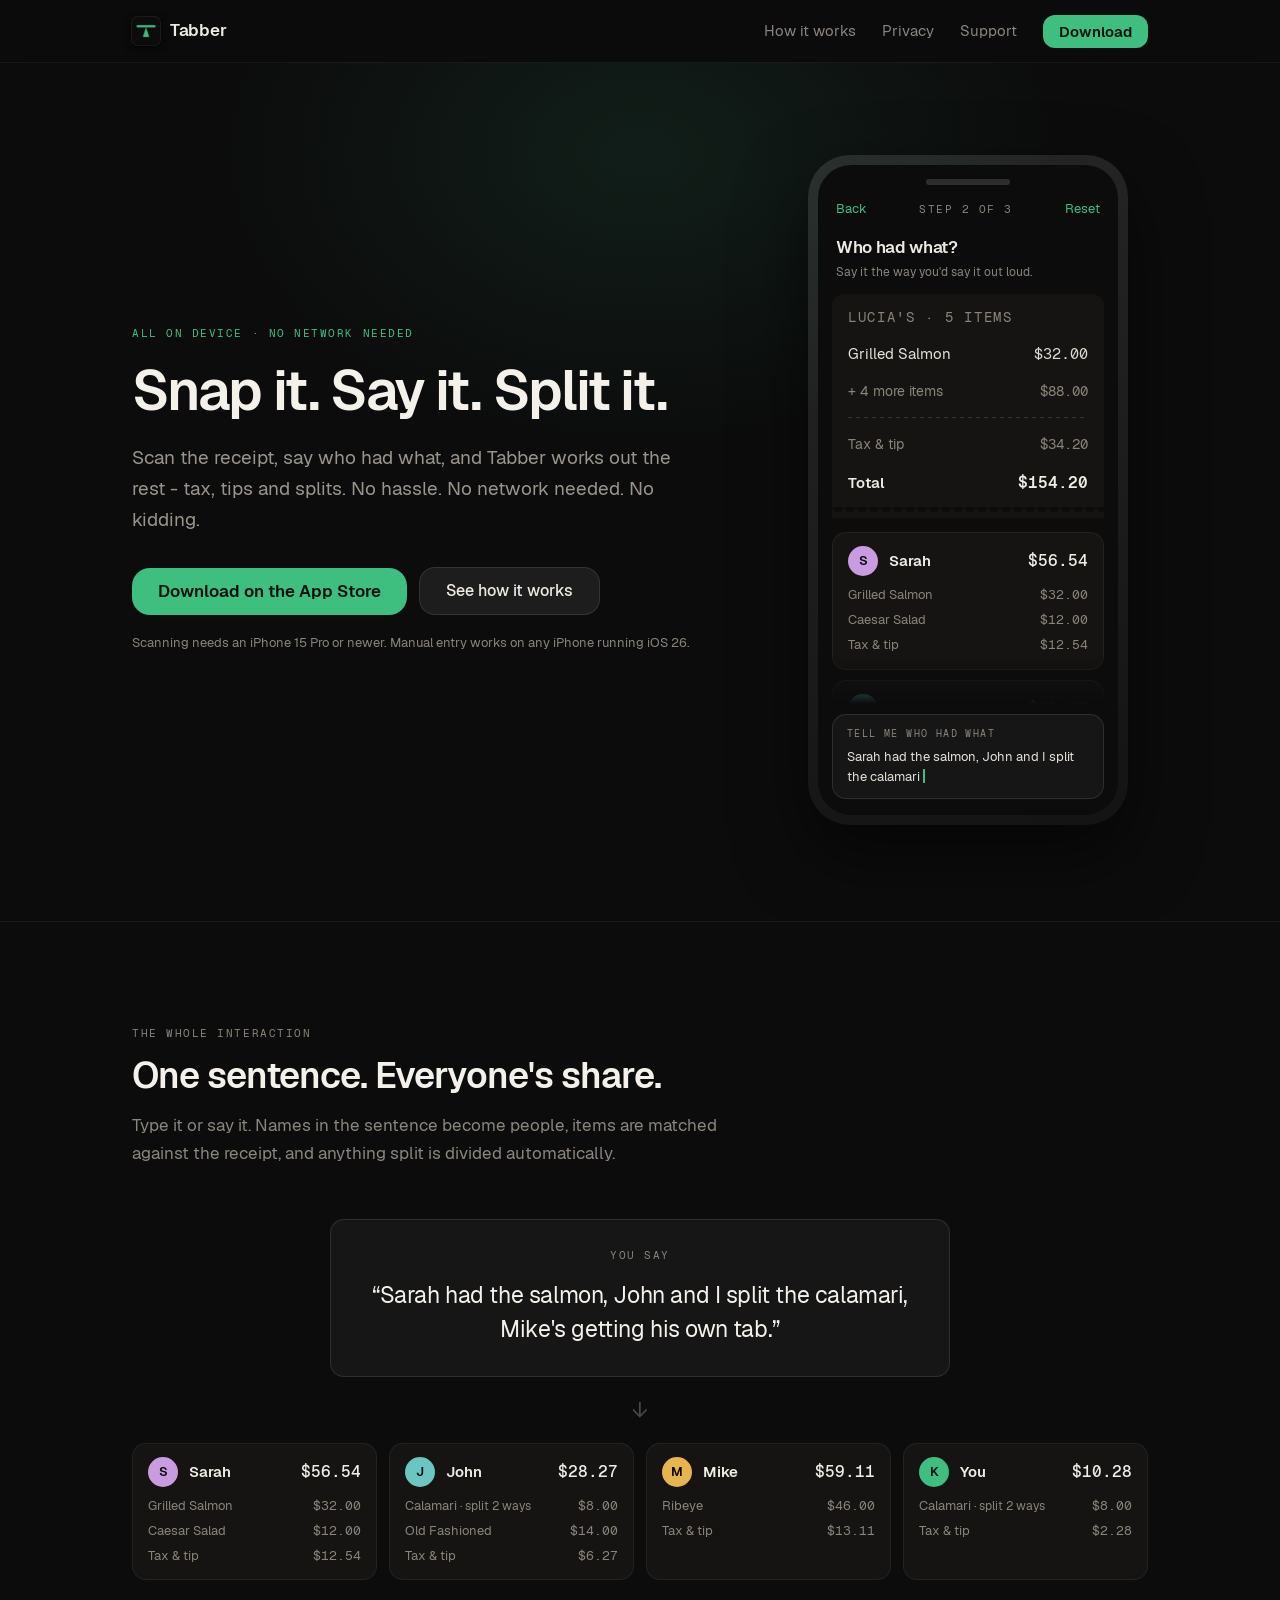
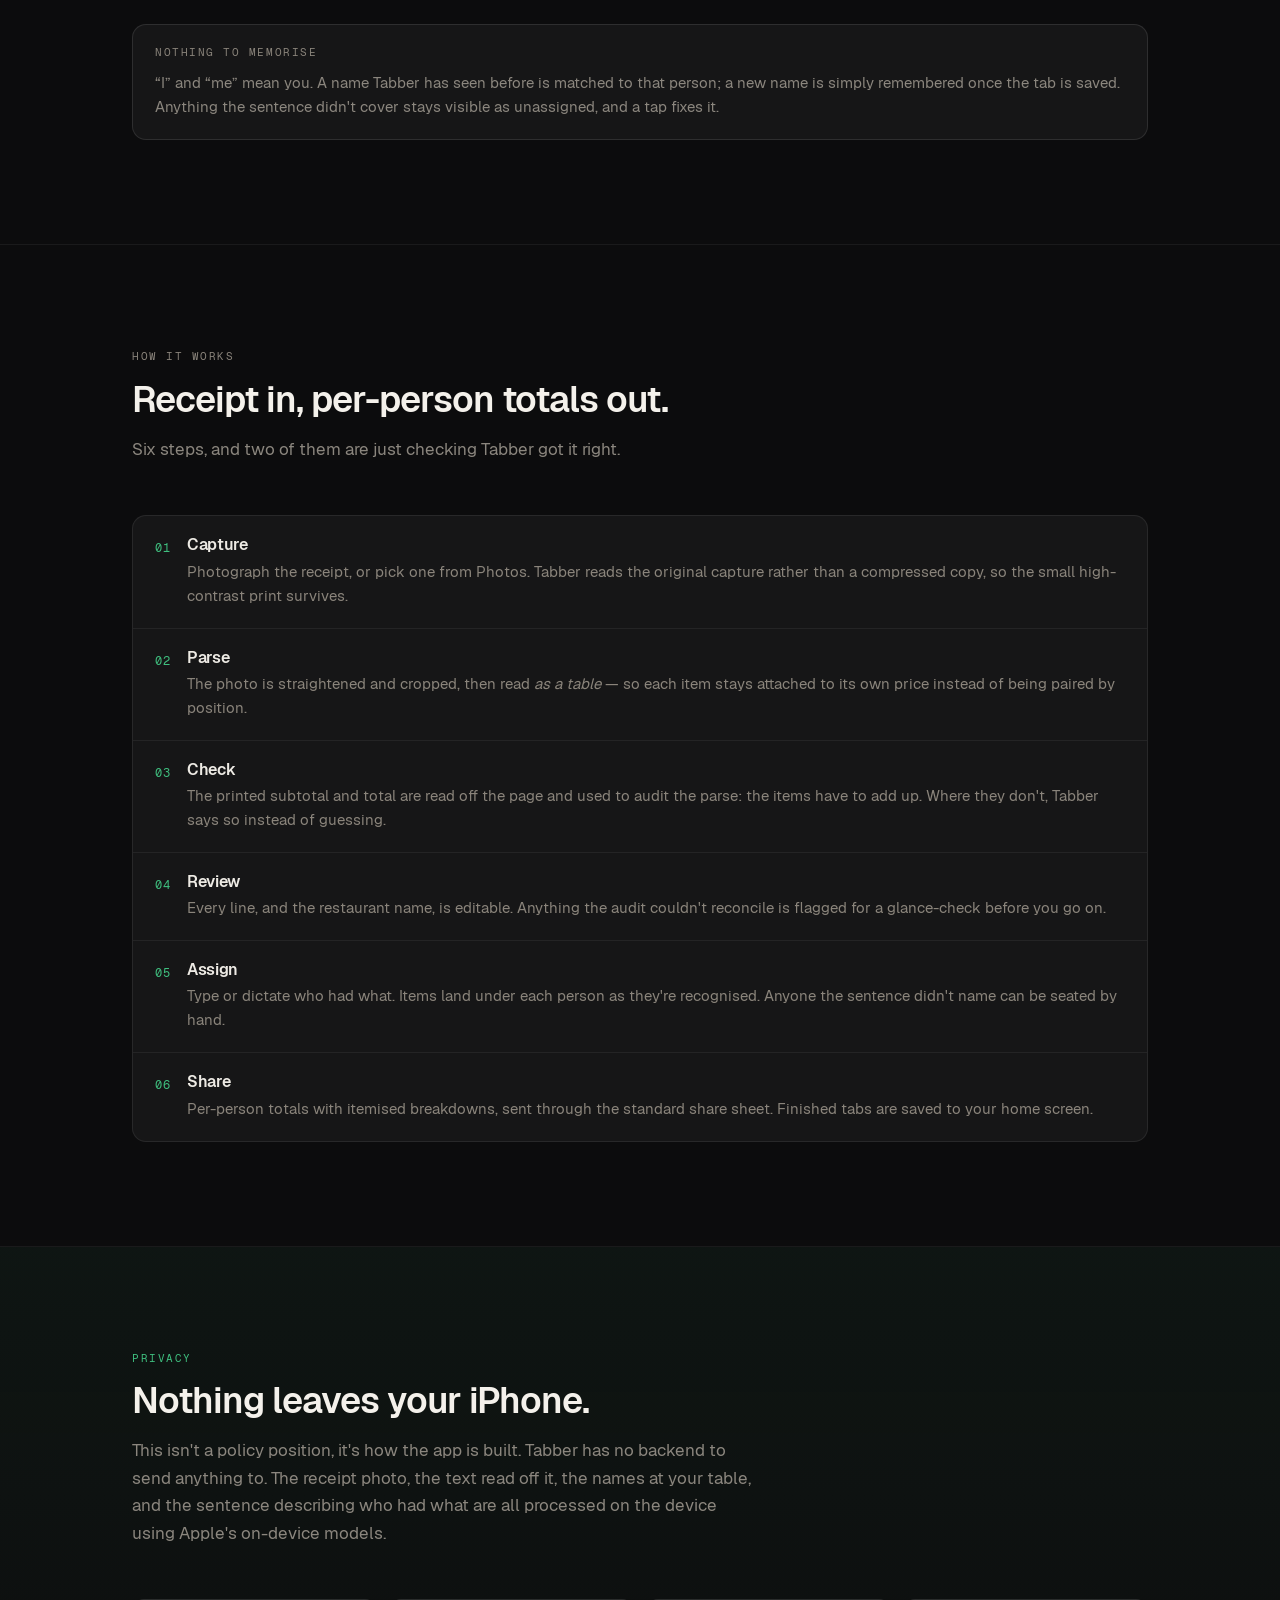
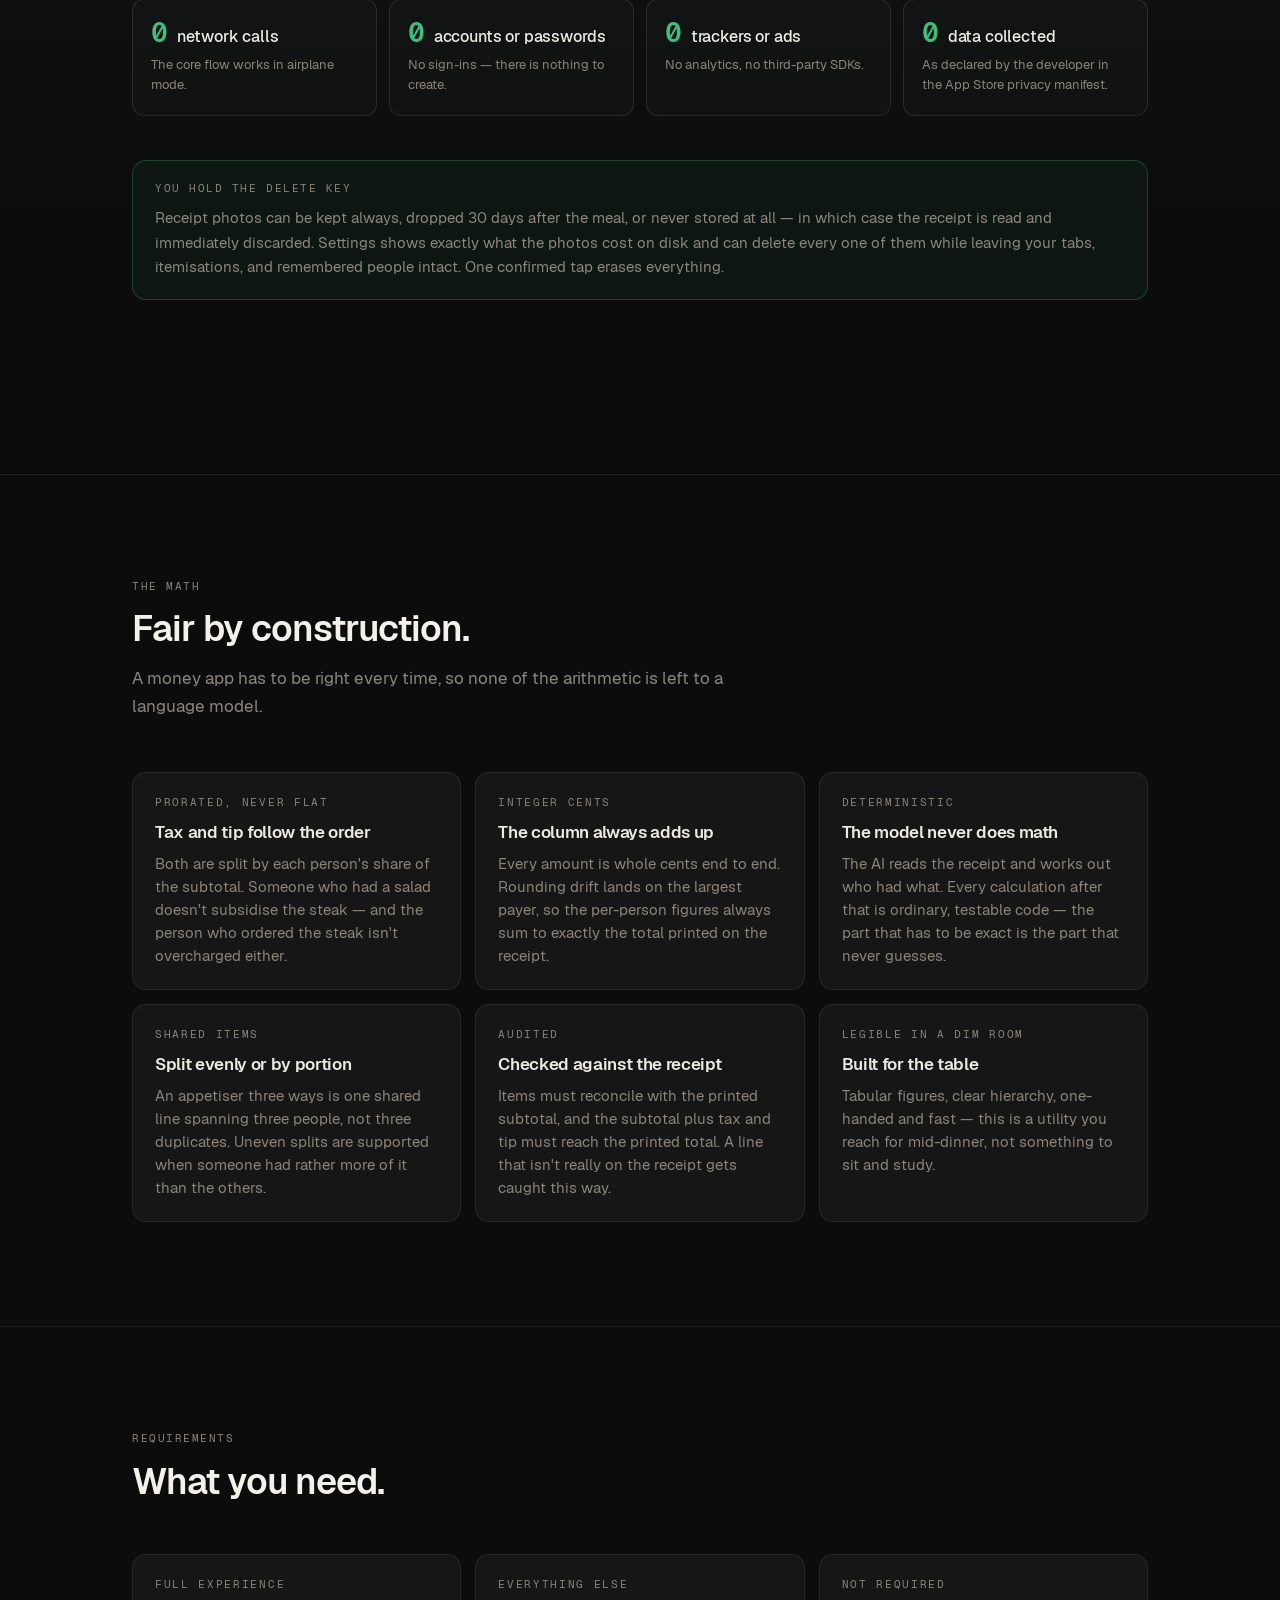
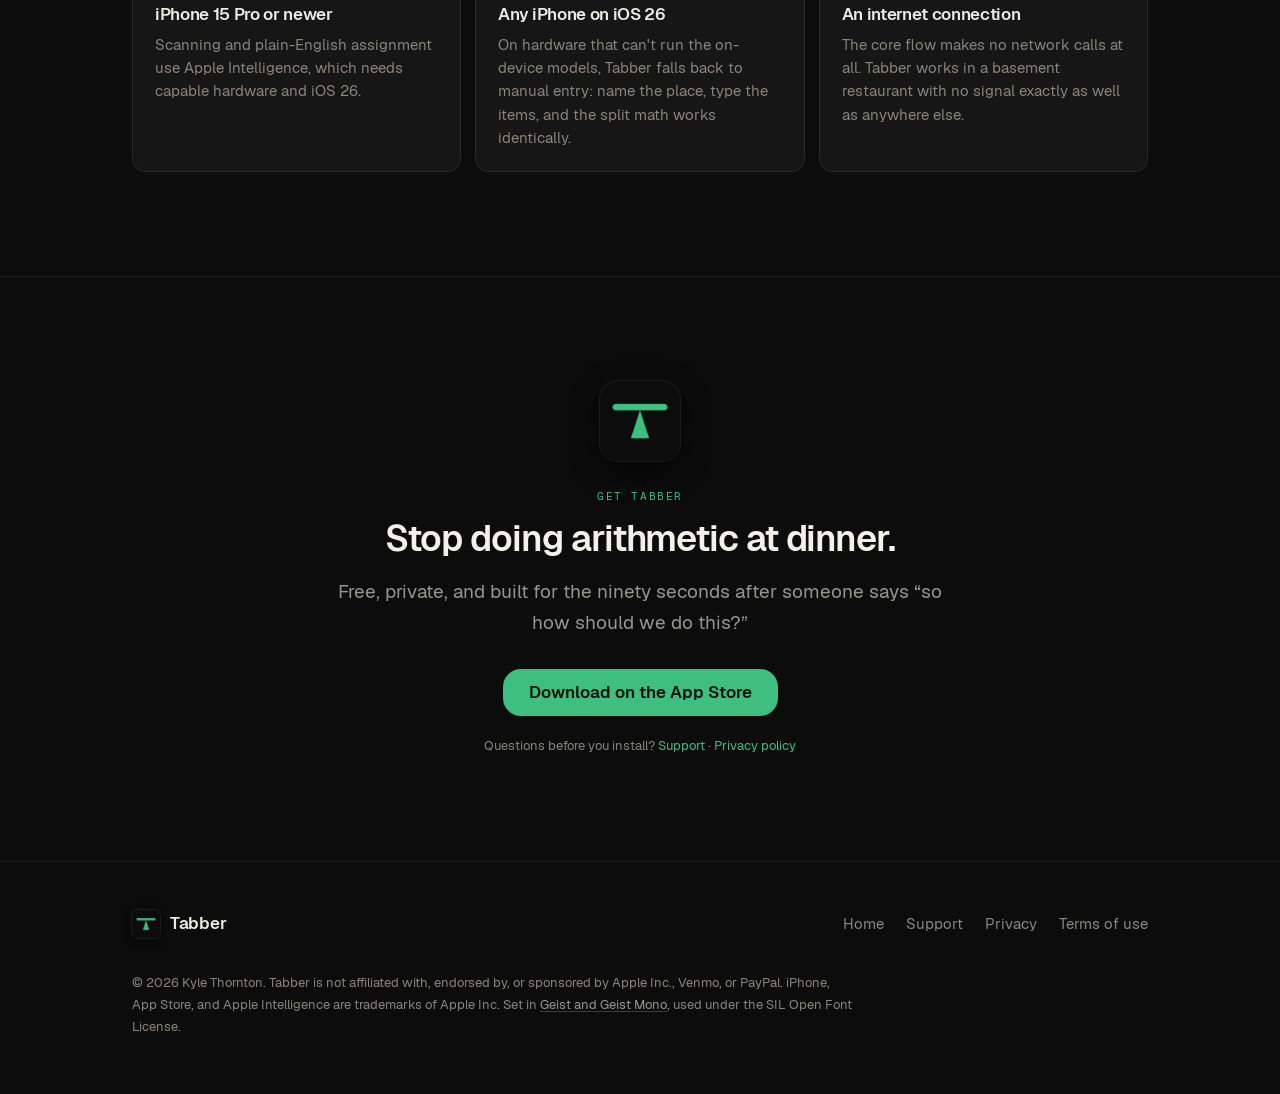
==== index.html @ 626d11e2 "Tighten the hero copy Co-Authored-By: Claude Opus 5 <noreply@anthropic.com>" ====
<!DOCTYPE html>
<html lang="en">
<head>
<meta charset="utf-8">
<meta name="viewport" content="width=device-width, initial-scale=1">
<title>Tabber — Split the bill by saying who had what</title>
<meta name="description" content="Photograph the receipt, describe who had what in plain English, and Tabber splits the bill. Tax and tip prorated fairly. Runs entirely on your iPhone — no account, no cloud, nothing uploaded.">
<meta name="theme-color" content="#0C0C0D">

<link rel="canonical" href="https://tabberapp.github.io/">

<!-- og:image must be absolute — scrapers do not resolve it against the page URL. -->
<meta property="og:type" content="website">
<meta property="og:site_name" content="Tabber">
<meta property="og:url" content="https://tabberapp.github.io/">
<meta property="og:title" content="Tabber — Split the bill by saying who had what">
<meta property="og:description" content="Photograph the receipt, describe who had what in plain English, and Tabber splits the bill. Runs entirely on your iPhone — nothing is uploaded.">
<meta property="og:image" content="https://tabberapp.github.io/assets/app-icon.png">
<meta property="og:image:width" content="1024">
<meta property="og:image:height" content="1024">
<meta property="og:image:alt" content="The Tabber app icon">
<meta name="twitter:card" content="summary">
<meta name="twitter:title" content="Tabber — Split the bill by saying who had what">
<meta name="twitter:description" content="Photograph the receipt, describe who had what in plain English, and Tabber splits the bill. Runs entirely on your iPhone — nothing is uploaded.">
<meta name="twitter:image" content="https://tabberapp.github.io/assets/app-icon.png">

<link rel="icon" href="assets/app-icon-32.png" sizes="32x32" type="image/png">
<link rel="icon" href="assets/app-icon-180.png" sizes="180x180" type="image/png">
<link rel="apple-touch-icon" href="assets/app-icon-180.png">
<link rel="stylesheet" href="css/styles.css">
<script>(function(d){d.className+=' js';setTimeout(function(){if(!d.hasAttribute('data-site-ready'))d.className=d.className.replace(/(^|\s)js(\s|$)/,' ')},2500)})(document.documentElement);</script>
</head>
<body>

<a class="skip-link" href="#main">Skip to content</a>

<header class="nav">
  <div class="wrap nav-inner">
    <a class="brand" href="index.html">
      <img class="brand-mark" src="assets/app-icon-64.png" alt="" width="28" height="28" decoding="async">
      Tabber
    </a>
    <nav class="nav-links" aria-label="Primary">
      <a href="#how">How it works</a>
      <a href="#privacy">Privacy</a>
      <a href="support.html">Support</a>
      <a class="btn btn-primary nav-cta" href="https://apps.apple.com/app/id6796184808">Download</a>
    </nav>
  </div>
</header>

<main id="main">

  <!-- ============================ HERO ============================ -->
  <section class="hero">
    <div class="wrap">
      <div class="hero-grid">
        <div>
          <span class="micro micro-accent">All on device · No network needed</span>
          <h1>Snap it. Say it. Split it.</h1>
          <p class="lede">
            Scan the receipt, say who had what, and Tabber works out the rest - tax,
            tips and splits. No hassle. No network needed. No kidding.
          </p>

          <div class="btn-row">
            <a class="btn btn-primary" href="https://apps.apple.com/app/id6796184808">Download on the App Store</a>
            <a class="btn btn-secondary" href="#how">See how it works</a>
          </div>

          <p class="hero-note">Scanning needs an iPhone&nbsp;15&nbsp;Pro or newer. Manual entry works on any iPhone running iOS&nbsp;26.</p>
        </div>

        <!-- Decorative illustration. The same split is presented accessibly in
             the section below, so this is hidden from assistive tech rather
             than read out as a stream of stray labels. -->
        <div class="hero-phone" aria-hidden="true">
          <div class="phone">
            <div class="phone-screen">
              <div class="phone-status" aria-hidden="true"><span class="phone-notch"></span></div>

              <!-- Assign is step 2 of 3 in the app (AssignView); step 3 is the
                   summary. The receipt is abbreviated, so the two elided items
                   and the tax and tip are shown as their own rows — this mock
                   has to add up like everything else on the page does. -->
              <div class="phone-head">
                <span class="link">Back</span>
                <span class="micro">Step 2 of 3</span>
                <span class="link">Reset</span>
              </div>

              <div class="phone-title">
                <b>Who had what?</b>
                <span>Say it the way you'd say it out loud.</span>
              </div>

              <div class="phone-scroll">
                <div class="paper-top" style="padding:14px 16px 12px">
                  <div class="receipt-row is-sub" style="padding-top:0">
                    <span class="name micro" style="letter-spacing:.12em">Lucia's · 5 items</span>
                  </div>
                  <div class="receipt-row">
                    <span class="name">Grilled Salmon</span><span class="money">$32.00</span>
                  </div>
                  <div class="receipt-row is-sub">
                    <span class="name">+ 4 more items</span><span class="money">$88.00</span>
                  </div>
                  <hr class="dashed" style="margin:8px 0">
                  <div class="receipt-row is-sub">
                    <span class="name">Tax &amp; tip</span><span class="money">$34.20</span>
                  </div>
                  <div class="receipt-row is-total" style="padding-bottom:0">
                    <span class="name">Total</span><span class="money">$154.20</span>
                  </div>
                </div>
                <div class="tear"></div>

                <div class="people" style="margin-top:14px">
                  <div class="person">
                    <div class="person-head">
                      <span class="avatar" style="background:var(--p2)">S</span>
                      <span class="who">Sarah</span>
                      <span class="money">$56.54</span>
                    </div>
                    <ul class="person-items">
                      <li><span>Grilled Salmon</span><span class="money">$32.00</span></li>
                      <li><span>Caesar Salad</span><span class="money">$12.00</span></li>
                      <li><span>Tax &amp; tip</span><span class="money">$12.54</span></li>
                    </ul>
                  </div>
                  <div class="person">
                    <div class="person-head">
                      <span class="avatar" style="background:var(--p3)">J</span>
                      <span class="who">John</span>
                      <span class="money">$28.27</span>
                    </div>
                    <ul class="person-items">
                      <li><span>Calamari <span class="shared">· shared</span></span><span class="money">$8.00</span></li>
                      <li><span>Old Fashioned</span><span class="money">$14.00</span></li>
                      <li><span>Tax &amp; tip</span><span class="money">$6.27</span></li>
                    </ul>
                  </div>
                </div>
              </div>

              <div class="phone-dock">
                <span class="micro" style="font-size:.625rem;margin-bottom:6px">Tell me who had what</span>
                <p>
                  Sarah had the salmon, John and I split the calamari<span class="caret"></span>
                </p>
              </div>
            </div>
          </div>
        </div>
      </div>
    </div>
  </section>

  <!-- ======================= THE SENTENCE ========================= -->
  <section class="section-hairline">
    <div class="wrap">
      <div class="section-head reveal">
        <span class="micro">The whole interaction</span>
        <h2>One sentence. Everyone's share.</h2>
        <p>
          Type it or say it. Names in the sentence become people, items are matched
          against the receipt, and anything split is divided automatically.
        </p>
      </div>

      <div class="transform reveal">
        <div class="quote-card">
          <span class="micro">You say</span>
          <blockquote>
            “Sarah had the salmon, John and I split the calamari, Mike's getting his own tab.”
          </blockquote>
        </div>

        <div class="transform-arrow" aria-hidden="true">↓</div>

        <div class="people">
          <div class="person">
            <div class="person-head">
              <span class="avatar" style="background:var(--p2)" aria-hidden="true">S</span>
              <span class="who">Sarah</span>
              <span class="money">$56.54</span>
            </div>
            <ul class="person-items">
              <li><span>Grilled Salmon</span><span class="money">$32.00</span></li>
              <li><span>Caesar Salad</span><span class="money">$12.00</span></li>
              <li><span>Tax &amp; tip</span><span class="money">$12.54</span></li>
            </ul>
          </div>

          <div class="person">
            <div class="person-head">
              <span class="avatar" style="background:var(--p3)" aria-hidden="true">J</span>
              <span class="who">John</span>
              <span class="money">$28.27</span>
            </div>
            <ul class="person-items">
              <li><span>Calamari <span class="shared">· split 2 ways</span></span><span class="money">$8.00</span></li>
              <li><span>Old Fashioned</span><span class="money">$14.00</span></li>
              <li><span>Tax &amp; tip</span><span class="money">$6.27</span></li>
            </ul>
          </div>

          <div class="person">
            <div class="person-head">
              <span class="avatar" style="background:var(--p4)" aria-hidden="true">M</span>
              <span class="who">Mike</span>
              <span class="money">$59.11</span>
            </div>
            <ul class="person-items">
              <li><span>Ribeye</span><span class="money">$46.00</span></li>
              <li><span>Tax &amp; tip</span><span class="money">$13.11</span></li>
            </ul>
          </div>

          <div class="person">
            <div class="person-head">
              <span class="avatar" style="background:var(--accent)" aria-hidden="true">K</span>
              <span class="who">You</span>
              <span class="money">$10.28</span>
            </div>
            <ul class="person-items">
              <li><span>Calamari <span class="shared">· split 2 ways</span></span><span class="money">$8.00</span></li>
              <li><span>Tax &amp; tip</span><span class="money">$2.28</span></li>
            </ul>
          </div>
        </div>
      </div>

      <div class="callout mt-lg reveal">
        <span class="micro">Nothing to memorise</span>
        <p>
          “I” and “me” mean you. A name Tabber has seen before is matched to that
          person; a new name is simply remembered once the tab is saved. Anything
          the sentence didn't cover stays visible as unassigned, and a tap fixes it.
        </p>
      </div>
    </div>
  </section>

  <!-- ======================= HOW IT WORKS ========================= -->
  <section id="how" class="section-hairline">
    <div class="wrap">
      <div class="section-head reveal">
        <span class="micro">How it works</span>
        <h2>Receipt in, per-person totals out.</h2>
        <p>Six steps, and two of them are just checking Tabber got it right.</p>
      </div>

      <ol class="steps reveal">
        <li>
          <div>
            <h3>Capture</h3>
            <p>
              Photograph the receipt, or pick one from Photos. Tabber reads the
              original capture rather than a compressed copy, so the small
              high-contrast print survives.
            </p>
          </div>
        </li>
        <li>
          <div>
            <h3>Parse</h3>
            <p>
              The photo is straightened and cropped, then read <em>as a table</em> —
              so each item stays attached to its own price instead of being paired
              by position.
            </p>
          </div>
        </li>
        <li>
          <div>
            <h3>Check</h3>
            <p>
              The printed subtotal and total are read off the page and used to audit
              the parse: the items have to add up. Where they don't, Tabber says so
              instead of guessing.
            </p>
          </div>
        </li>
        <li>
          <div>
            <h3>Review</h3>
            <p>
              Every line, and the restaurant name, is editable. Anything the audit
              couldn't reconcile is flagged for a glance-check before you go on.
            </p>
          </div>
        </li>
        <li>
          <div>
            <h3>Assign</h3>
            <p>
              Type or dictate who had what. Items land under each person as they're
              recognised. Anyone the sentence didn't name can be seated by hand.
            </p>
          </div>
        </li>
        <li>
          <div>
            <h3>Share</h3>
            <p>
              Per-person totals with itemised breakdowns, sent through the standard
              share sheet. Finished tabs are saved to your home screen.
            </p>
          </div>
        </li>
      </ol>
    </div>
  </section>

  <!-- ========================= PRIVACY ============================ -->
  <section id="privacy" class="privacy-band">
    <div class="wrap">
      <div class="section-head reveal">
        <span class="micro micro-accent">Privacy</span>
        <h2>Nothing leaves your iPhone.</h2>
        <p>
          This isn't a policy position, it's how the app is built. Tabber has no
          backend to send anything to. The receipt photo, the text read off it, the
          names at your table, and the sentence describing who had what are all
          processed on the device using Apple's on-device models.
        </p>
      </div>

      <div class="privacy-claims reveal">
        <div class="claim">
          <p class="claim-lead"><span class="k">0</span>network calls</p>
          <p class="claim-sub">The core flow works in airplane mode.</p>
        </div>
        <div class="claim">
          <p class="claim-lead"><span class="k">0</span>accounts or passwords</p>
          <p class="claim-sub">No sign-ins — there is nothing to create.</p>
        </div>
        <div class="claim">
          <p class="claim-lead"><span class="k">0</span>trackers or ads</p>
          <p class="claim-sub">No analytics, no third-party SDKs.</p>
        </div>
        <div class="claim">
          <p class="claim-lead"><span class="k">0</span>data collected</p>
          <p class="claim-sub">As declared by the developer in the App&nbsp;Store privacy manifest.</p>
        </div>
      </div>

      <div class="callout accent mt-lg reveal">
        <span class="micro">You hold the delete key</span>
        <p>
          Receipt photos can be kept always, dropped 30 days after the meal, or never
          stored at all — in which case the receipt is read and immediately discarded.
          Settings shows exactly what the photos cost on disk and can delete every one
          of them while leaving your tabs, itemisations, and remembered people intact.
          One confirmed tap erases everything.
        </p>
      </div>

      <p class="mt-lg reveal"><a href="privacy.html">Read the full privacy policy →</a></p>
    </div>
  </section>

  <!-- ========================== THE MATH ========================== -->
  <section>
    <div class="wrap">
      <div class="section-head reveal">
        <span class="micro">The math</span>
        <h2>Fair by construction.</h2>
        <p>
          A money app has to be right every time, so none of the arithmetic is left
          to a language model.
        </p>
      </div>

      <div class="grid-3 reveal">
        <div class="feature">
          <span class="micro">Prorated, never flat</span>
          <h3>Tax and tip follow the order</h3>
          <p>
            Both are split by each person's share of the subtotal. Someone who had a
            salad doesn't subsidise the steak — and the person who ordered the steak
            isn't overcharged either.
          </p>
        </div>
        <div class="feature">
          <span class="micro">Integer cents</span>
          <h3>The column always adds up</h3>
          <p>
            Every amount is whole cents end to end. Rounding drift lands on the
            largest payer, so the per-person figures always sum to exactly the total
            printed on the receipt.
          </p>
        </div>
        <div class="feature">
          <span class="micro">Deterministic</span>
          <h3>The model never does math</h3>
          <p>
            The AI reads the receipt and works out who had what. Every calculation
            after that is ordinary, testable code — the part that has to be exact
            is the part that never guesses.
          </p>
        </div>
        <div class="feature">
          <span class="micro">Shared items</span>
          <h3>Split evenly or by portion</h3>
          <p>
            An appetiser three ways is one shared line spanning three people, not
            three duplicates. Uneven splits are supported when someone had rather
            more of it than the others.
          </p>
        </div>
        <div class="feature">
          <span class="micro">Audited</span>
          <h3>Checked against the receipt</h3>
          <p>
            Items must reconcile with the printed subtotal, and the subtotal plus tax
            and tip must reach the printed total. A line that isn't really on the
            receipt gets caught this way.
          </p>
        </div>
        <div class="feature">
          <span class="micro">Legible in a dim room</span>
          <h3>Built for the table</h3>
          <p>
            Tabular figures, clear hierarchy, one-handed and fast — this is a utility
            you reach for mid-dinner, not something to sit and study.
          </p>
        </div>
      </div>
    </div>
  </section>

  <!-- ======================= REQUIREMENTS ========================= -->
  <section class="section-hairline">
    <div class="wrap">
      <div class="section-head reveal">
        <span class="micro">Requirements</span>
        <h2>What you need.</h2>
      </div>

      <div class="grid-3 reveal">
        <div class="feature">
          <span class="micro">Full experience</span>
          <h3>iPhone 15 Pro or newer</h3>
          <p>
            Scanning and plain-English assignment use Apple Intelligence, which needs
            capable hardware and iOS 26.
          </p>
        </div>
        <div class="feature">
          <span class="micro">Everything else</span>
          <h3>Any iPhone on iOS 26</h3>
          <p>
            On hardware that can't run the on-device models, Tabber falls back to
            manual entry: name the place, type the items, and the split math works
            identically.
          </p>
        </div>
        <div class="feature">
          <span class="micro">Not required</span>
          <h3>An internet connection</h3>
          <p>
            The core flow makes no network calls at all. Tabber works in a basement
            restaurant with no signal exactly as well as anywhere else.
          </p>
        </div>
      </div>
    </div>
  </section>

  <!-- =========================== CTA ============================== -->
  <section id="get" class="cta section-hairline">
    <div class="wrap">
      <!-- Decorative: the heading and the wordmark in the nav already name the
           app, so this is the icon shown, not announced. -->
      <img class="cta-icon reveal" src="assets/app-icon-180.png" alt=""
           width="80" height="80" decoding="async">
      <span class="micro micro-accent reveal">Get Tabber</span>
      <h2 class="reveal" style="margin-top:14px">Stop doing arithmetic at dinner.</h2>
      <p class="lede reveal">
        Free, private, and built for the ninety seconds after someone says
        “so how should we do this?”
      </p>
      <div class="btn-row reveal">
        <a class="btn btn-primary" href="https://apps.apple.com/app/id6796184808">Download on the App Store</a>
      </div>
      <p class="hero-note reveal">
        Questions before you install? <a href="support.html">Support</a> ·
        <a href="privacy.html">Privacy policy</a>
      </p>
    </div>
  </section>

</main>

<footer class="footer">
  <div class="wrap">
    <div class="footer-inner">
      <a class="brand" href="index.html">
        <img class="brand-mark" src="assets/app-icon-64.png" alt="" width="28" height="28" decoding="async">
        Tabber
      </a>
      <nav class="footer-links" aria-label="Footer">
        <a href="index.html">Home</a>
        <a href="support.html">Support</a>
        <a href="privacy.html">Privacy</a>
        <a href="https://www.apple.com/legal/internet-services/itunes/dev/stdeula/" target="_blank" rel="noopener">Terms of use</a>
      </nav>
    </div>
    <p class="footer-fine">
      © <span data-year>2026</span> Kyle Thornton. Tabber is not affiliated with, endorsed by, or
      sponsored by Apple Inc., Venmo, or PayPal. iPhone, App&nbsp;Store, and Apple Intelligence are
      trademarks of Apple&nbsp;Inc. Set in
      <a href="https://vercel.com/font" target="_blank" rel="noopener">Geist and Geist Mono</a>, used under the
      SIL Open Font License.
    </p>
  </div>
</footer>

<script src="js/site.js"></script>
</body>
</html>
---- css/styles.css ----
/* ==========================================================================
   Tabber — site styles
   Palette and type ramp are lifted from the app's Theme.swift so the site and
   the app read as one thing. The app is dark-only (.preferredColorScheme(.dark)
   is forced in TabberApp), so the site is too.
   ========================================================================== */

/* ---------- Fonts (Geist / Geist Mono, OFL — see fonts/OFL.txt) ---------- */

@font-face {
  font-family: 'Geist';
  src: url('../fonts/Geist-Regular.woff2') format('woff2');
  font-weight: 400;
  font-style: normal;
  font-display: swap;
}
@font-face {
  font-family: 'Geist';
  src: url('../fonts/Geist-Medium.woff2') format('woff2');
  font-weight: 500;
  font-style: normal;
  font-display: swap;
}
@font-face {
  font-family: 'Geist';
  src: url('../fonts/Geist-SemiBold.woff2') format('woff2');
  font-weight: 600;
  font-style: normal;
  font-display: swap;
}
@font-face {
  font-family: 'Geist Mono';
  src: url('../fonts/GeistMono-Regular.woff2') format('woff2');
  font-weight: 400;
  font-style: normal;
  font-display: swap;
}
@font-face {
  font-family: 'Geist Mono';
  src: url('../fonts/GeistMono-Medium.woff2') format('woff2');
  font-weight: 500;
  font-style: normal;
  font-display: swap;
}
@font-face {
  font-family: 'Geist Mono';
  src: url('../fonts/GeistMono-SemiBold.woff2') format('woff2');
  font-weight: 600;
  font-style: normal;
  font-display: swap;
}

/* ---------- Tokens ---------- */

:root {
  /* Theme.swift */
  --bg: #0C0C0D;
  --card: #151412;
  --accent: #3FBF7F;
  --ink-on-accent: #07120C;

  --text-bright: #F4F1EB;
  --text: #EDEAE4;
  --text-strong: #F0EDE7;
  --text-receipt: #DEDAD3;
  --text-item: #E6E2DB;

  /* Dim text tones. Theme.swift has six steps here; on the web they have to
     clear WCAG AA (4.5:1), and on a #0C0C0D background the room between the
     AA floor and --secondary is about half a stop — not enough for six steps,
     or even three. So --mono-ink and --tertiary are now aliases, and the
     hierarchy they used to carry is carried by size, weight and letter-spacing
     instead. Every value below is >= 4.5:1 on the lightest surface it lands on
     (--fill-raised). This is the one place the site deliberately diverges from
     the app's palette; the app is read at arm's length, the site isn't. */
  --muted: #9A958C;          /* 5.7:1  ledes, prose body            */
  --secondary: #8B867E;      /* 4.7:1  section intros, callouts     */
  --secondary-dim: #8A847B;  /* 4.6:1  card body, steps, FAQ, items */
  --mono-ink: var(--secondary-dim); /* micro-labels, money sublines */
  --tertiary: var(--secondary-dim); /* smallest labels, hero note   */

  /* Non-text marks only — never used for text, so 4.5:1 does not apply.
     --decor-strong is for affordances, which still owe 3:1 (WCAG 1.4.11). */
  --faint: #4A4741;
  --decor-strong: #6E6A63;

  /* The app icon's field is #0C0C0D, the same value as --bg, so the tile has no
     edge of its own anywhere it appears. It gets one the way the cards do, in
     three parts: a hairline at the boundary, a brighter inset along the top so
     the edge implies a light source, and a shadow cast beneath to seat it on
     the page. Edging all four sides evenly is what made earlier attempts read
     as a border drawn around a square rather than as an object. */
  --icon-edge: rgba(255, 255, 255, 0.08);
  --icon-lit: rgba(255, 255, 255, 0.10);
  --icon-cast: rgba(0, 0, 0, 0.7);

  /* Avatar rotation — Theme.newPersonHexes. The full five are kept even though
     the mockups only use three, so the set still matches the app. */
  --p1: #8FBF6B;
  --p2: #C99BE0;
  --p3: #6BC5C0;
  --p4: #E8B44F;
  --p5: #B9A5F0;

  --hairline: rgba(255, 255, 255, 0.06);
  --hairline-strong: rgba(255, 255, 255, 0.1);
  --fill: rgba(255, 255, 255, 0.045);
  --fill-raised: rgba(255, 255, 255, 0.07);
  --dash: rgba(255, 255, 255, 0.14);

  --sans: 'Geist', -apple-system, BlinkMacSystemFont, 'Segoe UI', system-ui, sans-serif;
  --mono: 'Geist Mono', ui-monospace, SFMono-Regular, Menlo, monospace;

  --wrap: 1060px;
  --prose: 680px;
  --radius-card: 14px;
  --radius-btn: 18px;
}

/* ---------- Reset-ish ---------- */

*,
*::before,
*::after {
  box-sizing: border-box;
}

html {
  color-scheme: dark;
  scroll-behavior: smooth;
  -webkit-text-size-adjust: 100%;
}

body {
  margin: 0;
  background: var(--bg);
  color: var(--text);
  font-family: var(--sans);
  font-size: 16px;
  line-height: 1.6;
  -webkit-font-smoothing: antialiased;
  -moz-osx-font-smoothing: grayscale;
  overflow-x: hidden;
}

img {
  max-width: 100%;
  height: auto;
  display: block;
}

a {
  color: var(--accent);
  text-decoration: none;
}

a:hover {
  text-decoration: underline;
}

:focus-visible {
  outline: 2px solid var(--accent);
  outline-offset: 3px;
  border-radius: 4px;
}

/* ---------- Layout ---------- */

.wrap {
  width: 100%;
  max-width: var(--wrap);
  margin: 0 auto;
  padding: 0 22px;
}

section {
  padding: clamp(56px, 9vw, 104px) 0;
}

.section-hairline {
  border-top: 1px solid var(--hairline);
}

/* Anchored sections have to clear the sticky nav, the same way .prose h2 does. */
section[id] {
  scroll-margin-top: 78px;
}

/* ---------- Type ---------- */

h1,
h2,
h3,
h4 {
  margin: 0;
  color: var(--text-bright);
  font-weight: 600;
  line-height: 1.14;
  letter-spacing: -0.02em;
}

h1 {
  font-size: clamp(2.1rem, 5.6vw, 3.5rem);
  letter-spacing: -0.033em;
}

h2 {
  font-size: clamp(1.6rem, 3.6vw, 2.25rem);
  letter-spacing: -0.028em;
}

h3 {
  font-size: 1.0625rem;
}

p {
  margin: 0;
}

/* Mono uppercase micro-label — Text.microLabel() in Theme.swift */
.micro {
  display: block;
  font-family: var(--mono);
  font-size: 0.6875rem;
  font-weight: 400;
  line-height: 1.4;
  letter-spacing: 0.14em;
  text-transform: uppercase;
  color: var(--mono-ink);
}

.micro-accent {
  color: var(--accent);
}

.lede {
  font-size: clamp(1.0625rem, 2.1vw, 1.1875rem);
  line-height: 1.62;
  color: var(--muted);
}

.money {
  font-family: var(--mono);
  font-variant-numeric: tabular-nums;
  font-feature-settings: 'tnum' 1;
  color: var(--text-receipt);
}

.section-head {
  max-width: 620px;
  margin-bottom: clamp(32px, 5vw, 52px);
}

.section-head .micro {
  margin-bottom: 14px;
}

.section-head p {
  margin-top: 16px;
  color: var(--secondary);
  font-size: 1.0625rem;
  line-height: 1.62;
}

/* ---------- Buttons ---------- */

.btn {
  display: inline-flex;
  align-items: center;
  justify-content: center;
  gap: 9px;
  padding: 15px 26px;
  border: 0;
  border-radius: var(--radius-btn);
  font-family: var(--sans);
  font-size: 1.0625rem;
  font-weight: 600;
  line-height: 1;
  text-align: center;
  cursor: pointer;
  transition: transform 0.16s ease, background-color 0.2s ease, opacity 0.2s ease;
}

.btn:hover {
  text-decoration: none;
  transform: translateY(-1px);
}

.btn:active {
  transform: translateY(0);
}

.btn-primary {
  background: var(--accent);
  color: var(--ink-on-accent);
}

.btn-primary:hover {
  background: #4ACB8B;
}

.btn-secondary {
  background: var(--fill-raised);
  color: var(--text);
  border: 1px solid var(--hairline-strong);
  border-radius: 16px;
  font-size: 1rem;
  font-weight: 500;
}

.btn-secondary:hover {
  background: rgba(255, 255, 255, 0.1);
}

.btn-row {
  display: flex;
  flex-wrap: wrap;
  gap: 12px;
  align-items: center;
}

/* ---------- Nav ---------- */

.nav {
  position: sticky;
  top: 0;
  z-index: 50;
  background: rgba(12, 12, 13, 0.82);
  backdrop-filter: saturate(150%) blur(14px);
  -webkit-backdrop-filter: saturate(150%) blur(14px);
  border-bottom: 1px solid var(--hairline);
}

.nav-inner {
  display: flex;
  align-items: center;
  justify-content: space-between;
  gap: 20px;
  height: 62px;
}

.brand {
  display: inline-flex;
  align-items: center;
  gap: 10px;
  color: var(--text);
  font-weight: 600;
  font-size: 1.0625rem;
  letter-spacing: -0.015em;
}

.brand:hover {
  text-decoration: none;
}

/* The app icon itself, served at the size it renders (assets/app-icon-64.png
   covers 28px up to @2x). iOS masks home-screen icons at 22.37% of the side,
   and the source PNG is the unmasked App Store square — so the radius here is
   28 * 0.2237, matching the silhouette the icon has on the home screen.
   The icon's field is --bg, so at this size the tile reads as the bare green
   mark next to the wordmark; the radius still matters if it is ever set on a
   lighter surface. */
.brand-mark {
  width: 28px;
  height: 28px;
  border-radius: 6px;
  flex: none;
  /* Shallower cast than the CTA: at 28px a deep one just smudges the nav bar. */
  box-shadow:
    inset 0 1px 0 var(--icon-lit),
    0 0 0 1px var(--icon-edge),
    0 2px 8px var(--icon-cast);
}

.nav-links {
  display: flex;
  align-items: center;
  gap: 26px;
}

.nav-links a {
  color: var(--secondary);
  font-size: 0.9375rem;
  transition: color 0.18s ease;
}

.nav-links a:hover,
.nav-links a[aria-current='page'] {
  color: var(--text);
  text-decoration: none;
}

/* The nav pill is a `.nav-links a` as well as a `.btn-primary`, and the nav
   selector is a specificity notch higher — so the ink has to be named here,
   hover included, or the muted nav-link colour lands on the green fill. */
.nav-links .nav-cta,
.nav-links .nav-cta:hover {
  color: var(--ink-on-accent);
}

.nav-cta {
  padding: 9px 16px;
  border-radius: 12px;
  font-size: 0.875rem;
}

@media (max-width: 720px) {
  .nav-links {
    gap: 18px;
  }
  .nav-links .nav-cta {
    display: none;
  }
}

@media (max-width: 420px) {
  .nav-links a:not(.nav-cta) {
    font-size: 0.875rem;
  }
  .nav-links {
    gap: 14px;
  }
}

/* Brand plus three links needs 366px. Below that the row used to overflow,
   and `body { overflow-x: hidden }` clipped it rather than letting it scroll,
   so Support became unreachable. Wrapping to a second line keeps every link
   on screen — including at 375px with the browser font size turned up. */
@media (max-width: 380px) {
  .nav-inner {
    height: auto;
    flex-wrap: wrap;
    gap: 6px 14px;
    padding-top: 11px;
    padding-bottom: 11px;
  }
}

/* ---------- Receipt paper ---------- */

/* Top-rounded card that a .tear hangs below — matches the app, where the
   receipt card is clipped with top radii only and PerforatedEdge sits under it. */
.paper-top {
  background: var(--card);
  border-radius: 12px 12px 0 0;
}

/* PerforatedEdge: an 11px paper strip with background-coloured half-circles
   bitten out of its top edge (r 5.4, pitch 12 — same geometry as the app). */
.tear {
  height: 11px;
  background: var(--card);
  -webkit-mask-image: radial-gradient(circle 5.4px at 6px 0, transparent 5.4px, #000 5.6px);
  mask-image: radial-gradient(circle 5.4px at 6px 0, transparent 5.4px, #000 5.6px);
  -webkit-mask-size: 12px 11px;
  mask-size: 12px 11px;
  -webkit-mask-repeat: repeat-x;
  mask-repeat: repeat-x;
}

/* ReceiptDash — the 4/4 dashed separator inside receipt cards. */
.dashed {
  height: 1px;
  border: 0;
  margin: 0;
  background-image: linear-gradient(to right, var(--dash) 50%, transparent 0%);
  background-size: 8px 1px;
  background-repeat: repeat-x;
}

/* ---------- Receipt line items ---------- */

.receipt-row {
  display: flex;
  align-items: baseline;
  justify-content: space-between;
  gap: 16px;
  padding: 7px 0;
}

.receipt-row .name {
  color: var(--text-item);
  font-size: 0.9375rem;
}

.receipt-row .money {
  font-size: 0.90625rem;
  flex: none;
}

.receipt-row.is-total .name {
  color: var(--text-strong);
  font-weight: 600;
}

.receipt-row.is-total .money {
  color: var(--text-strong);
  font-weight: 600;
  font-size: 1rem;
}

.receipt-row.is-sub .name,
.receipt-row.is-sub .money {
  color: var(--secondary-dim);
  font-size: 0.875rem;
}

/* A whole receipt row as a link (404 page). The arrow alone was a 9x19px
   target; the row gives the 44px Apple and WCAG 2.5.8 both want. */
a.receipt-row {
  min-height: 44px;
  align-items: center;
}

a.receipt-row:hover {
  text-decoration: none;
}

a.receipt-row .name {
  color: var(--text-item);
  transition: color 0.18s ease;
}

a.receipt-row:hover .name {
  color: var(--text-bright);
}

a.receipt-row .money {
  color: var(--accent);
}

/* ---------- Avatars ---------- */

.avatar {
  width: 30px;
  height: 30px;
  border-radius: 50%;
  display: grid;
  place-items: center;
  color: #0A0A0A;
  font-weight: 600;
  font-size: 0.8125rem;
  flex: none;
  user-select: none;
}

/* ---------- Hero ---------- */

.hero {
  position: relative;
  padding: clamp(48px, 8vw, 92px) 0 clamp(56px, 8vw, 96px);
  overflow: hidden;
}

/* One restrained accent glow, well under the content. */
.hero::before {
  content: '';
  position: absolute;
  top: -220px;
  left: 50%;
  width: min(900px, 130vw);
  height: 620px;
  transform: translateX(-50%);
  background: radial-gradient(ellipse at center, rgba(63, 191, 127, 0.10), transparent 66%);
  pointer-events: none;
  z-index: 0;
}

.hero .wrap {
  position: relative;
  z-index: 1;
}

.hero-grid {
  display: grid;
  grid-template-columns: minmax(0, 1fr) minmax(0, 340px);
  gap: clamp(36px, 6vw, 68px);
  align-items: center;
}

.hero h1 {
  margin-top: 18px;
}

.hero .lede {
  margin-top: 20px;
  max-width: 30em;
}

.hero .btn-row {
  margin-top: 32px;
}

.hero-note {
  margin-top: 18px;
  color: var(--tertiary);
  font-size: 0.8125rem;
}

@media (max-width: 900px) {
  .hero-grid {
    grid-template-columns: minmax(0, 1fr);
  }
  .hero-phone {
    justify-self: center;
  }
}

/* Full-width CTAs on narrow screens — easier targets, tidier stack. */
@media (max-width: 480px) {
  .btn-row {
    gap: 10px;
  }
  .btn-row .btn {
    width: 100%;
  }
  .cta .btn-row {
    justify-content: stretch;
  }
}

/* ---------- Phone mock ---------- */

.phone {
  width: 100%;
  max-width: 320px;
  border-radius: 42px;
  padding: 10px;
  background: linear-gradient(160deg, rgba(255, 255, 255, 0.11), rgba(255, 255, 255, 0.03));
  box-shadow: 0 30px 70px rgba(0, 0, 0, 0.55);
}

/* 9:19.5 is the iPhone 15 Pro's screen (393x852pt). Without it the mock was
   whatever its content came to — 2.6:1, a fifth taller than a real phone.
   Height is now fixed and the scrolling region absorbs the difference, which
   is what the actual screen does: AssignView scrolls the receipt and the
   people under a pinned dock. */
.phone-screen {
  display: flex;
  flex-direction: column;
  aspect-ratio: 9 / 19.5;
  background: var(--bg);
  border-radius: 33px;
  overflow: hidden;
  padding: 14px 0 16px;
}

.phone-status {
  display: flex;
  justify-content: center;
  padding-bottom: 6px;
}

.phone-notch {
  width: 84px;
  height: 6px;
  border-radius: 3px;
  background: rgba(255, 255, 255, 0.14);
}

.phone-head {
  display: flex;
  align-items: center;
  justify-content: space-between;
  padding: 8px 18px 12px;
}

.phone-head .link {
  color: var(--accent);
  font-size: 0.8125rem;
}

.phone-title {
  padding: 2px 18px 12px;
}

.phone-title b {
  display: block;
  color: var(--text);
  font-size: 1.0625rem;
  font-weight: 600;
  letter-spacing: -0.02em;
}

.phone-title span {
  display: block;
  margin-top: 2px;
  color: var(--secondary-dim);
  font-size: 0.75rem;
}

/* The scrolling half of the screen. Content taller than the space runs out
   under the mask rather than being cut on a hard edge — a viewport into more,
   the same as the real list. */
.phone-scroll {
  flex: 1;
  min-height: 0;
  overflow: hidden;
  padding: 0 14px;
  -webkit-mask-image: linear-gradient(#000 88%, transparent 100%);
  mask-image: linear-gradient(#000 88%, transparent 100%);
}

/* Pinned to the bottom, where the dock sits in AssignView. */
.phone-dock {
  flex: none;
  margin: 10px 14px 0;
  padding: 12px 14px;
  background: var(--fill);
  border: 1px solid var(--hairline-strong);
  border-radius: 14px;
}

.phone-dock p {
  font-size: 0.8125rem;
  color: var(--text-item);
  line-height: 1.5;
}

/* ---------- The sentence → people transformation ---------- */

.transform {
  display: grid;
  justify-items: center;
  gap: 22px;
}

.transform-arrow {
  color: var(--faint);
  font-size: 1.375rem;
  line-height: 1;
}

.quote-card {
  width: 100%;
  max-width: 620px;
  padding: 28px 30px 30px;
  text-align: center;
  background: var(--fill);
  border: 1px solid var(--hairline-strong);
  border-radius: var(--radius-card);
}

.quote-card blockquote {
  margin: 14px 0 0;
  font-size: clamp(1.125rem, 2.5vw, 1.4375rem);
  line-height: 1.48;
  color: var(--text-bright);
  letter-spacing: -0.018em;
}

.transform .people {
  width: 100%;
  grid-template-columns: repeat(auto-fit, minmax(228px, 1fr));
  gap: 12px;
}

/* Typing caret in the hero phone mock. Deliberately not scoped to a parent —
   it was `.quote-card .caret` once, which matched nothing and rendered the
   caret as a zero-width, transparent, unanimated span. */
.caret {
  display: inline-block;
  width: 2px;
  height: 1.05em;
  margin-left: 3px;
  vertical-align: -0.16em;
  background: var(--accent);
  animation: blink 1.15s steps(1) infinite;
}

@keyframes blink {
  0%,
  49% {
    opacity: 1;
  }
  50%,
  100% {
    opacity: 0;
  }
}

/* ---------- Person cards ---------- */

.people {
  display: grid;
  gap: 10px;
}

.person {
  background: var(--card);
  border: 1px solid var(--hairline);
  border-radius: var(--radius-card);
  padding: 13px 15px;
}

.person-head {
  display: flex;
  align-items: center;
  gap: 11px;
}

.person-head .who {
  color: var(--text-strong);
  font-weight: 600;
  font-size: 0.9375rem;
  flex: 1;
  min-width: 0;
}

.person-head .money {
  font-size: 1rem;
  font-weight: 500;
  color: var(--text-strong);
}

.person-items {
  margin: 9px 0 0;
  padding: 0;
  list-style: none;
  display: grid;
  gap: 4px;
}

.person-items li {
  display: flex;
  justify-content: space-between;
  gap: 12px;
  font-size: 0.8125rem;
  color: var(--secondary-dim);
}

.person-items .money {
  font-size: 0.78125rem;
  color: var(--mono-ink);
}

.person-items .shared {
  color: var(--tertiary);
  font-size: 0.75rem;
}

/* ---------- Feature grid ---------- */

.grid-3 {
  display: grid;
  grid-template-columns: repeat(auto-fit, minmax(248px, 1fr));
  gap: 14px;
}

.feature {
  padding: 22px;
  background: var(--fill);
  border: 1px solid rgba(255, 255, 255, 0.08);
  border-radius: var(--radius-card);
}

.feature h3 {
  margin-bottom: 9px;
  color: var(--text);
}

.feature p {
  color: var(--secondary-dim);
  font-size: 0.90625rem;
  line-height: 1.6;
}

.feature .micro {
  margin-bottom: 13px;
  color: var(--tertiary);
  letter-spacing: 0.16em;
  font-size: 0.65625rem;
}

/* ---------- Steps ---------- */

.steps {
  counter-reset: step;
  display: grid;
  gap: 0;
  margin: 0;
  padding: 0;
  list-style: none;
  background: var(--fill);
  border: 1px solid rgba(255, 255, 255, 0.08);
  border-radius: var(--radius-card);
  overflow: hidden;
}

.steps li {
  counter-increment: step;
  display: grid;
  grid-template-columns: auto minmax(0, 1fr);
  gap: 16px;
  padding: 20px 22px;
}

.steps li + li {
  border-top: 1px solid var(--hairline);
}

.steps li::before {
  content: counter(step, decimal-leading-zero);
  font-family: var(--mono);
  font-size: 0.75rem;
  color: var(--accent);
  padding-top: 3px;
  letter-spacing: 0.08em;
}

.steps h3 {
  margin-bottom: 5px;
  color: var(--text);
  font-size: 1rem;
}

.steps p {
  color: var(--secondary-dim);
  font-size: 0.9375rem;
  line-height: 1.6;
}

/* ---------- Privacy band ---------- */

.privacy-band {
  background: linear-gradient(180deg, rgba(63, 191, 127, 0.055), transparent 70%);
  border-top: 1px solid var(--hairline);
  border-bottom: 1px solid var(--hairline);
}

/* There are exactly four claims, so the columns are explicit rather than
   auto-fit: between roughly 640px and 830px auto-fit resolved to three columns
   and left the fourth card orphaned on a row of its own. 4 / 2 / 1 always
   fills every row it starts. */
.privacy-claims {
  display: grid;
  grid-template-columns: repeat(4, minmax(0, 1fr));
  gap: 12px;
  margin-top: 34px;
}

@media (max-width: 900px) {
  .privacy-claims {
    grid-template-columns: repeat(2, minmax(0, 1fr));
  }
}

@media (max-width: 480px) {
  .privacy-claims {
    grid-template-columns: minmax(0, 1fr);
  }
}

.claim {
  padding: 18px 18px 20px;
  border: 1px solid var(--hairline-strong);
  border-radius: 12px;
  background: rgba(255, 255, 255, 0.02);
}

/* The figure leads the phrase on one line — "0 network calls" — so it reads as
   the first word of the claim rather than a number stranded above it. Inline
   rather than a flex row on purpose: if a lead phrase wraps, the second line
   should run the full width of the card, not indent into a gutter. */
.claim .k {
  font-family: var(--mono);
  font-size: 1.75rem;
  font-weight: 600;
  line-height: 1;
  color: var(--accent);
  letter-spacing: -0.01em;
  margin-right: 9px;
}

.claim-lead {
  color: var(--text);
  font-size: 1rem;
  font-weight: 500;
  line-height: 1.35;
  letter-spacing: -0.01em;
}

.claim-sub {
  margin-top: 7px;
  color: var(--secondary-dim);
  font-size: 0.8125rem;
  line-height: 1.55;
}

/* ---------- Callout ---------- */

.callout {
  display: grid;
  gap: 10px;
  padding: 20px 22px;
  border-radius: var(--radius-card);
  background: var(--fill);
  border: 1px solid var(--hairline-strong);
}

.callout p {
  color: var(--secondary);
  font-size: 0.9375rem;
  line-height: 1.62;
}

.callout.accent {
  border-color: rgba(63, 191, 127, 0.28);
  background: rgba(63, 191, 127, 0.06);
}

/* ---------- FAQ ---------- */

.faq {
  display: grid;
  gap: 0;
  border: 1px solid rgba(255, 255, 255, 0.08);
  border-radius: var(--radius-card);
  overflow: hidden;
  background: var(--fill);
}

.faq details + details {
  border-top: 1px solid var(--hairline);
}

.faq summary {
  display: flex;
  align-items: flex-start;
  justify-content: space-between;
  gap: 16px;
  padding: 18px 22px;
  cursor: pointer;
  color: var(--text);
  font-weight: 500;
  font-size: 1rem;
  line-height: 1.5;
  list-style: none;
}

.faq summary::-webkit-details-marker {
  display: none;
}

.faq summary::after {
  content: '+';
  flex: none;
  font-family: var(--mono);
  font-size: 1.125rem;
  line-height: 1.35;
  color: var(--decor-strong);
  transition: transform 0.2s ease, color 0.2s ease;
}

.faq details[open] summary::after {
  transform: rotate(45deg);
  color: var(--accent);
}

.faq summary:hover {
  background: rgba(255, 255, 255, 0.02);
}

.faq .answer {
  padding: 0 22px 20px;
  color: var(--secondary-dim);
  font-size: 0.9375rem;
  line-height: 1.65;
}

.faq .answer p + p {
  margin-top: 12px;
}

/* ---------- CTA band ---------- */

.cta {
  text-align: center;
}

.cta .wrap > * {
  margin-left: auto;
  margin-right: auto;
}

/* Same 22.37% radius as .brand-mark, at 80px. Centred by `.cta .wrap > *`.
   This is the one place the icon is shown *as* an icon — the thing you will
   tap on a home screen — so it is lifted the furthest off the page: same three
   parts as .brand-mark, with the cast deepened to match the size. `box-shadow`
   rather than `border`, so none of it sits inside the 80px. */
.cta-icon {
  width: 80px;
  height: 80px;
  border-radius: 18px;
  box-shadow:
    inset 0 1px 0 var(--icon-lit),
    0 0 0 1px var(--icon-edge),
    0 10px 28px var(--icon-cast);
  margin-bottom: 28px;
}

.cta .lede {
  margin-top: 18px;
  max-width: 34em;
}

.cta .btn-row {
  margin-top: 30px;
  justify-content: center;
}

.cta .hero-note {
  margin-top: 20px;
}

/* ---------- Prose (privacy / support) ---------- */

.page-head {
  padding: clamp(44px, 7vw, 76px) 0 clamp(24px, 4vw, 38px);
  border-bottom: 1px solid var(--hairline);
}

.page-head .micro {
  margin-bottom: 15px;
}

.page-head .lede {
  margin-top: 18px;
  max-width: var(--prose);
}

.page-head .updated {
  margin-top: 22px;
  color: var(--tertiary);
  font-size: 0.8125rem;
  font-family: var(--mono);
}

.prose {
  max-width: var(--prose);
  padding: clamp(38px, 6vw, 60px) 0 clamp(56px, 8vw, 88px);
}

.prose h2 {
  margin-top: 52px;
  margin-bottom: 16px;
  font-size: 1.375rem;
  scroll-margin-top: 84px;
}

.prose h2:first-child {
  margin-top: 0;
}

.prose h3 {
  margin-top: 32px;
  margin-bottom: 10px;
  color: var(--text);
  font-size: 1.0625rem;
}

.prose p {
  margin-bottom: 16px;
  color: var(--muted);
  line-height: 1.72;
}

.prose ul {
  margin: 0 0 18px;
  padding-left: 0;
  list-style: none;
}

.prose ul li {
  position: relative;
  padding-left: 22px;
  margin-bottom: 11px;
  color: var(--muted);
  line-height: 1.7;
}

.prose ul li::before {
  content: '';
  position: absolute;
  left: 4px;
  top: 0.72em;
  width: 5px;
  height: 5px;
  border-radius: 50%;
  background: var(--faint);
}

.prose strong {
  color: var(--text);
  font-weight: 600;
}

.prose a {
  text-decoration: underline;
  text-underline-offset: 3px;
  text-decoration-color: rgba(63, 191, 127, 0.4);
}

.prose .callout {
  margin: 26px 0;
}

.prose .callout p:last-child {
  margin-bottom: 0;
}

/* On privacy.html the contents block opens the page; on support.html it sits
   below the contact card and needs room above it. */
.toc:not(:first-child) {
  margin-top: 34px;
}

.toc {
  margin: 0 0 8px;
  padding: 20px 22px;
  background: var(--fill);
  border: 1px solid rgba(255, 255, 255, 0.08);
  border-radius: var(--radius-card);
}

.toc .micro {
  margin-bottom: 12px;
  color: var(--tertiary);
}

.toc ol {
  margin: 0;
  padding-left: 20px;
  color: var(--secondary);
  font-size: 0.9375rem;
}

.toc li {
  margin-bottom: 6px;
}

.toc a {
  color: var(--secondary);
  text-decoration: none;
}

.toc a:hover {
  color: var(--accent);
  text-decoration: underline;
  text-underline-offset: 3px;
}

/* Contact block */
.contact-card {
  display: grid;
  gap: 6px;
  padding: 22px;
  border-radius: var(--radius-card);
  background: rgba(63, 191, 127, 0.06);
  border: 1px solid rgba(63, 191, 127, 0.28);
}

.contact-card .email {
  font-family: var(--mono);
  font-size: 1.0625rem;
  color: var(--accent);
  word-break: break-all;
}

/* ---------- Footer ---------- */

.footer {
  border-top: 1px solid var(--hairline);
  padding: 48px 0 56px;
}

.footer-inner {
  display: flex;
  flex-wrap: wrap;
  gap: 26px;
  justify-content: space-between;
  align-items: flex-start;
}

.footer-links {
  display: flex;
  flex-wrap: wrap;
  gap: 22px;
}

/* The brand is 28px tall because the app icon sets its height, but a footer
   link's line box is only 24px (15px x 1.6). With `align-items: flex-start` on
   the row, that left the "Tabber" wordmark sitting 3.6px below the links.
   Matching the link line box to the mark's 28px puts both on the same optical
   baseline. `align-items: baseline` cannot do this: .brand is an inline-flex
   whose baseline is synthesised from the icon rather than the wordmark, which
   pushes the two 7.4px apart in the other direction. */
.footer-links a {
  color: var(--secondary);
  font-size: 0.9375rem;
  line-height: 28px;
}

.footer-links a:hover {
  color: var(--text);
  text-decoration: none;
}

.footer-fine {
  margin-top: 34px;
  color: var(--secondary-dim);
  font-size: 0.8125rem;
  line-height: 1.7;
  max-width: 56em;
}

/* Underlined because the link colour is no longer far enough from the
   surrounding text to carry the distinction on its own. */
.footer-fine a {
  color: var(--muted);
  text-decoration: underline;
  text-underline-offset: 2px;
  text-decoration-color: rgba(255, 255, 255, 0.2);
}

/* ---------- Reveal-on-scroll (progressive enhancement) ---------- */

.js .reveal {
  opacity: 0;
  transform: translateY(14px);
  transition: opacity 0.6s ease, transform 0.6s cubic-bezier(0.22, 0.61, 0.36, 1);
}

.js .reveal.in {
  opacity: 1;
  transform: none;
}

@media (prefers-reduced-motion: reduce) {
  html {
    scroll-behavior: auto;
  }
  .js .reveal {
    opacity: 1;
    transform: none;
    transition: none;
  }
  .caret {
    animation: none;
  }
  .btn:hover {
    transform: none;
  }
}

/* ---------- Utilities ---------- */

.skip-link {
  position: absolute;
  left: -9999px;
  top: 0;
  padding: 12px 18px;
  background: var(--accent);
  color: var(--ink-on-accent);
  font-weight: 600;
  z-index: 100;
}

.skip-link:focus {
  left: 12px;
  top: 12px;
}

.mt-lg {
  margin-top: clamp(30px, 4vw, 44px);
}
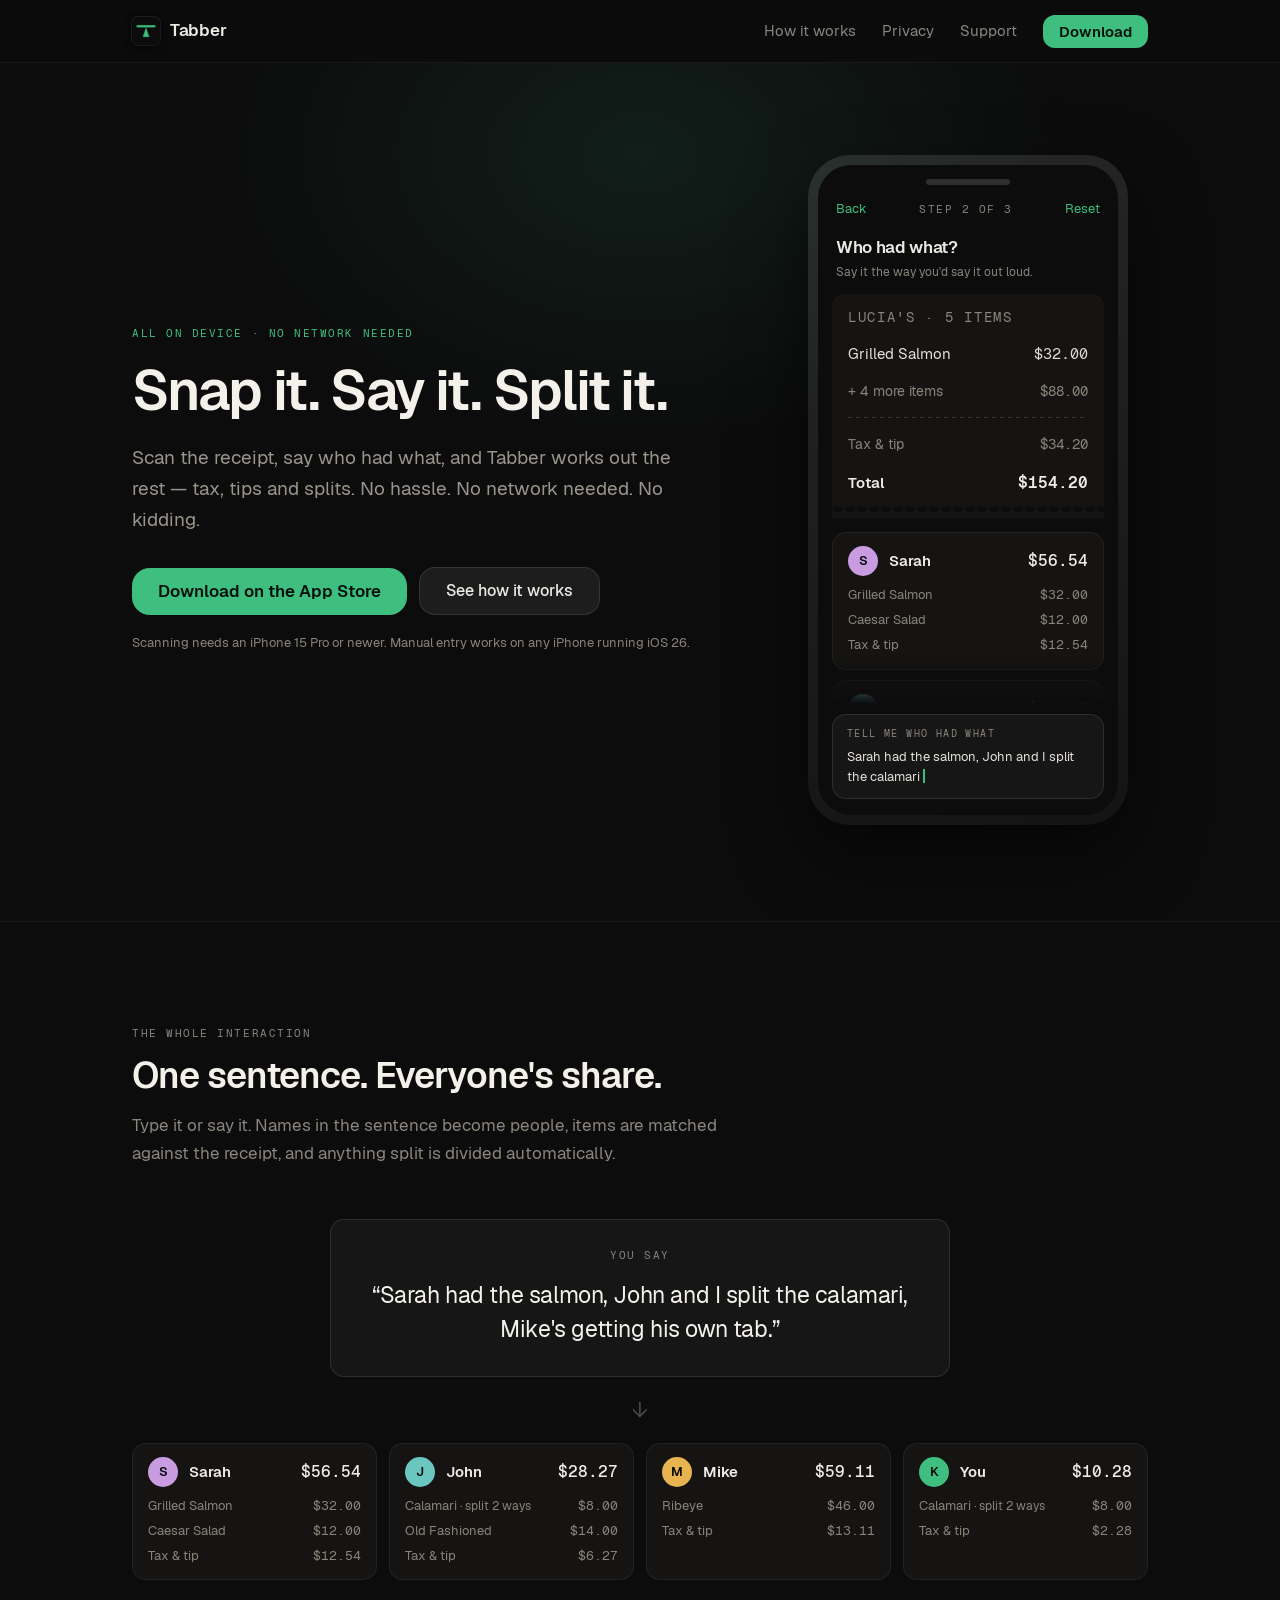
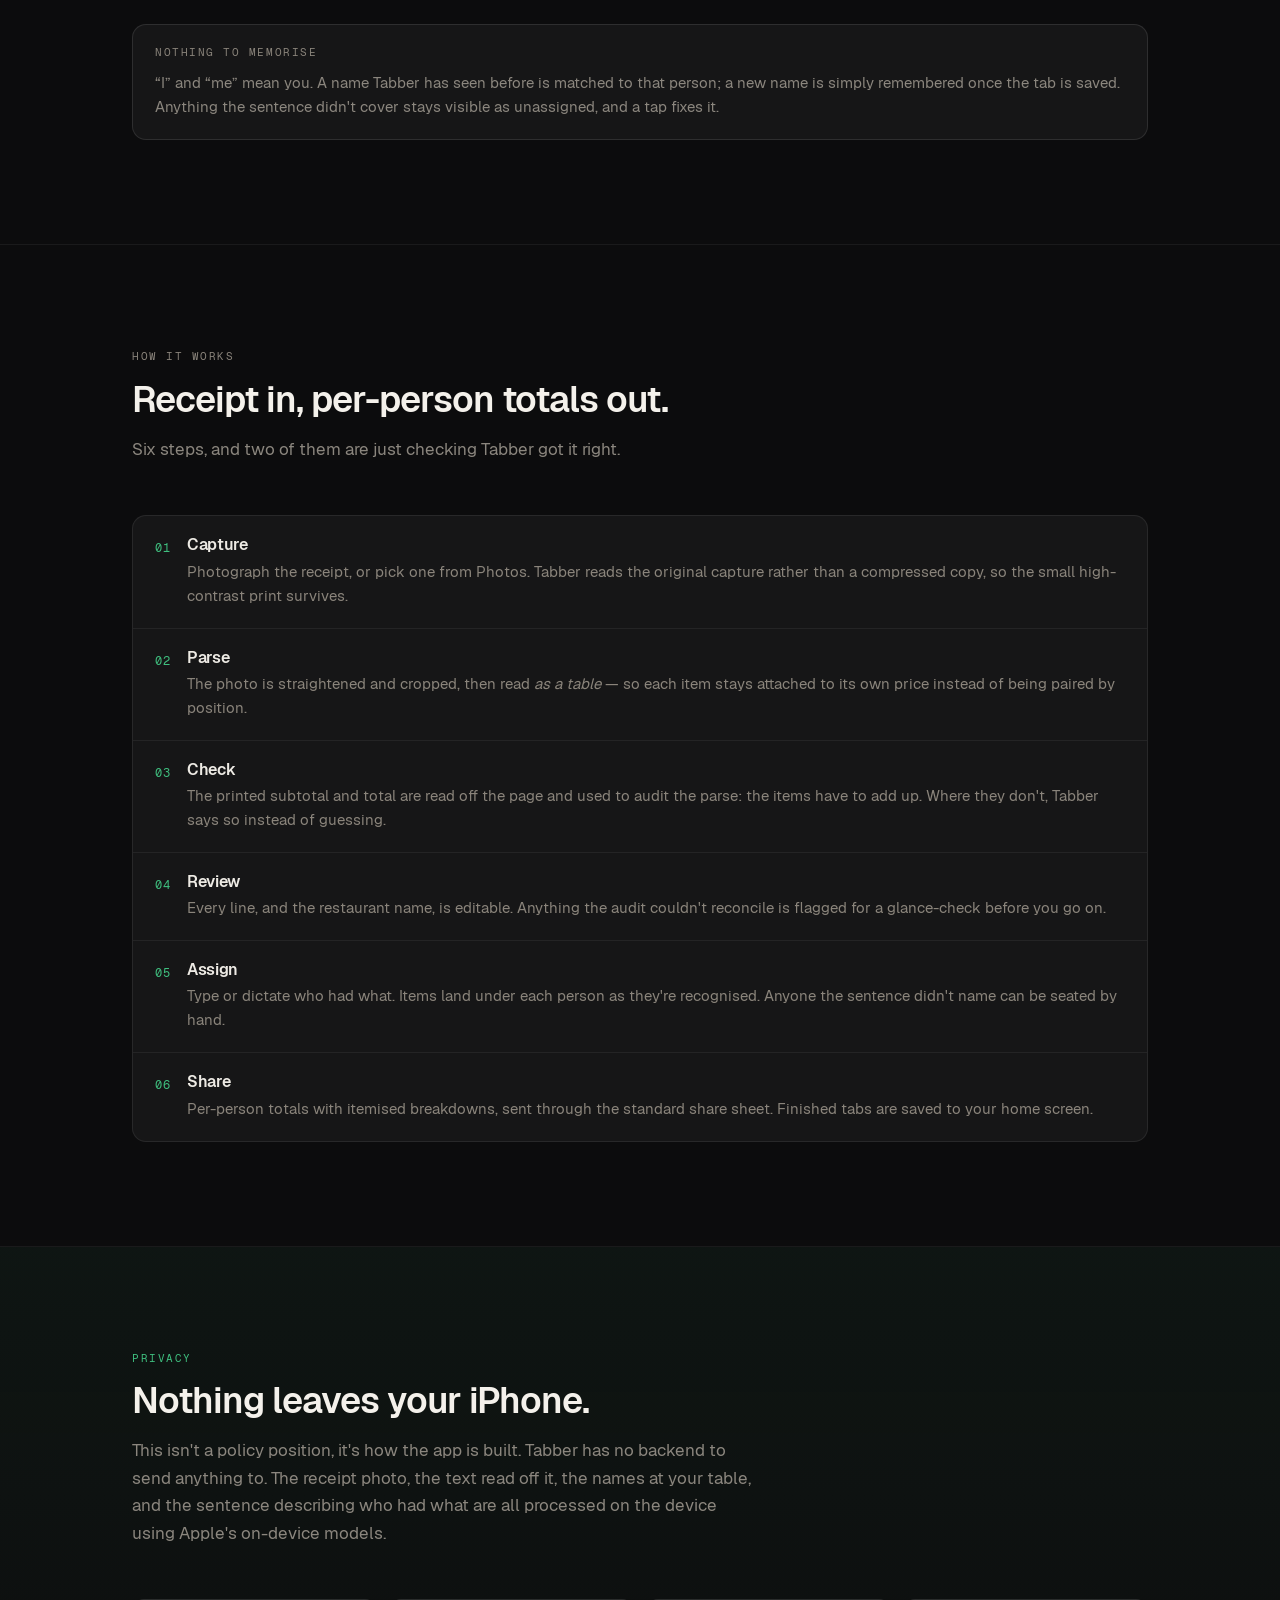
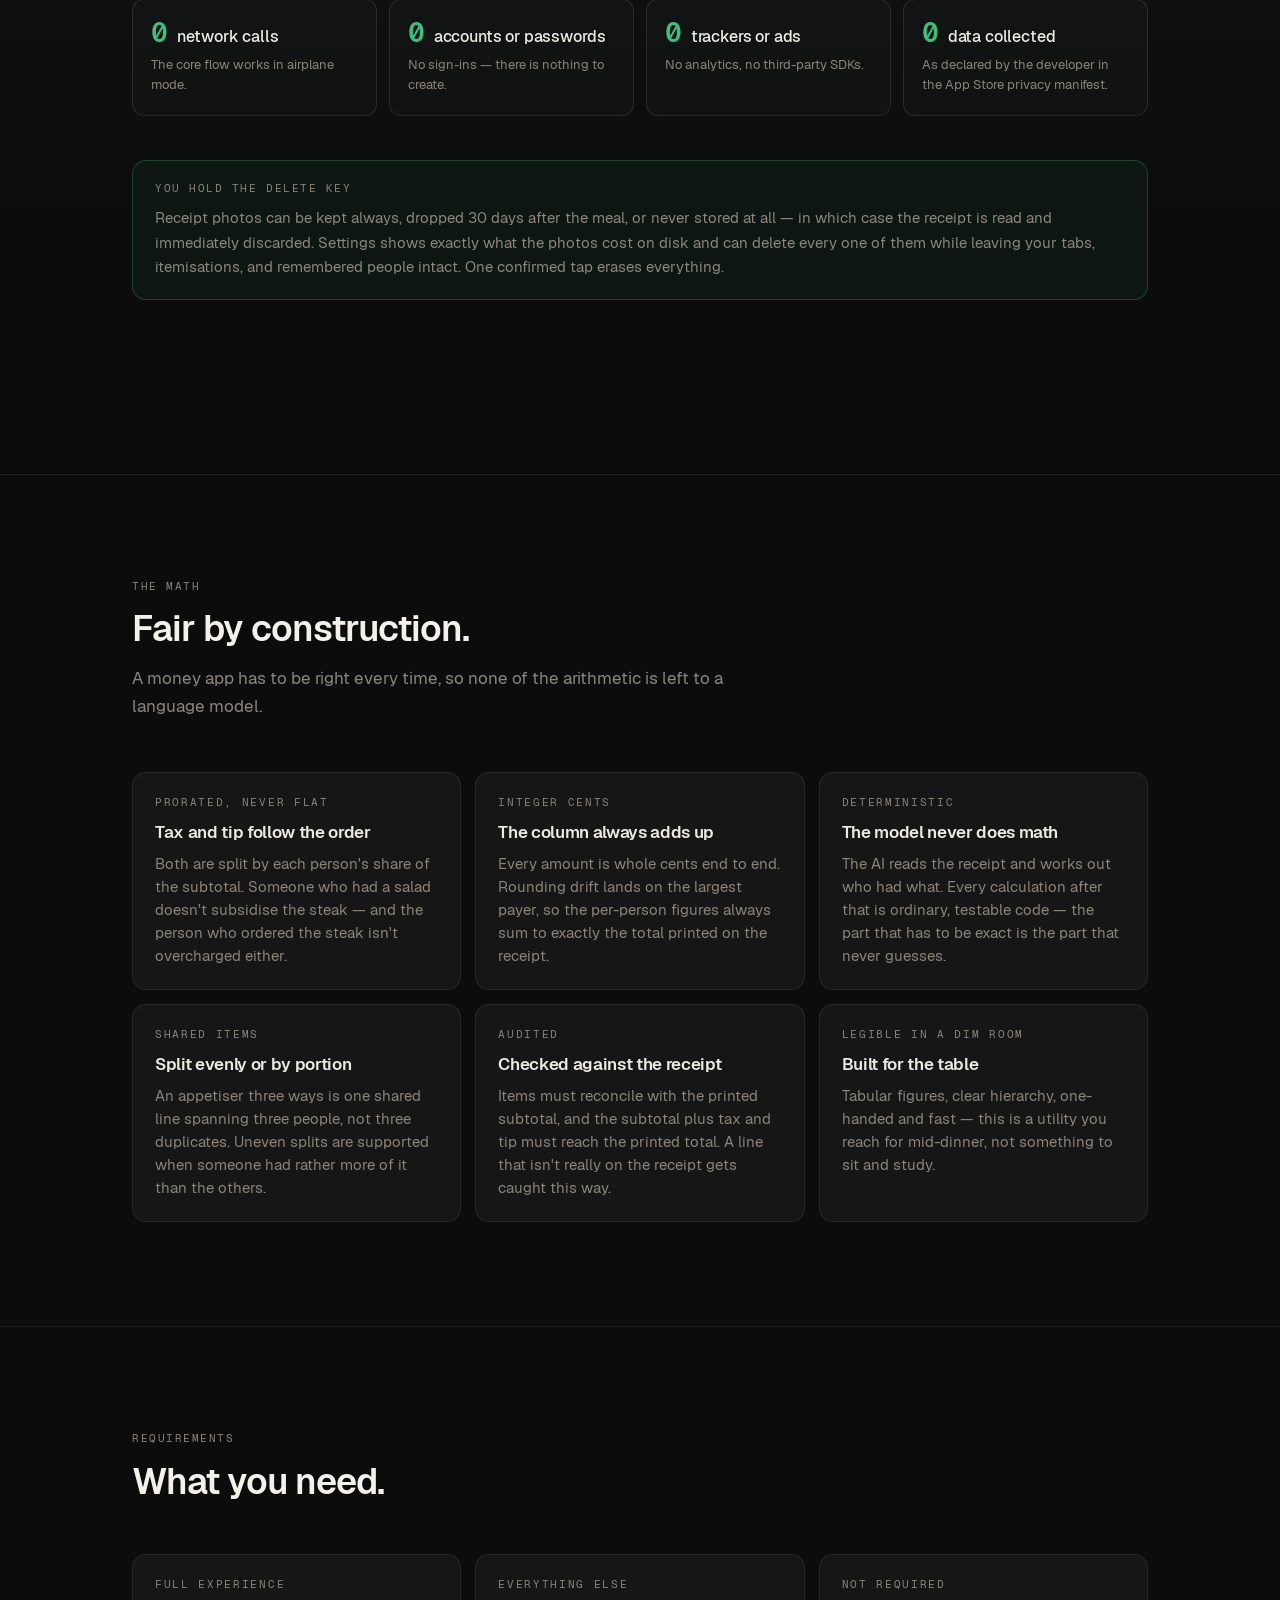
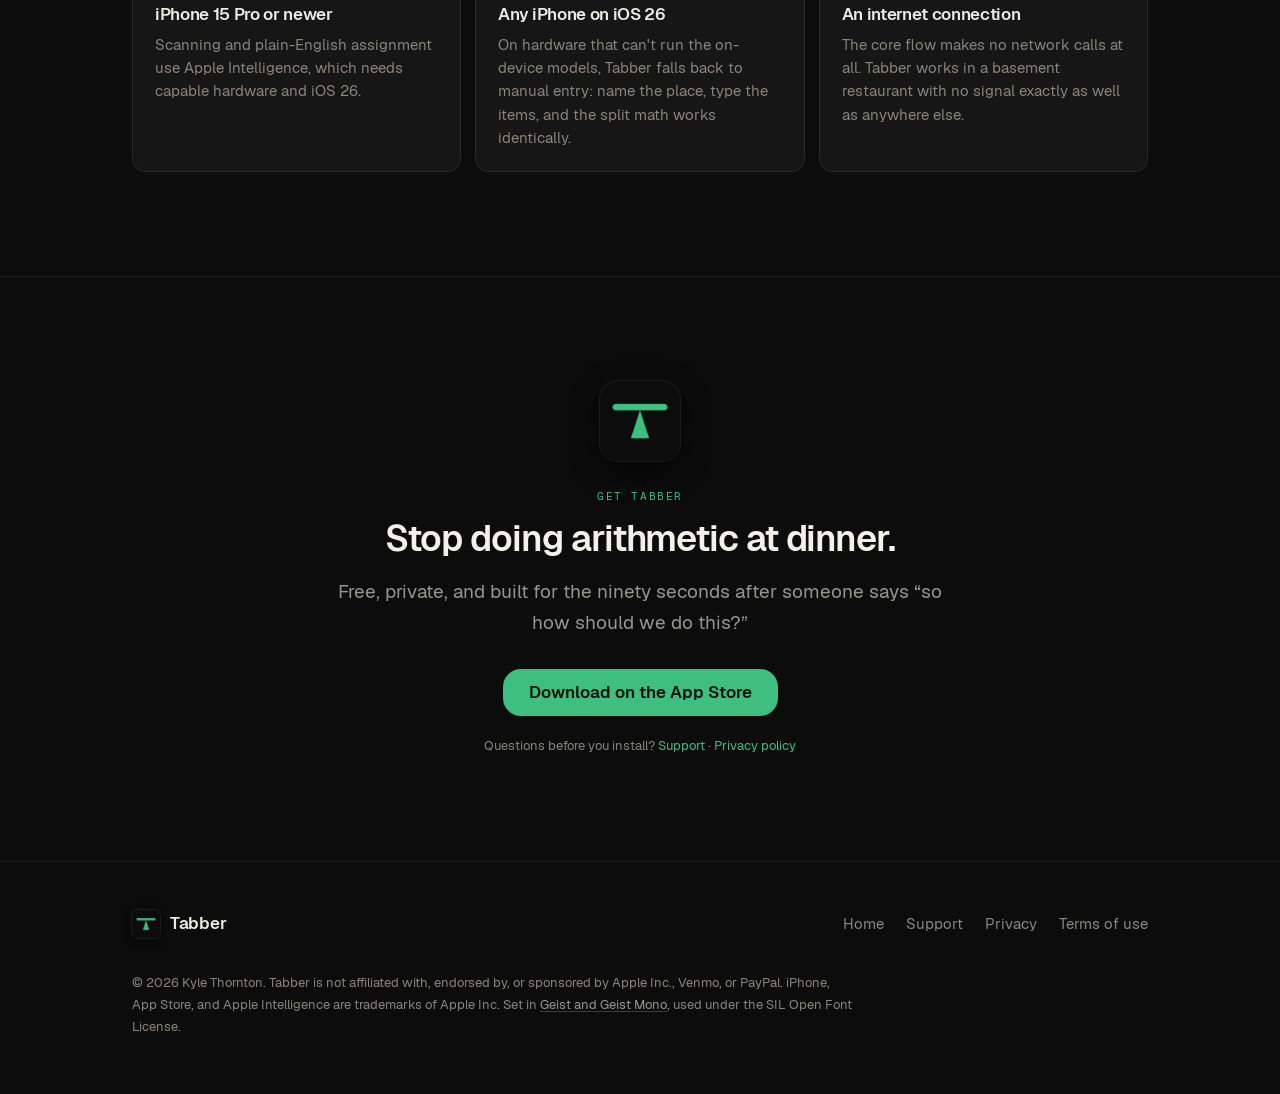
==== commit 4585645f: "Carry the new hero line into the meta tags Co-Authored-By: Claude Opus 5 <noreply@anthropic.com>" ====
--- a/index.html
+++ b/index.html
@@ -3,8 +3,8 @@
 <head>
 <meta charset="utf-8">
 <meta name="viewport" content="width=device-width, initial-scale=1">
-<title>Tabber — Split the bill by saying who had what</title>
-<meta name="description" content="Photograph the receipt, describe who had what in plain English, and Tabber splits the bill. Tax and tip prorated fairly. Runs entirely on your iPhone — no account, no cloud, nothing uploaded.">
+<title>Tabber — Snap it. Say it. Split it.</title>
+<meta name="description" content="Scan the receipt, say who had what, and Tabber works out the rest — tax, tips and splits. No hassle. No network needed. No kidding.">
 <meta name="theme-color" content="#0C0C0D">
 
 <link rel="canonical" href="https://tabberapp.github.io/">
@@ -13,15 +13,15 @@
 <meta property="og:type" content="website">
 <meta property="og:site_name" content="Tabber">
 <meta property="og:url" content="https://tabberapp.github.io/">
-<meta property="og:title" content="Tabber — Split the bill by saying who had what">
-<meta property="og:description" content="Photograph the receipt, describe who had what in plain English, and Tabber splits the bill. Runs entirely on your iPhone — nothing is uploaded.">
+<meta property="og:title" content="Tabber — Snap it. Say it. Split it.">
+<meta property="og:description" content="Scan the receipt, say who had what, and Tabber works out the rest — tax, tips and splits. No hassle. No network needed. No kidding.">
 <meta property="og:image" content="https://tabberapp.github.io/assets/app-icon.png">
 <meta property="og:image:width" content="1024">
 <meta property="og:image:height" content="1024">
 <meta property="og:image:alt" content="The Tabber app icon">
 <meta name="twitter:card" content="summary">
-<meta name="twitter:title" content="Tabber — Split the bill by saying who had what">
-<meta name="twitter:description" content="Photograph the receipt, describe who had what in plain English, and Tabber splits the bill. Runs entirely on your iPhone — nothing is uploaded.">
+<meta name="twitter:title" content="Tabber — Snap it. Say it. Split it.">
+<meta name="twitter:description" content="Scan the receipt, say who had what, and Tabber works out the rest — tax, tips and splits. No hassle. No network needed. No kidding.">
 <meta name="twitter:image" content="https://tabberapp.github.io/assets/app-icon.png">
 
 <link rel="icon" href="assets/app-icon-32.png" sizes="32x32" type="image/png">
@@ -59,7 +59,7 @@
           <span class="micro micro-accent">All on device · No network needed</span>
           <h1>Snap it. Say it. Split it.</h1>
           <p class="lede">
-            Scan the receipt, say who had what, and Tabber works out the rest - tax,
+            Scan the receipt, say who had what, and Tabber works out the rest — tax,
             tips and splits. No hassle. No network needed. No kidding.
           </p>
 
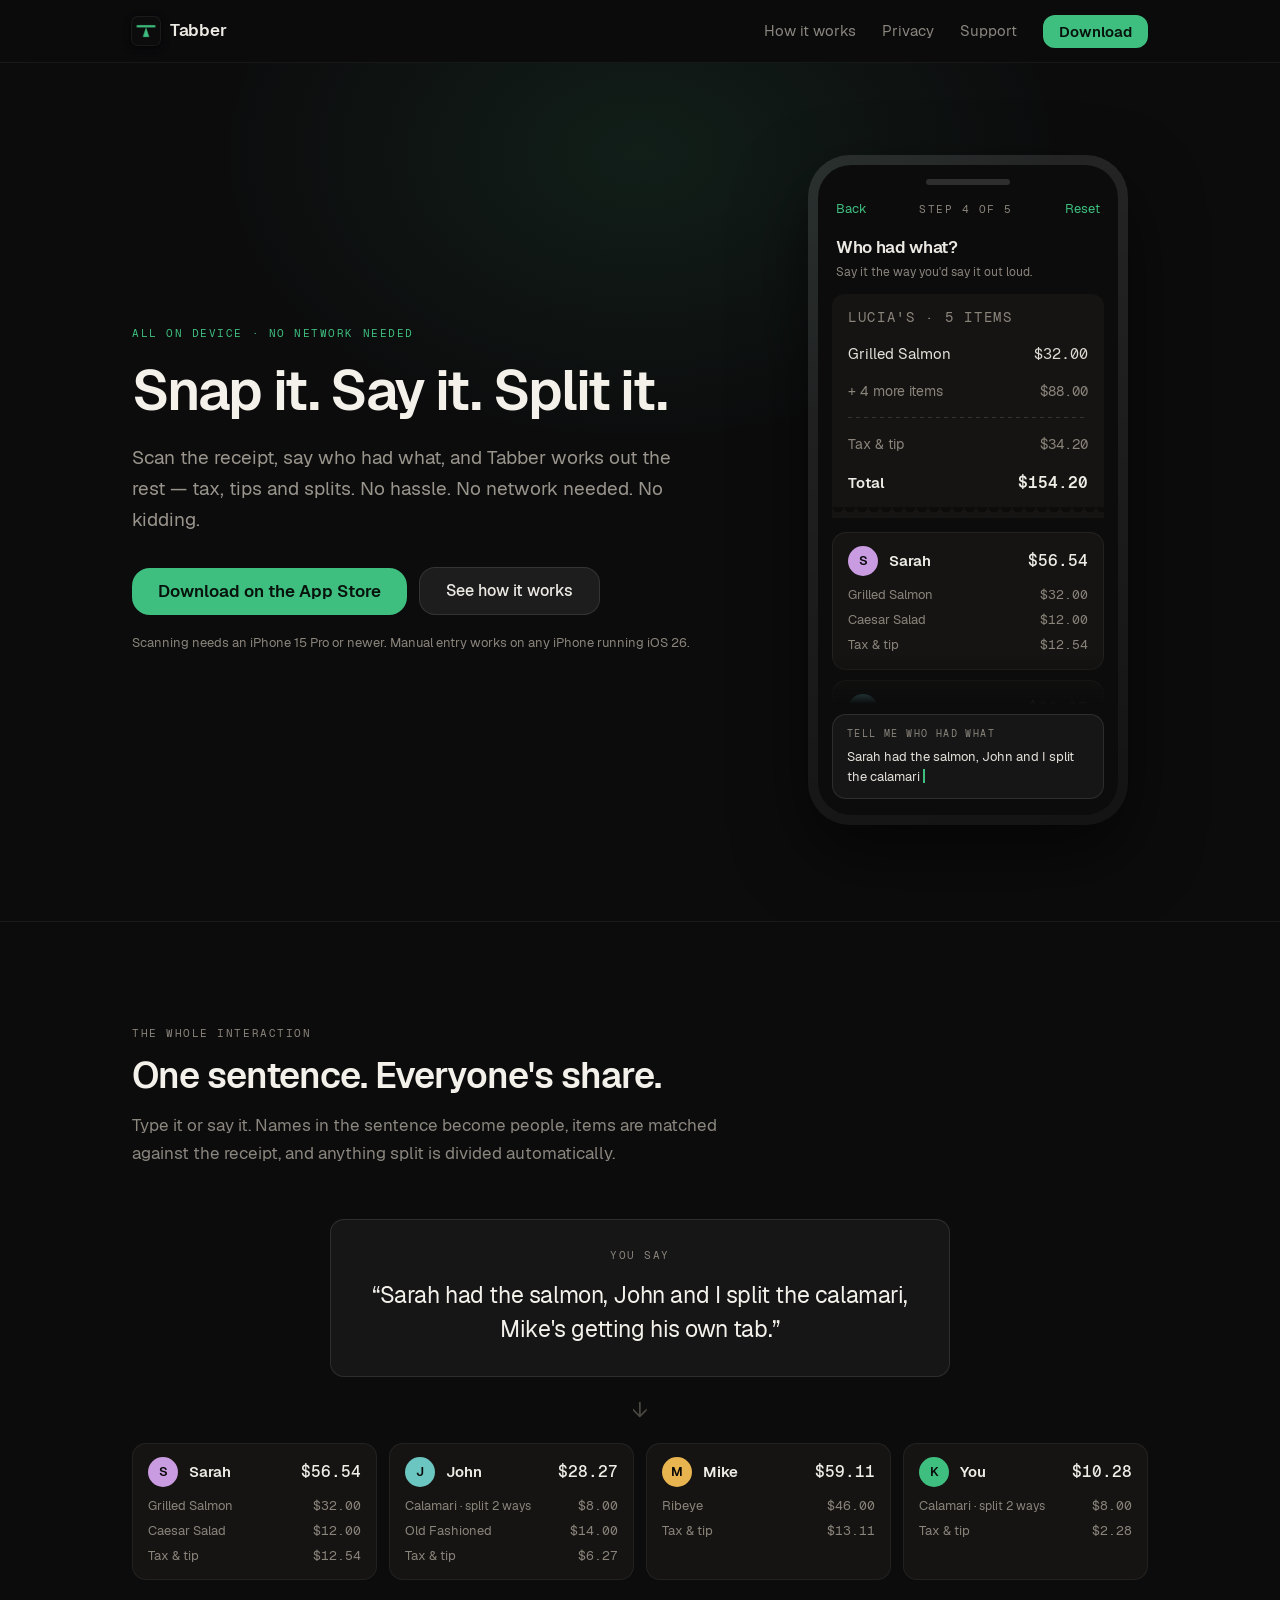
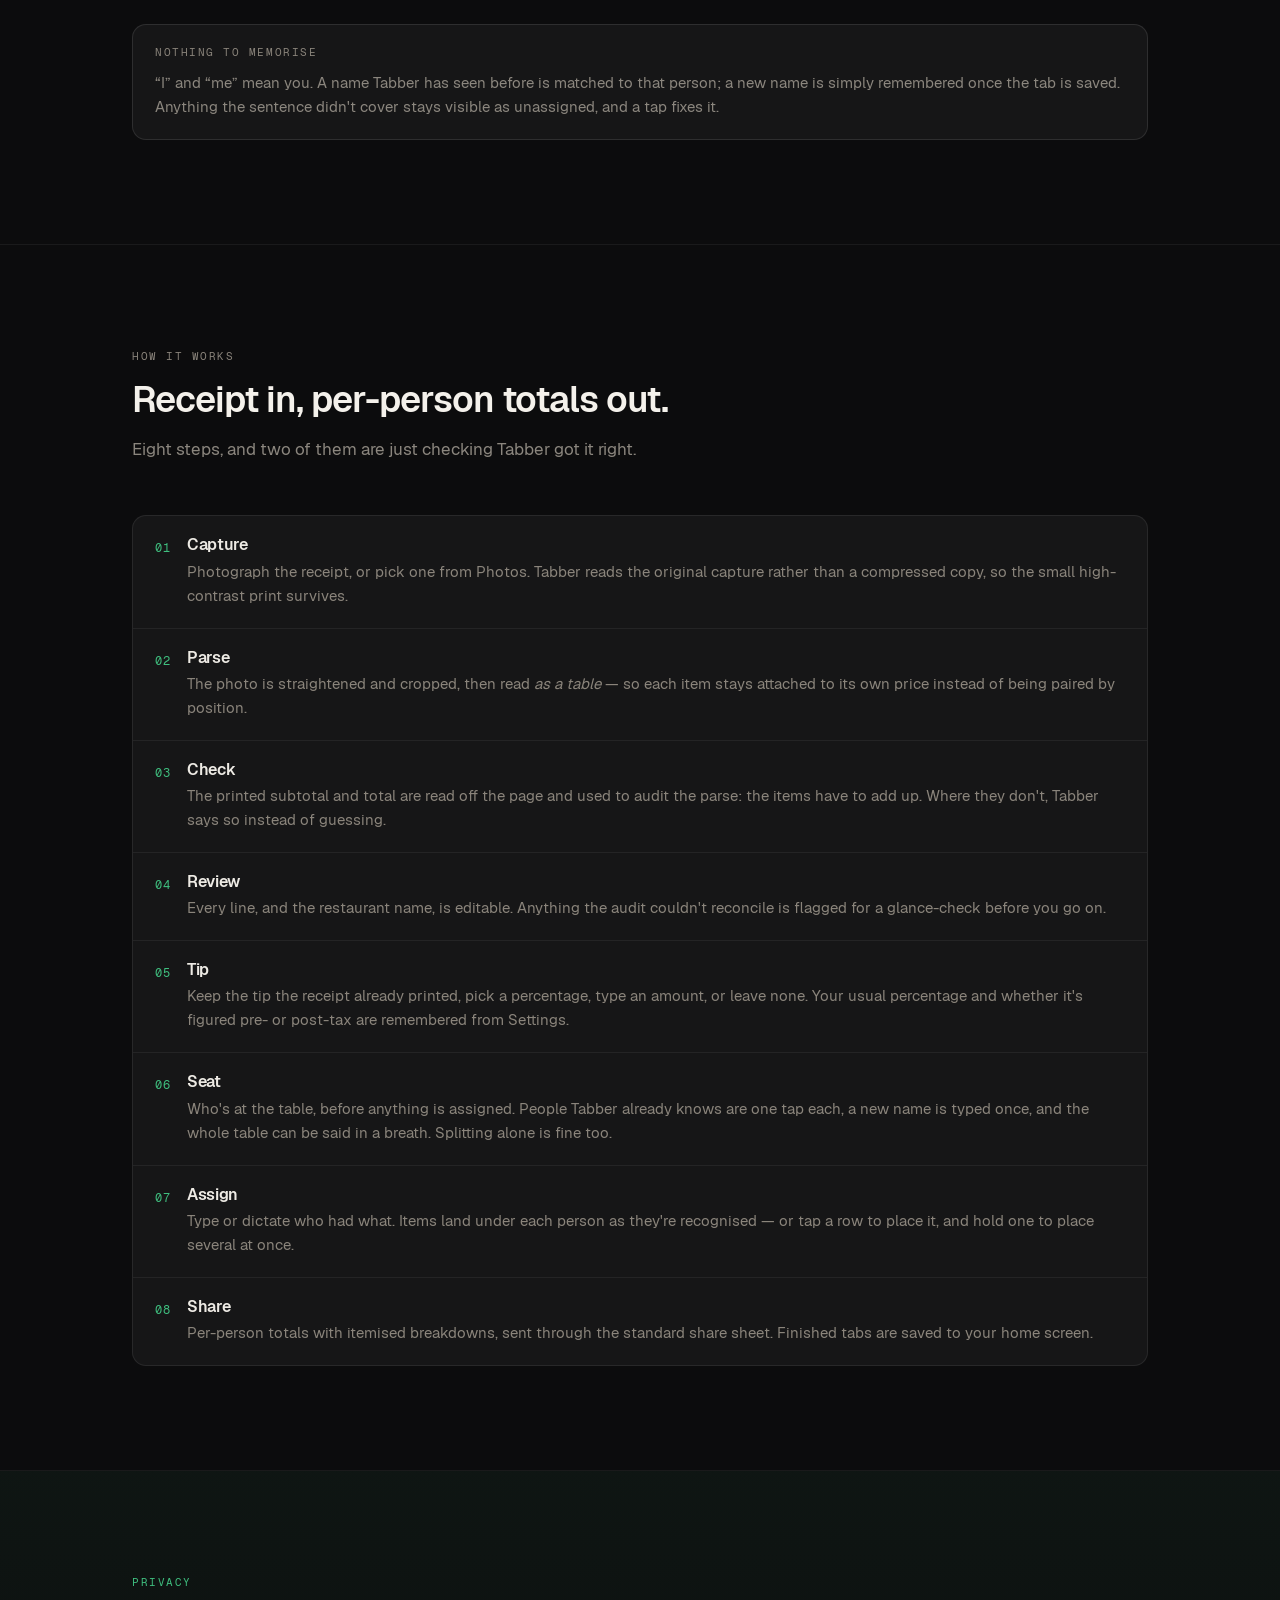
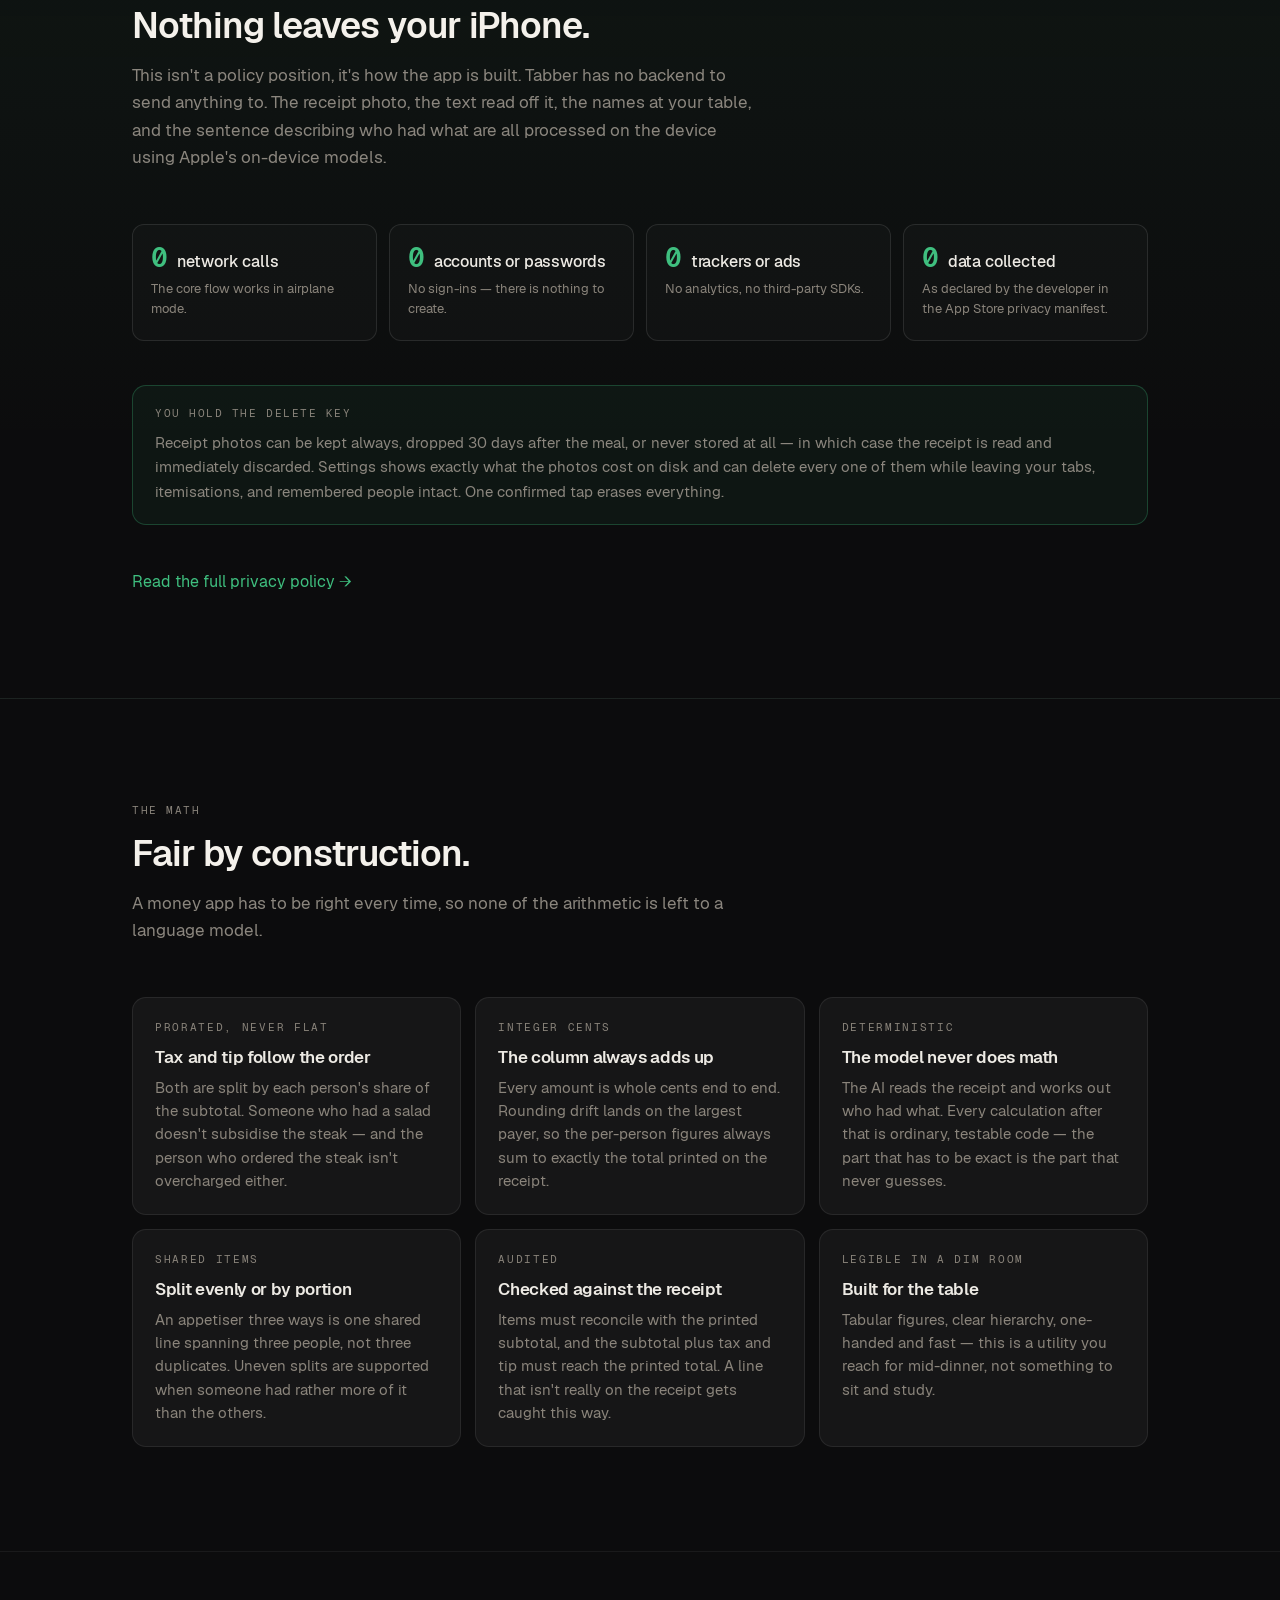
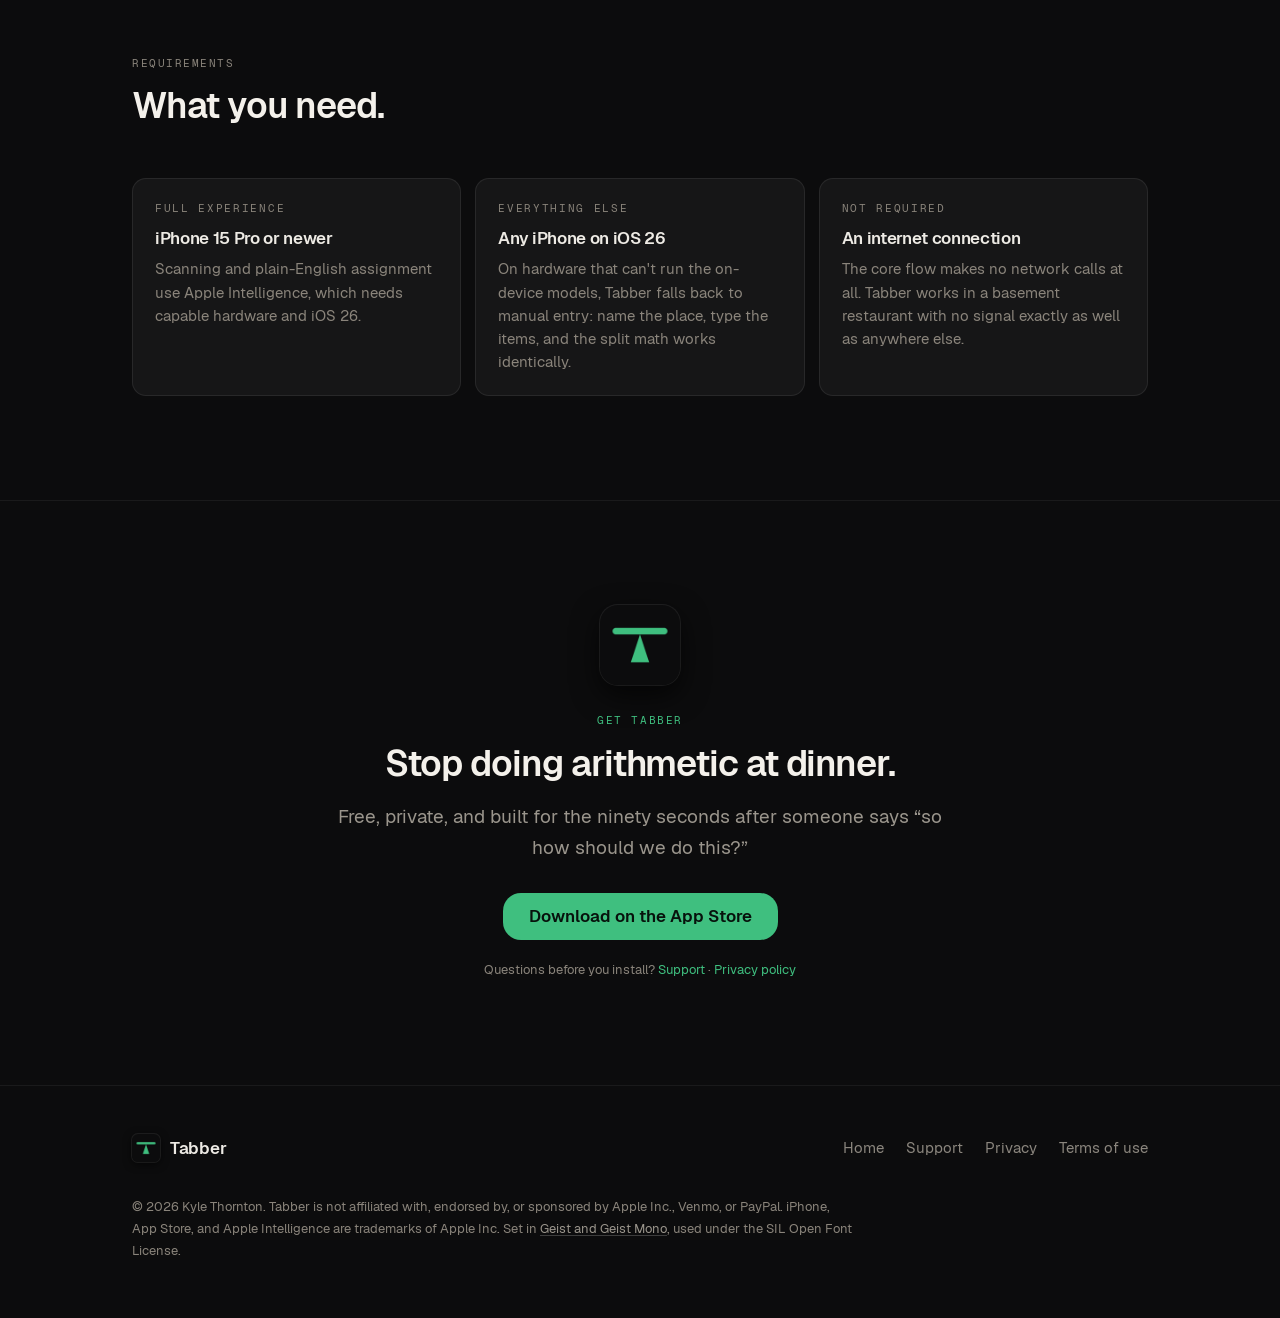
==== commit 96976d32: "Bring the site up to 1.4 The version strings said 1.0, and so did some of the app behaviour the site" ====
--- a/index.html
+++ b/index.html
@@ -15,19 +15,59 @@
 <meta property="og:url" content="https://tabberapp.github.io/">
 <meta property="og:title" content="Tabber — Snap it. Say it. Split it.">
 <meta property="og:description" content="Scan the receipt, say who had what, and Tabber works out the rest — tax, tips and splits. No hassle. No network needed. No kidding.">
-<meta property="og:image" content="https://tabberapp.github.io/assets/app-icon.png">
-<meta property="og:image:width" content="1024">
-<meta property="og:image:height" content="1024">
-<meta property="og:image:alt" content="The Tabber app icon">
-<meta name="twitter:card" content="summary">
+<meta property="og:image" content="https://tabberapp.github.io/assets/og-banner.png">
+<meta property="og:image:width" content="1200">
+<meta property="og:image:height" content="630">
+<meta property="og:image:alt" content="The Tabber app icon above the line “Snap it. Say it. Split it.”">
+<meta name="twitter:card" content="summary_large_image">
 <meta name="twitter:title" content="Tabber — Snap it. Say it. Split it.">
 <meta name="twitter:description" content="Scan the receipt, say who had what, and Tabber works out the rest — tax, tips and splits. No hassle. No network needed. No kidding.">
-<meta name="twitter:image" content="https://tabberapp.github.io/assets/app-icon.png">
+<meta name="twitter:image" content="https://tabberapp.github.io/assets/og-banner.png">
+<meta name="twitter:image:alt" content="The Tabber app icon above the line “Snap it. Say it. Split it.”">
 
 <link rel="icon" href="assets/app-icon-32.png" sizes="32x32" type="image/png">
 <link rel="icon" href="assets/app-icon-180.png" sizes="180x180" type="image/png">
 <link rel="apple-touch-icon" href="assets/app-icon-180.png">
+<meta name="apple-itunes-app" content="app-id=6796184808">
+
+<!-- The three faces the first screen needs. The stylesheet below is render-
+     blocking, so without these the @font-face URLs are not discovered until
+     it has parsed. Fonts are always fetched in CORS mode — hence crossorigin,
+     without which the browser fetches each file a second time. -->
+<link rel="preload" href="fonts/Geist-Regular.woff2" as="font" type="font/woff2" crossorigin>
+<link rel="preload" href="fonts/Geist-SemiBold.woff2" as="font" type="font/woff2" crossorigin>
+<link rel="preload" href="fonts/GeistMono-Regular.woff2" as="font" type="font/woff2" crossorigin>
 <link rel="stylesheet" href="css/styles.css">
+
+<!-- Nothing here is a claim the page does not already make in prose. There is
+     deliberately no aggregateRating: the app has no ratings to report, and an
+     invented one is both a lie and a manual action waiting to happen. -->
+<script type="application/ld+json">
+{
+  "@context": "https://schema.org",
+  "@type": "MobileApplication",
+  "name": "Tabber",
+  "url": "https://tabberapp.github.io/",
+  "image": "https://tabberapp.github.io/assets/og-banner.png",
+  "description": "Scan the receipt, say who had what, and Tabber works out the rest — tax, tips and splits. Everything runs on the iPhone; the core flow makes no network calls.",
+  "applicationCategory": "FinanceApplication",
+  "operatingSystem": "iOS 26",
+  "softwareVersion": "1.4",
+  "softwareRequirements": "iOS 26 or later. Receipt scanning and plain-English assignment need an Apple Intelligence–capable iPhone (iPhone 15 Pro or newer); every other iPhone on iOS 26 can use manual entry.",
+  "permissions": "Camera, Microphone, Speech Recognition, Photo Library — each optional, each declinable without losing access to the app",
+  "downloadUrl": "https://apps.apple.com/app/id6796184808",
+  "installUrl": "https://apps.apple.com/app/id6796184808",
+  "offers": {
+    "@type": "Offer",
+    "price": "0",
+    "priceCurrency": "USD"
+  },
+  "author": {
+    "@type": "Person",
+    "name": "Kyle Thornton"
+  }
+}
+</script>
 <script>(function(d){d.className+=' js';setTimeout(function(){if(!d.hasAttribute('data-site-ready'))d.className=d.className.replace(/(^|\s)js(\s|$)/,' ')},2500)})(document.documentElement);</script>
 </head>
 <body>
@@ -79,13 +119,14 @@
             <div class="phone-screen">
               <div class="phone-status" aria-hidden="true"><span class="phone-notch"></span></div>
 
-              <!-- Assign is step 2 of 3 in the app (AssignView); step 3 is the
-                   summary. The receipt is abbreviated, so the two elided items
-                   and the tax and tip are shown as their own rows — this mock
-                   has to add up like everything else on the page does. -->
+              <!-- Assign is step 4 of 5 in the app (AssignView); the five are
+                   review, tip, seating, assign, summary. The receipt is
+                   abbreviated, so the two elided items and the tax and tip are
+                   shown as their own rows — this mock has to add up like
+                   everything else on the page does. -->
               <div class="phone-head">
                 <span class="link">Back</span>
-                <span class="micro">Step 2 of 3</span>
+                <span class="micro">Step 4 of 5</span>
                 <span class="link">Reset</span>
               </div>
 
@@ -248,7 +289,7 @@
       <div class="section-head reveal">
         <span class="micro">How it works</span>
         <h2>Receipt in, per-person totals out.</h2>
-        <p>Six steps, and two of them are just checking Tabber got it right.</p>
+        <p>Eight steps, and two of them are just checking Tabber got it right.</p>
       </div>
 
       <ol class="steps reveal">
@@ -293,10 +334,31 @@
         </li>
         <li>
           <div>
+            <h3>Tip</h3>
+            <p>
+              Keep the tip the receipt already printed, pick a percentage, type an
+              amount, or leave none. Your usual percentage and whether it's figured
+              pre- or post-tax are remembered from Settings.
+            </p>
+          </div>
+        </li>
+        <li>
+          <div>
+            <h3>Seat</h3>
+            <p>
+              Who's at the table, before anything is assigned. People Tabber already
+              knows are one tap each, a new name is typed once, and the whole table can
+              be said in a breath. Splitting alone is fine too.
+            </p>
+          </div>
+        </li>
+        <li>
+          <div>
             <h3>Assign</h3>
             <p>
               Type or dictate who had what. Items land under each person as they're
-              recognised. Anyone the sentence didn't name can be seated by hand.
+              recognised — or tap a row to place it, and hold one to place several at
+              once.
             </p>
           </div>
         </li>
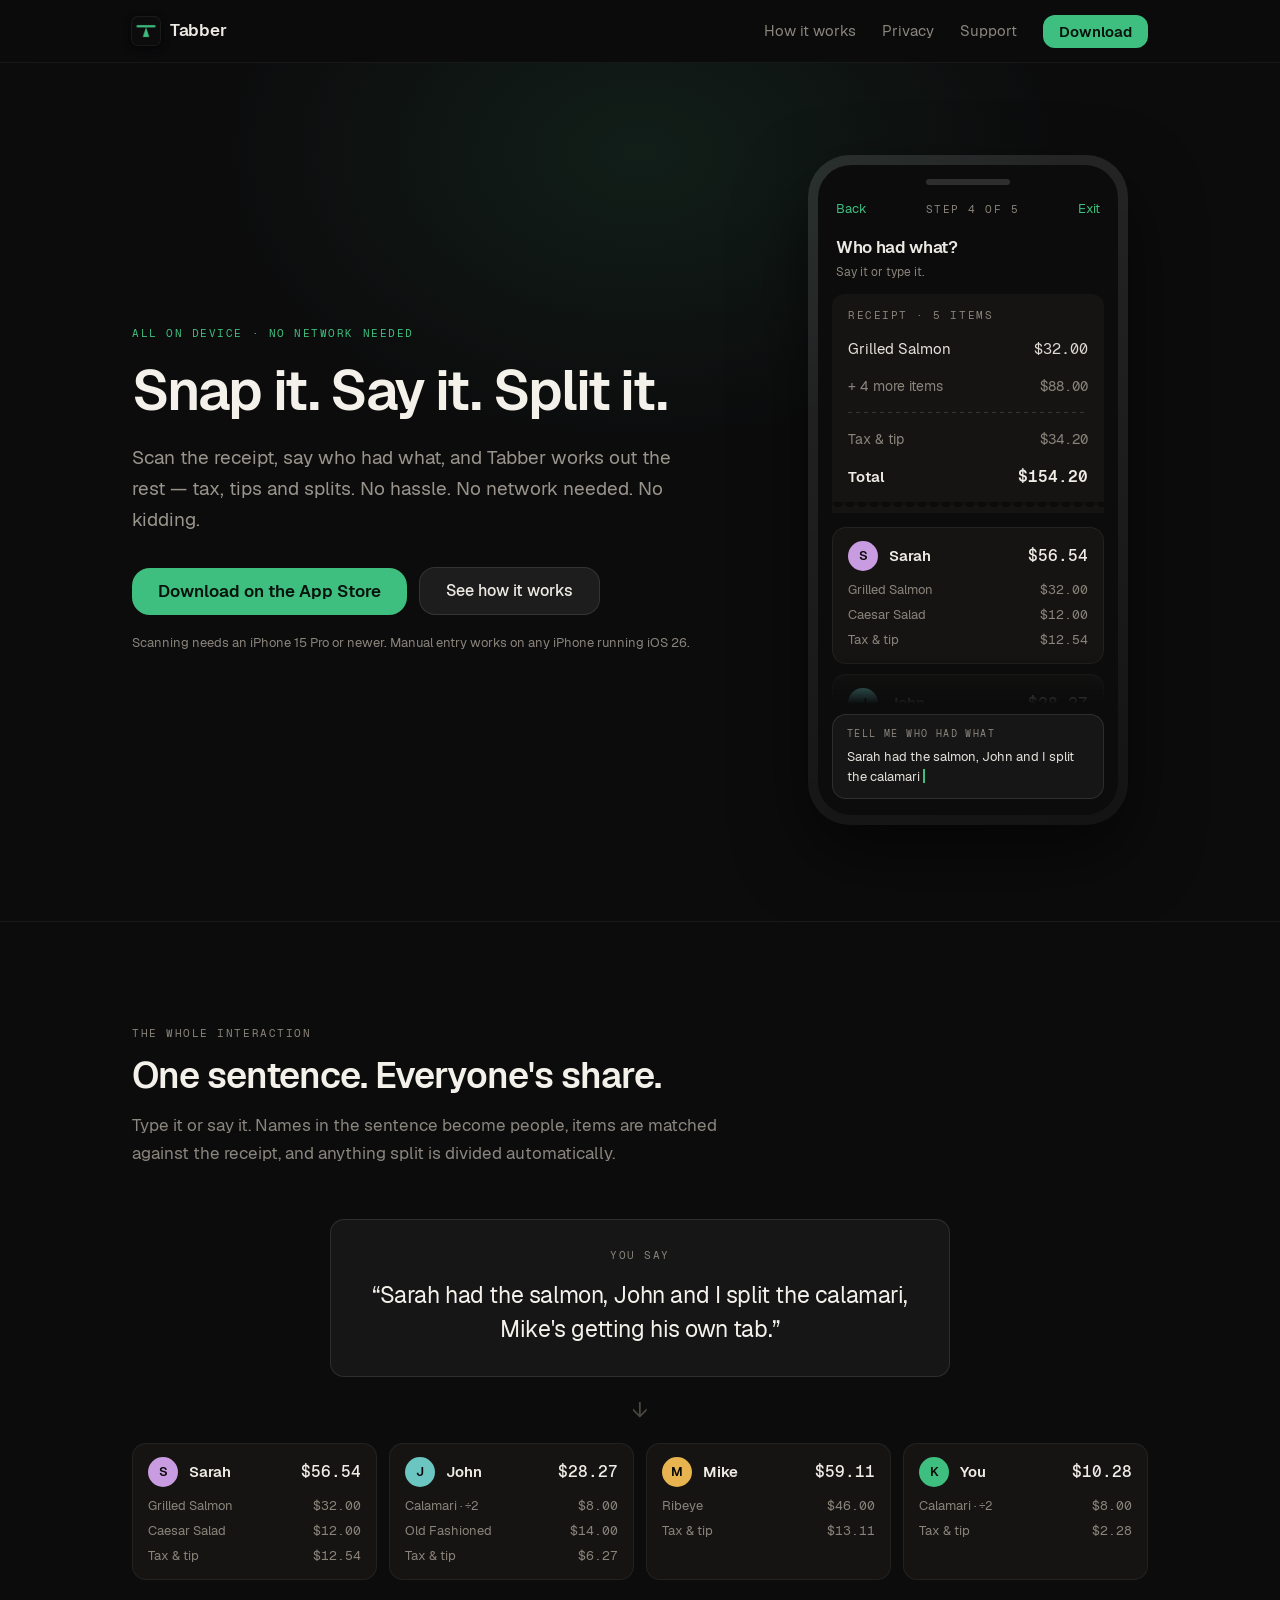
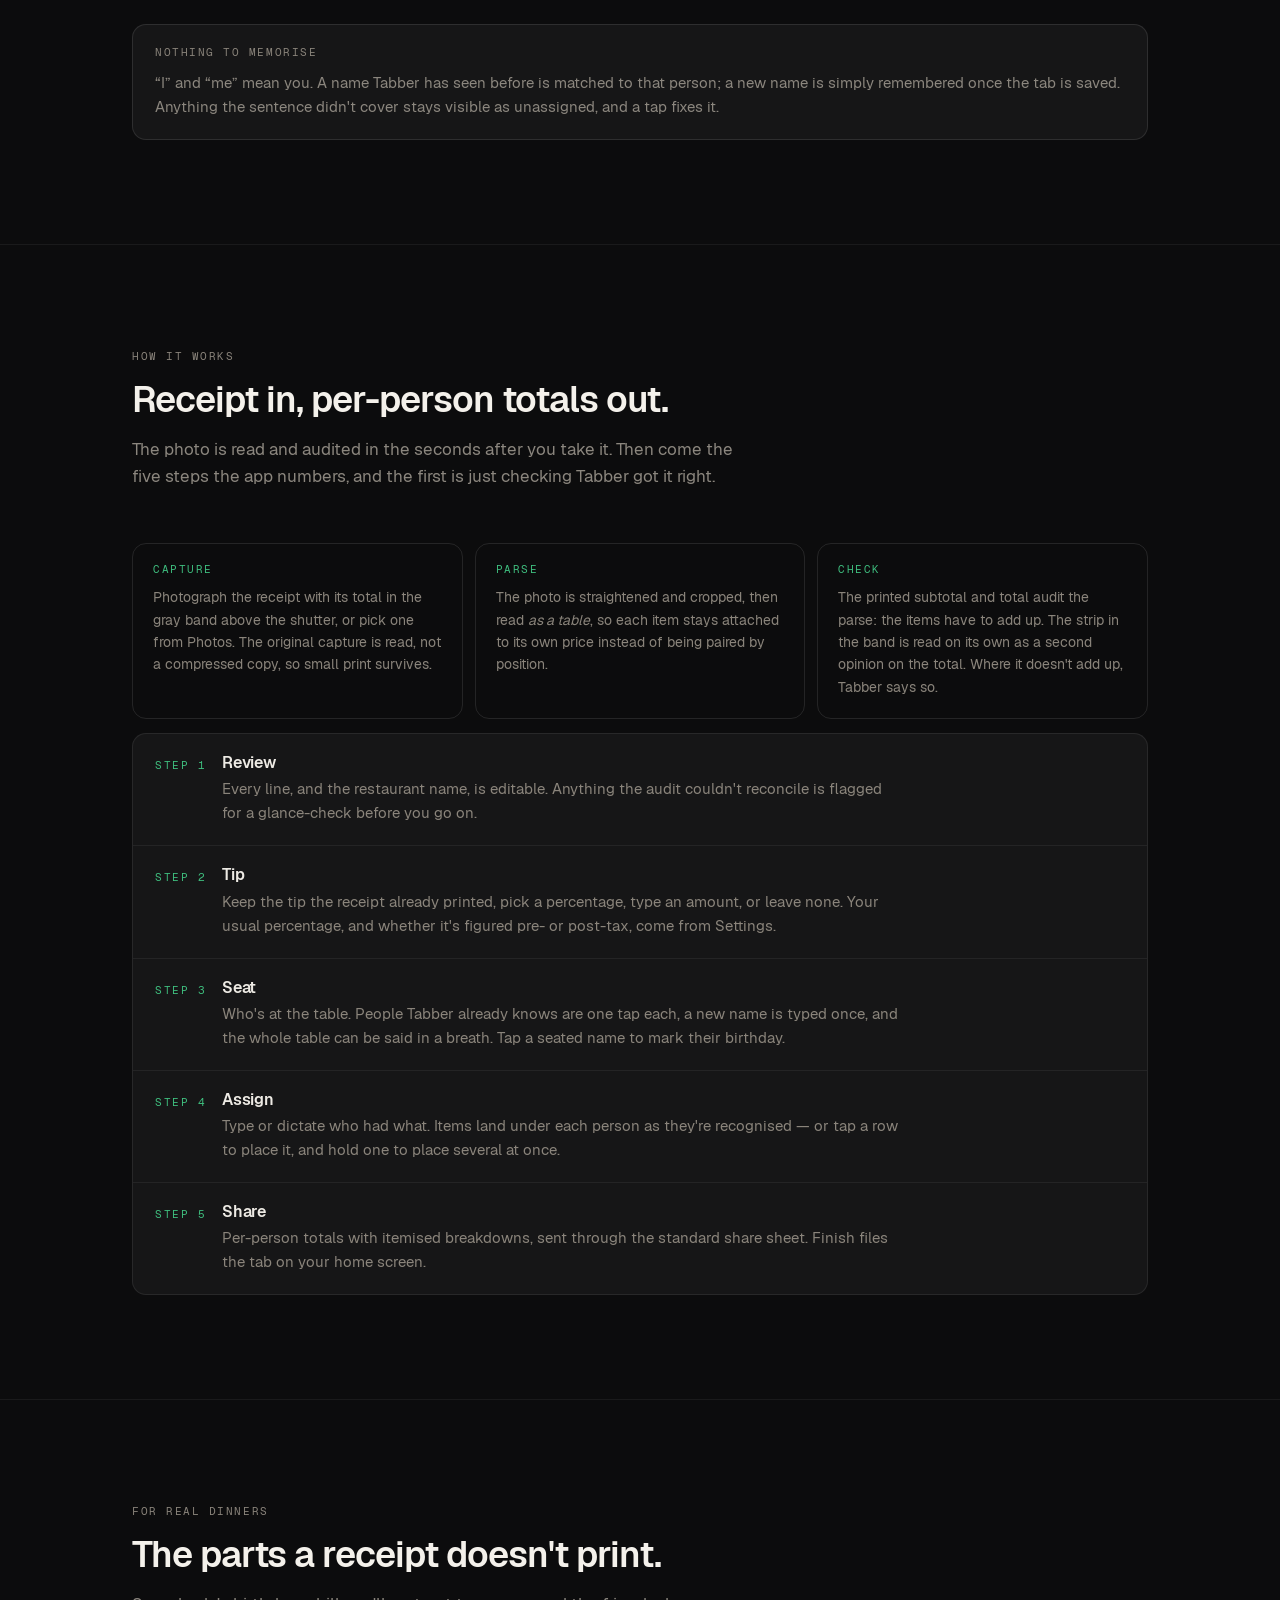
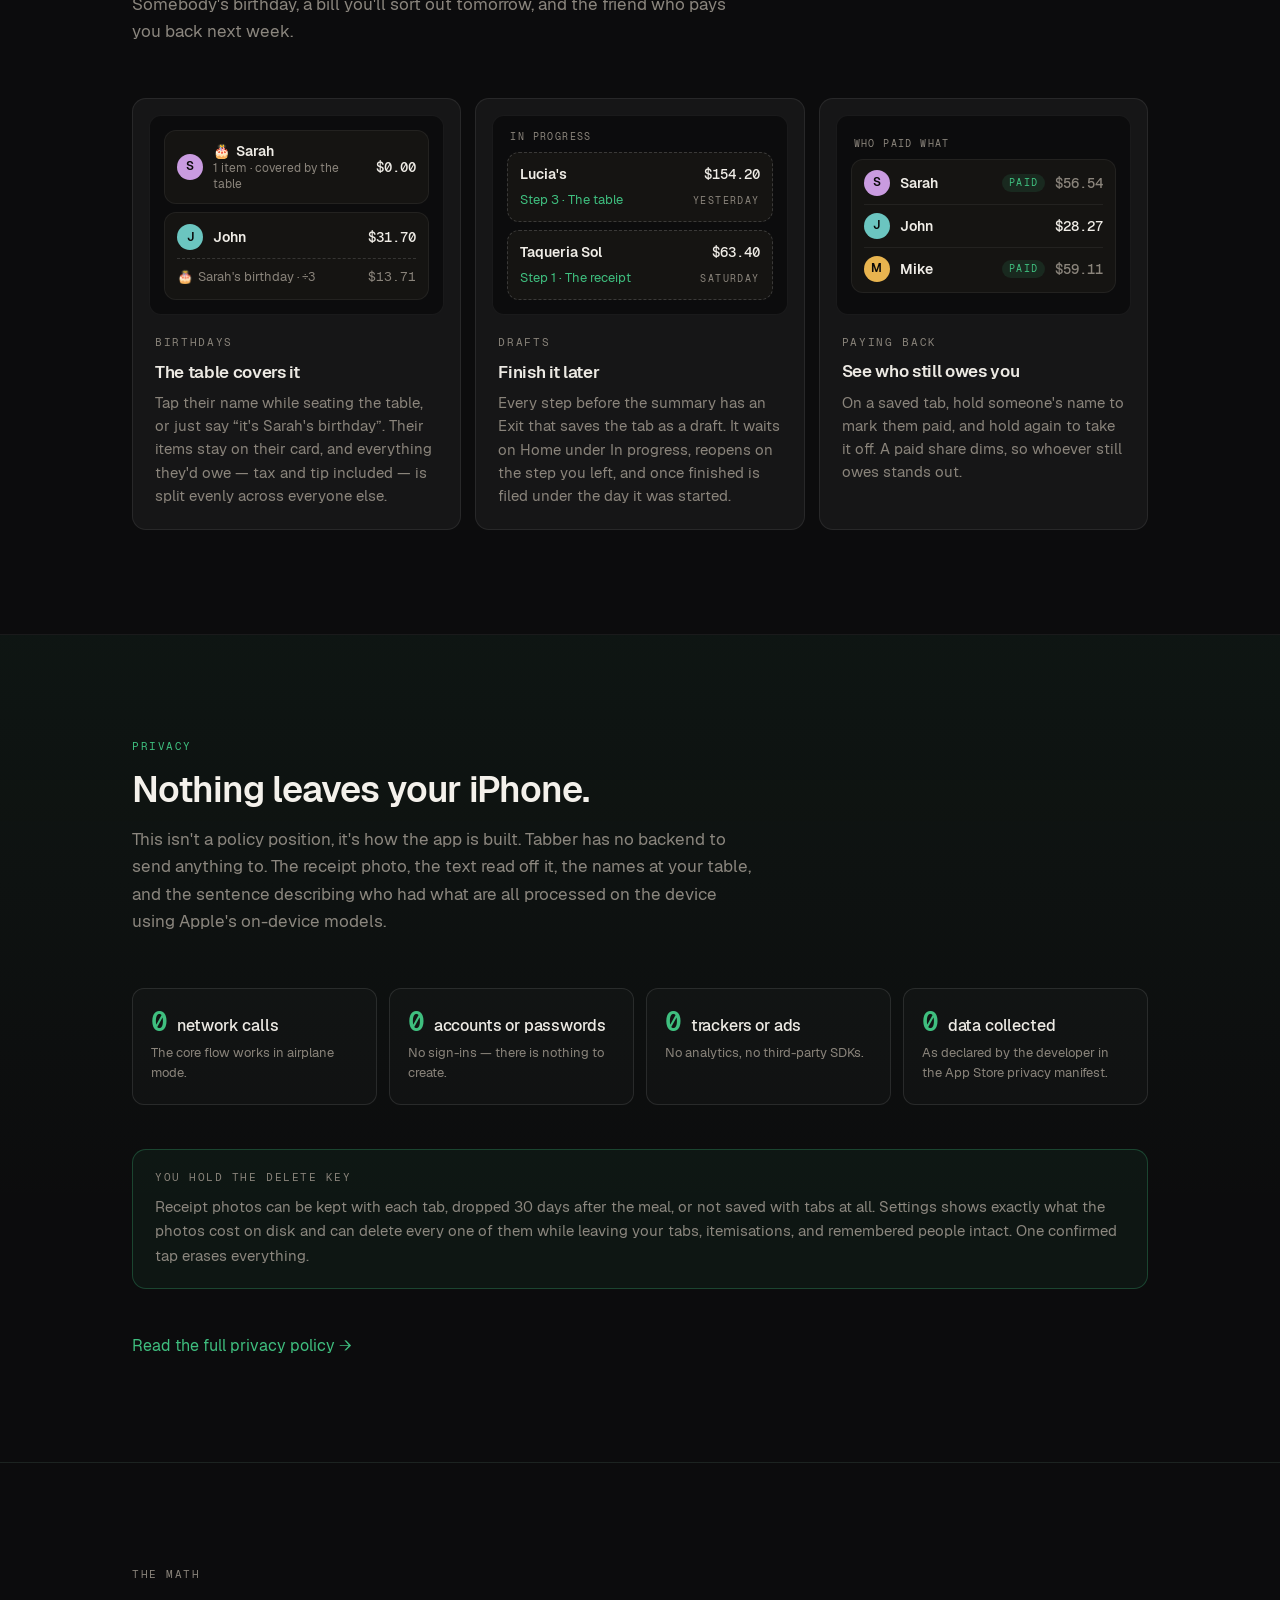
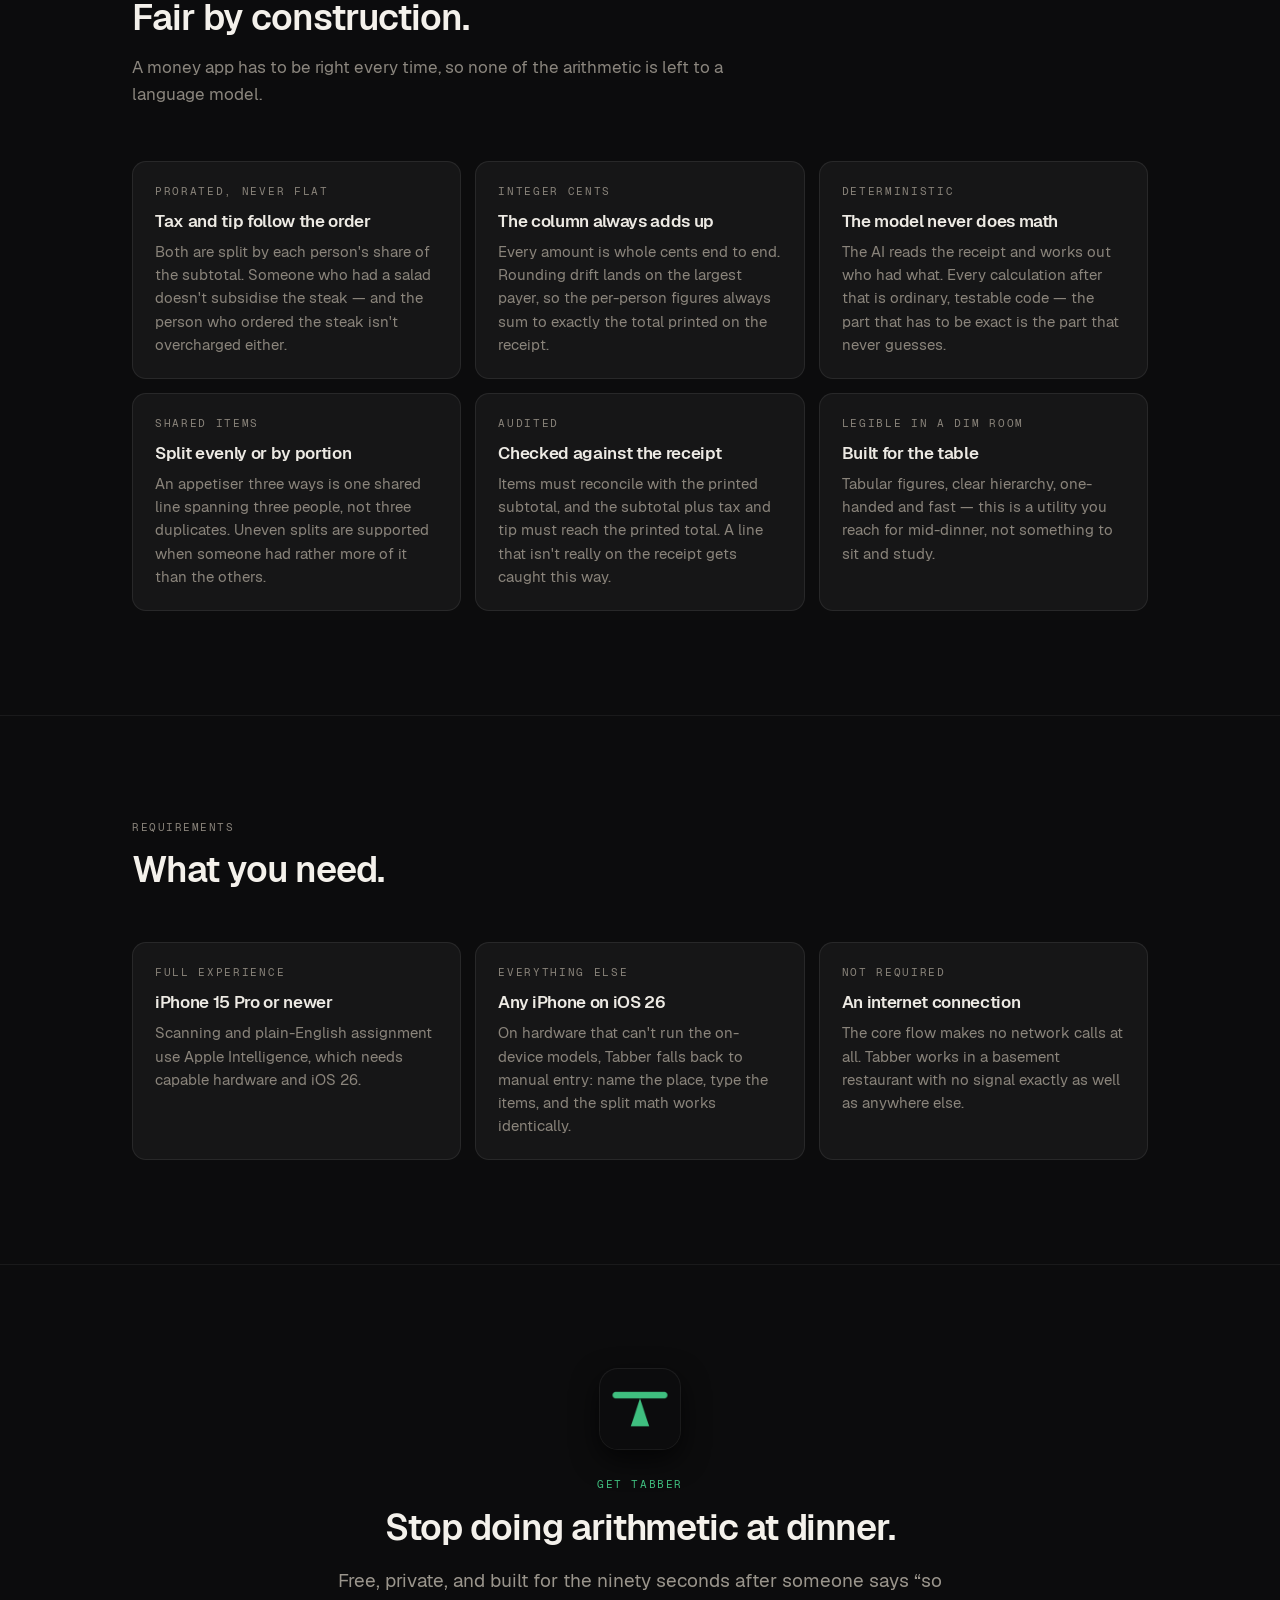
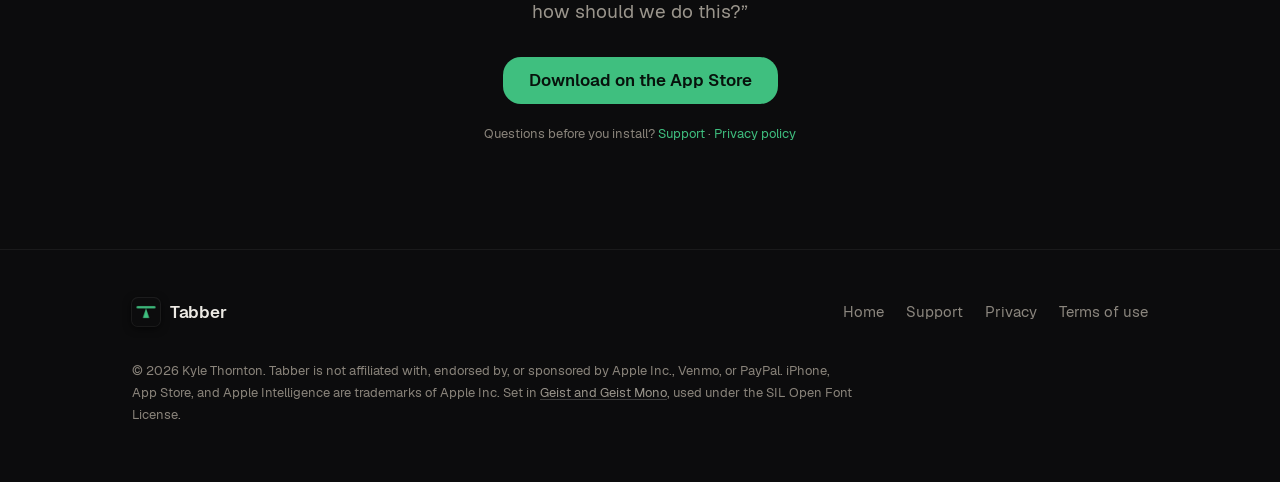
==== commit 15f58769: "Bring the site up to 1.5, and give How it works the app's five steps 1.5 shipped on 2026-09-18 with " ====
--- a/index.html
+++ b/index.html
@@ -52,7 +52,7 @@
   "description": "Scan the receipt, say who had what, and Tabber works out the rest — tax, tips and splits. Everything runs on the iPhone; the core flow makes no network calls.",
   "applicationCategory": "FinanceApplication",
   "operatingSystem": "iOS 26",
-  "softwareVersion": "1.4",
+  "softwareVersion": "1.5",
   "softwareRequirements": "iOS 26 or later. Receipt scanning and plain-English assignment need an Apple Intelligence–capable iPhone (iPhone 15 Pro or newer); every other iPhone on iOS 26 can use manual entry.",
   "permissions": "Camera, Microphone, Speech Recognition, Photo Library — each optional, each declinable without losing access to the app",
   "downloadUrl": "https://apps.apple.com/app/id6796184808",
@@ -97,7 +97,7 @@
       <div class="hero-grid">
         <div>
           <span class="micro micro-accent">All on device · No network needed</span>
-          <h1>Snap it. Say it. Split it.</h1>
+          <h1>Snap&nbsp;it. Say&nbsp;it. Split&nbsp;it.</h1>
           <p class="lede">
             Scan the receipt, say who had what, and Tabber works out the rest — tax,
             tips and splits. No hassle. No network needed. No kidding.
@@ -120,25 +120,28 @@
               <div class="phone-status" aria-hidden="true"><span class="phone-notch"></span></div>
 
               <!-- Assign is step 4 of 5 in the app (AssignView); the five are
-                   review, tip, seating, assign, summary. The receipt is
-                   abbreviated, so the two elided items and the tax and tip are
-                   shown as their own rows — this mock has to add up like
-                   everything else on the page does. -->
+                   review, tip, seating, assign, summary. Since build 59 the
+                   header's trailing slot is Exit, which offers to save the tab
+                   as a draft; Reset moved down beside People as "Unassign all".
+                   The title, subtitle and receipt label are AssignView's own
+                   strings. The receipt is abbreviated, so the two elided items
+                   and the tax and tip are shown as their own rows — this mock
+                   has to add up like everything else on the page does. -->
               <div class="phone-head">
                 <span class="link">Back</span>
                 <span class="micro">Step 4 of 5</span>
-                <span class="link">Reset</span>
+                <span class="link">Exit</span>
               </div>
 
               <div class="phone-title">
                 <b>Who had what?</b>
-                <span>Say it the way you'd say it out loud.</span>
+                <span>Say it or type it.</span>
               </div>
 
               <div class="phone-scroll">
                 <div class="paper-top" style="padding:14px 16px 12px">
-                  <div class="receipt-row is-sub" style="padding-top:0">
-                    <span class="name micro" style="letter-spacing:.12em">Lucia's · 5 items</span>
+                  <div class="receipt-label">
+                    <span class="micro">Receipt · 5 items</span>
                   </div>
                   <div class="receipt-row">
                     <span class="name">Grilled Salmon</span><span class="money">$32.00</span>
@@ -176,7 +179,7 @@
                       <span class="money">$28.27</span>
                     </div>
                     <ul class="person-items">
-                      <li><span>Calamari <span class="shared">· shared</span></span><span class="money">$8.00</span></li>
+                      <li><span>Calamari <span class="shared">· ÷2</span></span><span class="money">$8.00</span></li>
                       <li><span>Old Fashioned</span><span class="money">$14.00</span></li>
                       <li><span>Tax &amp; tip</span><span class="money">$6.27</span></li>
                     </ul>
@@ -240,7 +243,7 @@
               <span class="money">$28.27</span>
             </div>
             <ul class="person-items">
-              <li><span>Calamari <span class="shared">· split 2 ways</span></span><span class="money">$8.00</span></li>
+              <li><span>Calamari <span class="shared">· ÷2</span></span><span class="money">$8.00</span></li>
               <li><span>Old Fashioned</span><span class="money">$14.00</span></li>
               <li><span>Tax &amp; tip</span><span class="money">$6.27</span></li>
             </ul>
@@ -265,7 +268,7 @@
               <span class="money">$10.28</span>
             </div>
             <ul class="person-items">
-              <li><span>Calamari <span class="shared">· split 2 ways</span></span><span class="money">$8.00</span></li>
+              <li><span>Calamari <span class="shared">· ÷2</span></span><span class="money">$8.00</span></li>
               <li><span>Tax &amp; tip</span><span class="money">$2.28</span></li>
             </ul>
           </div>
@@ -289,40 +292,45 @@
       <div class="section-head reveal">
         <span class="micro">How it works</span>
         <h2>Receipt in, per-person totals out.</h2>
-        <p>Eight steps, and two of them are just checking Tabber got it right.</p>
-      </div>
-
+        <p>
+          The photo is read and audited in the seconds after you take it. Then come
+          the five steps the app numbers, and the first is just checking Tabber got
+          it right.
+        </p>
+      </div>
+
+      <!-- What happens before "Step 1 of 5". The app shows these as the camera
+           and the parsing screen, not as numbered steps, so they are set apart
+           here rather than counted. -->
+      <div class="prelude reveal">
+        <div class="prelude-card">
+          <span class="micro">Capture</span>
+          <p>
+            Photograph the receipt with its total in the gray band above the
+            shutter, or pick one from Photos. The original capture is read, not a
+            compressed copy, so small print survives.
+          </p>
+        </div>
+        <div class="prelude-card">
+          <span class="micro">Parse</span>
+          <p>
+            The photo is straightened and cropped, then read <em>as a table</em>, so
+            each item stays attached to its own price instead of being paired by
+            position.
+          </p>
+        </div>
+        <div class="prelude-card">
+          <span class="micro">Check</span>
+          <p>
+            The printed subtotal and total audit the parse: the items have to add
+            up. The strip in the band is read on its own as a second opinion on
+            the total. Where it doesn't add up, Tabber says so.
+          </p>
+        </div>
+      </div>
+
+      <!-- AssignView's header reads "Step 4 of 5"; these are the five. -->
       <ol class="steps reveal">
-        <li>
-          <div>
-            <h3>Capture</h3>
-            <p>
-              Photograph the receipt, or pick one from Photos. Tabber reads the
-              original capture rather than a compressed copy, so the small
-              high-contrast print survives.
-            </p>
-          </div>
-        </li>
-        <li>
-          <div>
-            <h3>Parse</h3>
-            <p>
-              The photo is straightened and cropped, then read <em>as a table</em> —
-              so each item stays attached to its own price instead of being paired
-              by position.
-            </p>
-          </div>
-        </li>
-        <li>
-          <div>
-            <h3>Check</h3>
-            <p>
-              The printed subtotal and total are read off the page and used to audit
-              the parse: the items have to add up. Where they don't, Tabber says so
-              instead of guessing.
-            </p>
-          </div>
-        </li>
         <li>
           <div>
             <h3>Review</h3>
@@ -337,8 +345,8 @@
             <h3>Tip</h3>
             <p>
               Keep the tip the receipt already printed, pick a percentage, type an
-              amount, or leave none. Your usual percentage and whether it's figured
-              pre- or post-tax are remembered from Settings.
+              amount, or leave none. Your usual percentage, and whether it's figured
+              pre- or post-tax, come from Settings.
             </p>
           </div>
         </li>
@@ -346,9 +354,9 @@
           <div>
             <h3>Seat</h3>
             <p>
-              Who's at the table, before anything is assigned. People Tabber already
-              knows are one tap each, a new name is typed once, and the whole table can
-              be said in a breath. Splitting alone is fine too.
+              Who's at the table. People Tabber already knows are one tap each, a
+              new name is typed once, and the whole table can be said in a breath.
+              Tap a seated name to mark their birthday.
             </p>
           </div>
         </li>
@@ -357,8 +365,8 @@
             <h3>Assign</h3>
             <p>
               Type or dictate who had what. Items land under each person as they're
-              recognised — or tap a row to place it, and hold one to place several at
-              once.
+              recognised — or tap a row to place it, and hold one to place several
+              at once.
             </p>
           </div>
         </li>
@@ -367,11 +375,127 @@
             <h3>Share</h3>
             <p>
               Per-person totals with itemised breakdowns, sent through the standard
-              share sheet. Finished tabs are saved to your home screen.
+              share sheet. Finish files the tab on your home screen.
             </p>
           </div>
         </li>
       </ol>
+    </div>
+  </section>
+
+  <!-- ======================= REAL DINNERS ========================= -->
+  <!-- Three things a dinner does that a receipt doesn't say. Each card's
+       visual is drawn from the screen it describes, in that screen's own
+       words: SummaryView's birthday lines, HomeView's DraftCard, and
+       SavedSplitView's Paid tag. The birthday figures follow the page's own
+       example: tax and tip are $34.20 on a $120.00 subtotal, so Sarah's
+       $32.00 salmon carries $9.12, and her $41.12 is split three ways
+       between John, Mike and you. -->
+  <section class="section-hairline">
+    <div class="wrap">
+      <div class="section-head reveal">
+        <span class="micro">For real dinners</span>
+        <h2>The parts a receipt doesn't print.</h2>
+        <p>
+          Somebody's birthday, a bill you'll sort out tomorrow, and the friend who
+          pays you back next week.
+        </p>
+      </div>
+
+      <div class="grid-3 trio moments reveal">
+        <div class="feature moment">
+          <div class="moment-visual" aria-hidden="true">
+            <div class="mini-card">
+              <div class="mini-row">
+                <span class="avatar" style="background:var(--p2)">S</span>
+                <span class="who"><span class="emoji">🎂</span>Sarah<small>1 item · covered by the table</small></span>
+                <span class="money">$0.00</span>
+              </div>
+            </div>
+            <div class="mini-card">
+              <div class="mini-row">
+                <span class="avatar" style="background:var(--p3)">J</span>
+                <span class="who">John</span>
+                <span class="money">$31.70</span>
+              </div>
+              <ul class="person-items">
+                <li><span><span class="emoji">🎂</span>Sarah's birthday <span class="shared">· ÷3</span></span><span class="money">$13.71</span></li>
+              </ul>
+            </div>
+          </div>
+          <span class="micro">Birthdays</span>
+          <h3>The table covers it</h3>
+          <p>
+            Tap their name while seating the table, or just say “it's Sarah's
+            birthday”. Their items stay on their card, and everything they'd owe —
+            tax and tip included — is split evenly across everyone else.
+          </p>
+        </div>
+
+        <div class="feature moment">
+          <div class="moment-visual" aria-hidden="true">
+            <span class="micro">In progress</span>
+            <div class="mini-card is-draft">
+              <div class="mini-row">
+                <span class="who">Lucia's</span>
+                <span class="money">$154.20</span>
+              </div>
+              <div class="mini-row">
+                <span class="step">Step 3 · The table</span>
+                <span class="micro">Yesterday</span>
+              </div>
+            </div>
+            <div class="mini-card is-draft">
+              <div class="mini-row">
+                <span class="who">Taqueria Sol</span>
+                <span class="money">$63.40</span>
+              </div>
+              <div class="mini-row">
+                <span class="step">Step 1 · The receipt</span>
+                <span class="micro">Saturday</span>
+              </div>
+            </div>
+          </div>
+          <span class="micro">Drafts</span>
+          <h3>Finish it later</h3>
+          <p>
+            Every step before the summary has an Exit that saves the tab as a draft.
+            It waits on Home under In progress, reopens on the step you left, and
+            once finished is filed under the day it was started.
+          </p>
+        </div>
+
+        <div class="feature moment">
+          <div class="moment-visual" aria-hidden="true">
+            <span class="micro">Who paid what</span>
+            <div class="mini-card is-list">
+              <div class="mini-row is-paid">
+                <span class="avatar" style="background:var(--p2)">S</span>
+                <span class="who">Sarah</span>
+                <span class="paid-tag">Paid</span>
+                <span class="money">$56.54</span>
+              </div>
+              <div class="mini-row">
+                <span class="avatar" style="background:var(--p3)">J</span>
+                <span class="who">John</span>
+                <span class="money">$28.27</span>
+              </div>
+              <div class="mini-row is-paid">
+                <span class="avatar" style="background:var(--p4)">M</span>
+                <span class="who">Mike</span>
+                <span class="paid-tag">Paid</span>
+                <span class="money">$59.11</span>
+              </div>
+            </div>
+          </div>
+          <span class="micro">Paying back</span>
+          <h3>See who still owes you</h3>
+          <p>
+            On a saved tab, hold someone's name to mark them paid, and hold again to
+            take it off. A paid share dims, so whoever still owes stands out.
+          </p>
+        </div>
+      </div>
     </div>
   </section>
 
@@ -411,11 +535,10 @@
       <div class="callout accent mt-lg reveal">
         <span class="micro">You hold the delete key</span>
         <p>
-          Receipt photos can be kept always, dropped 30 days after the meal, or never
-          stored at all — in which case the receipt is read and immediately discarded.
-          Settings shows exactly what the photos cost on disk and can delete every one
-          of them while leaving your tabs, itemisations, and remembered people intact.
-          One confirmed tap erases everything.
+          Receipt photos can be kept with each tab, dropped 30 days after the meal, or
+          not saved with tabs at all. Settings shows exactly what the photos cost on
+          disk and can delete every one of them while leaving your tabs, itemisations,
+          and remembered people intact. One confirmed tap erases everything.
         </p>
       </div>
 
@@ -501,7 +624,7 @@
         <h2>What you need.</h2>
       </div>
 
-      <div class="grid-3 reveal">
+      <div class="grid-3 trio reveal">
         <div class="feature">
           <span class="micro">Full experience</span>
           <h3>iPhone 15 Pro or newer</h3>
--- a/css/styles.css
+++ b/css/styles.css
@@ -197,6 +197,14 @@
   font-weight: 600;
   line-height: 1.14;
   letter-spacing: -0.02em;
+}
+
+/* Section headings wrap balanced, so a two-line heading on a phone doesn't
+   leave one word alone under the rest. Not the hero h1: balancing that split
+   "Say / it." across the break. Its phrases are bound with no-break spaces in
+   the markup instead, which leaves "Split it." as the only thing that wraps. */
+h2 {
+  text-wrap: balance;
 }
 
 h1 {
@@ -505,6 +513,13 @@
   font-size: 0.875rem;
 }
 
+/* The receipt card's own heading, "Receipt · 5 items". Its own element rather
+   than a `.receipt-row .name`, whose 15px outranked `.micro` and set the label
+   as large as the items under it. */
+.receipt-label {
+  padding-bottom: 6px;
+}
+
 /* A whole receipt row as a link (404 page). The arrow alone was a 9x19px
    target; the row gives the 44px Apple and WCAG 2.5.8 both want. */
 a.receipt-row {
@@ -841,10 +856,29 @@
 
 /* ---------- Feature grid ---------- */
 
+/* Explicit columns for the same reason as .privacy-claims: auto-fit resolved
+   to two columns between roughly 640px and 830px, which left the third card
+   of a three-card grid (Requirements, Real dinners) alone on a row. Six cards
+   (The math) fill 3 / 2 / 1 evenly; three cards skip the two-column step. */
 .grid-3 {
   display: grid;
-  grid-template-columns: repeat(auto-fit, minmax(248px, 1fr));
+  grid-template-columns: repeat(3, minmax(0, 1fr));
   gap: 14px;
+}
+
+@media (max-width: 900px) {
+  .grid-3 {
+    grid-template-columns: repeat(2, minmax(0, 1fr));
+  }
+  .grid-3.trio {
+    grid-template-columns: minmax(0, 1fr);
+  }
+}
+
+@media (max-width: 600px) {
+  .grid-3 {
+    grid-template-columns: minmax(0, 1fr);
+  }
 }
 
 .feature {
@@ -899,13 +933,18 @@
   border-top: 1px solid var(--hairline);
 }
 
+/* "Step 1" rather than "01": the five rows are the five the app numbers in
+   its own header ("Step 4 of 5"), so they are labelled the way it does. */
 .steps li::before {
-  content: counter(step, decimal-leading-zero);
+  content: 'Step ' counter(step);
+  min-width: 4.5em;
   font-family: var(--mono);
-  font-size: 0.75rem;
+  font-size: 0.6875rem;
+  line-height: 1.4;
+  text-transform: uppercase;
   color: var(--accent);
-  padding-top: 3px;
-  letter-spacing: 0.08em;
+  padding-top: 4px;
+  letter-spacing: 0.14em;
 }
 
 .steps h3 {
@@ -914,10 +953,217 @@
   font-size: 1rem;
 }
 
+/* On a phone the label column took a quarter of the row and left the text
+   about 165px; above the heading it costs one short line instead. */
+@media (max-width: 560px) {
+  .steps li {
+    grid-template-columns: minmax(0, 1fr);
+    gap: 6px;
+  }
+}
+
+/* The card is the page's full 1016px, which ran these lines past 120
+   characters. Capped near the measure the prose pages use. */
 .steps p {
+  max-width: 68ch;
   color: var(--secondary-dim);
   font-size: 0.9375rem;
   line-height: 1.6;
+}
+
+/* What happens before Step 1: the camera and the parse. Lighter than the
+   numbered card below — an outline, not a fill — because these are things
+   Tabber does while you wait, not screens you step through. */
+.prelude {
+  display: grid;
+  grid-template-columns: repeat(3, minmax(0, 1fr));
+  gap: 12px;
+  margin-bottom: 14px;
+}
+
+/* Stacked, three outlined cards ran a screen and a half on a phone before the
+   numbered steps began. Joined into one outlined list they read as the one
+   preamble they are. */
+@media (max-width: 760px) {
+  .prelude {
+    grid-template-columns: minmax(0, 1fr);
+    gap: 0;
+    border: 1px solid var(--hairline-strong);
+    border-radius: var(--radius-card);
+  }
+  .prelude-card {
+    border: 0;
+    border-radius: 0;
+    padding: 16px 20px 17px;
+  }
+  .prelude-card + .prelude-card {
+    border-top: 1px solid var(--hairline);
+  }
+}
+
+.prelude-card {
+  padding: 18px 20px 20px;
+  border: 1px solid var(--hairline-strong);
+  border-radius: var(--radius-card);
+}
+
+.prelude-card .micro {
+  margin-bottom: 9px;
+  color: var(--accent);
+}
+
+.prelude-card p {
+  color: var(--secondary-dim);
+  font-size: 0.875rem;
+  line-height: 1.6;
+}
+
+/* ---------- Real dinners: feature cards with an app-screen visual ---------- */
+
+/* Each visual is a patch of app screen — the app's own --bg, which sits
+   darker than the card around it — holding the cards that screen draws. */
+.moment-visual {
+  display: grid;
+  align-content: center;
+  gap: 8px;
+  /* The tallest of the three (the birthday pair) at three columns, so the
+     labels and headings under them line up across the row. */
+  min-height: 200px;
+  margin: -6px -6px 20px;
+  padding: 14px;
+  background: var(--bg);
+  border: 1px solid var(--hairline);
+  border-radius: 12px;
+}
+
+/* `.feature .micro` spaces the card's own label; these sit inside the
+   visual and take none of it. */
+.moment-visual .micro {
+  margin: 0;
+  font-size: 0.625rem;
+  letter-spacing: 0.14em;
+}
+
+.moment-visual > .micro {
+  padding: 0 3px;
+}
+
+.mini-card {
+  padding: 11px 12px;
+  background: var(--card);
+  border: 1px solid var(--hairline);
+  border-radius: 12px;
+}
+
+/* One column between phone and desktop: each card sets its visual beside
+   its words rather than above them, so the column isn't three tall stacks. */
+@media (max-width: 900px) and (min-width: 601px) {
+  .moment {
+    display: grid;
+    grid-template-columns: minmax(0, 300px) minmax(0, 1fr);
+    grid-template-rows: auto auto 1fr;
+    column-gap: 26px;
+    align-items: start;
+  }
+  .moment-visual {
+    grid-column: 1;
+    grid-row: 1 / 4;
+    margin: -6px 0 -6px -6px;
+  }
+}
+
+/* DraftCard on Home: a dashed edge, so an unfinished tab is never mistaken
+   for a settled one. */
+.mini-card.is-draft {
+  display: grid;
+  gap: 5px;
+  padding-top: 10px;
+  padding-bottom: 10px;
+  border: 1px dashed rgba(255, 255, 255, 0.16);
+}
+
+/* SavedSplitView's "Who paid what": one card, rows split by hairlines. */
+.mini-card.is-list {
+  padding-top: 2px;
+  padding-bottom: 2px;
+}
+
+.mini-card.is-list .mini-row {
+  padding: 8px 0;
+}
+
+.mini-card.is-list .mini-row + .mini-row {
+  border-top: 1px solid var(--hairline);
+}
+
+.mini-card .person-items {
+  margin-top: 8px;
+  padding-top: 8px;
+  border-top: 1px dashed var(--dash);
+}
+
+.mini-row {
+  display: flex;
+  align-items: center;
+  gap: 10px;
+}
+
+.mini-row .avatar {
+  width: 26px;
+  height: 26px;
+  font-size: 0.75rem;
+}
+
+.mini-row .who {
+  flex: 1;
+  min-width: 0;
+  color: var(--text-strong);
+  font-size: 0.875rem;
+  font-weight: 600;
+  line-height: 1.3;
+}
+
+.mini-row .who small {
+  display: block;
+  margin-top: 1px;
+  color: var(--secondary-dim);
+  font-size: 0.75rem;
+  font-weight: 400;
+}
+
+.mini-row .money {
+  font-size: 0.875rem;
+  font-weight: 500;
+  color: var(--text-strong);
+}
+
+.mini-row .step {
+  flex: 1;
+  color: var(--accent);
+  font-size: 0.8125rem;
+}
+
+/* Geist has no emoji, so the fallback glyph sits flush against the name. */
+.emoji {
+  margin-right: 0.4em;
+}
+
+/* Paid: the amount dims and the name stays, as in the app — it is still
+   their share, just not one anybody is waiting on. */
+.mini-row.is-paid .money {
+  color: var(--mono-ink);
+}
+
+.paid-tag {
+  padding: 3px 7px;
+  border-radius: 999px;
+  background: rgba(63, 191, 127, 0.12);
+  color: var(--accent);
+  font-family: var(--mono);
+  font-size: 0.625rem;
+  line-height: 1.2;
+  letter-spacing: 0.12em;
+  text-transform: uppercase;
 }
 
 /* ---------- Privacy band ---------- */
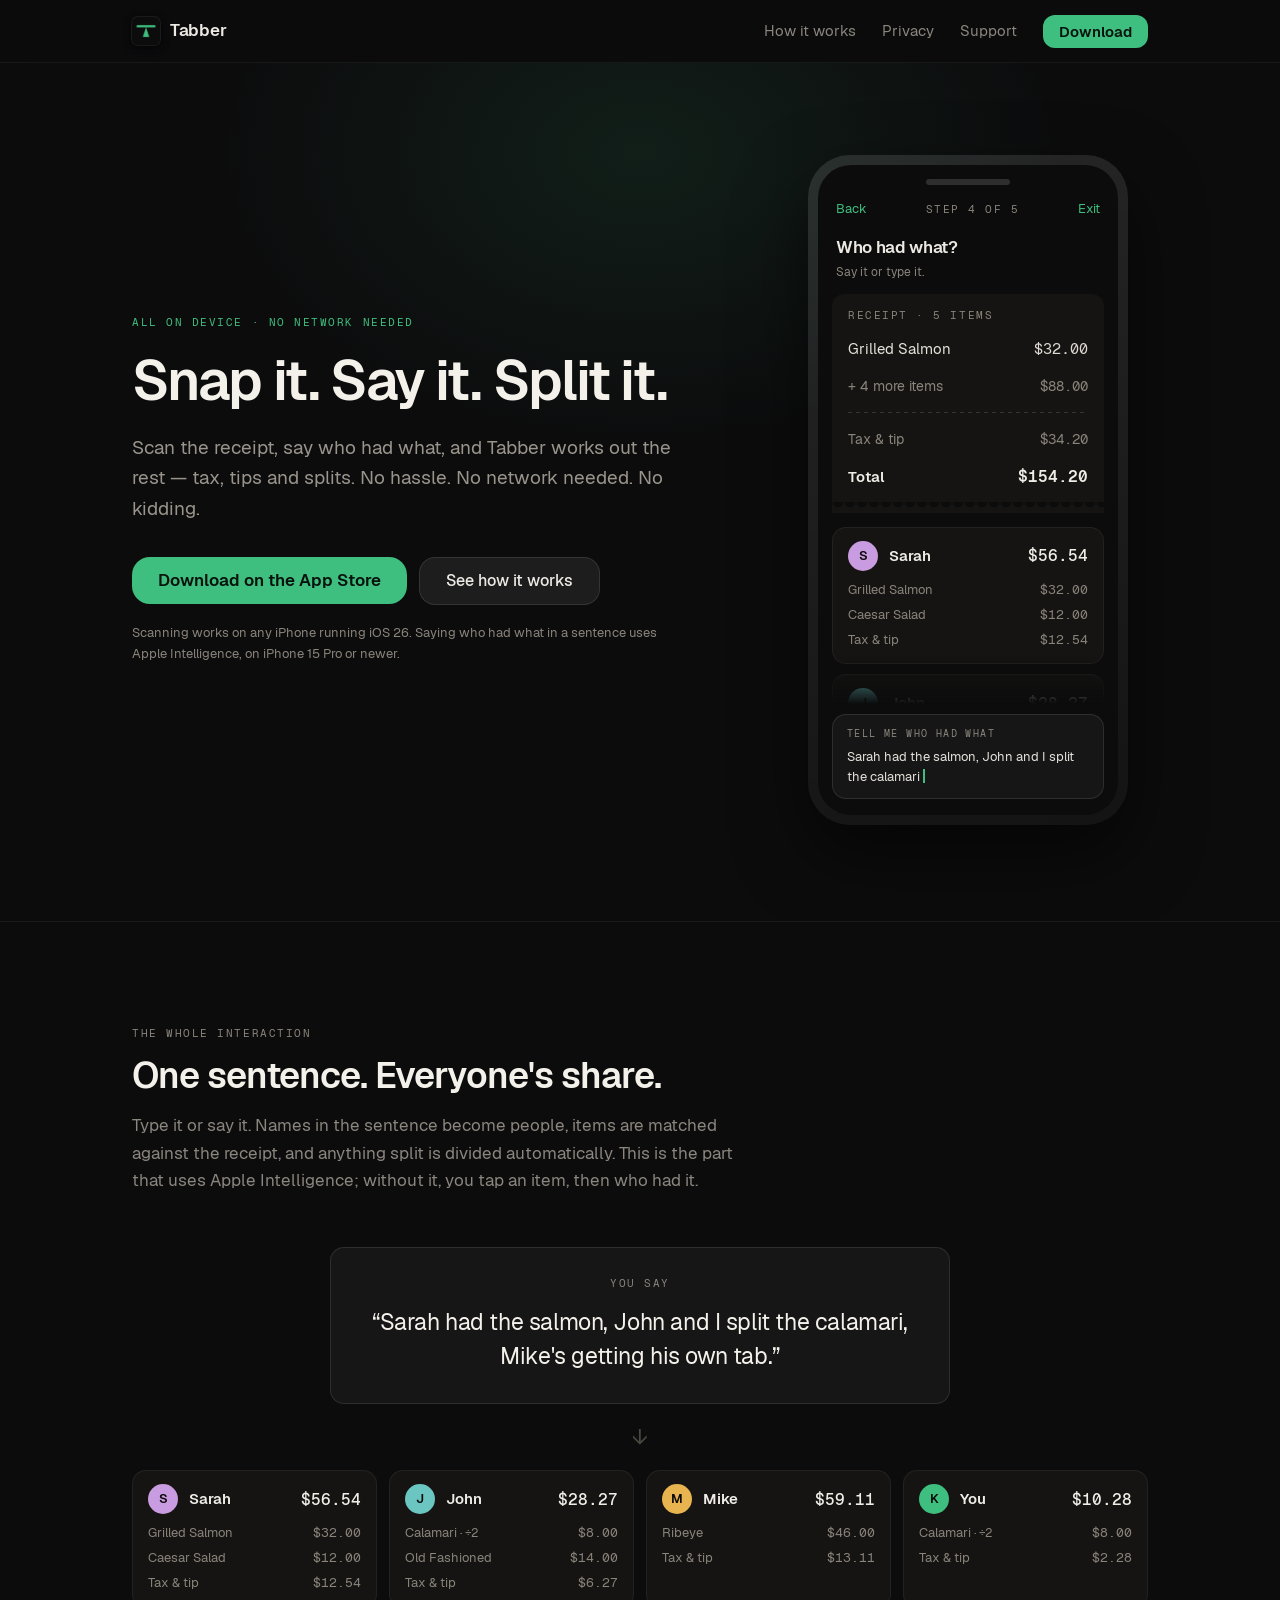
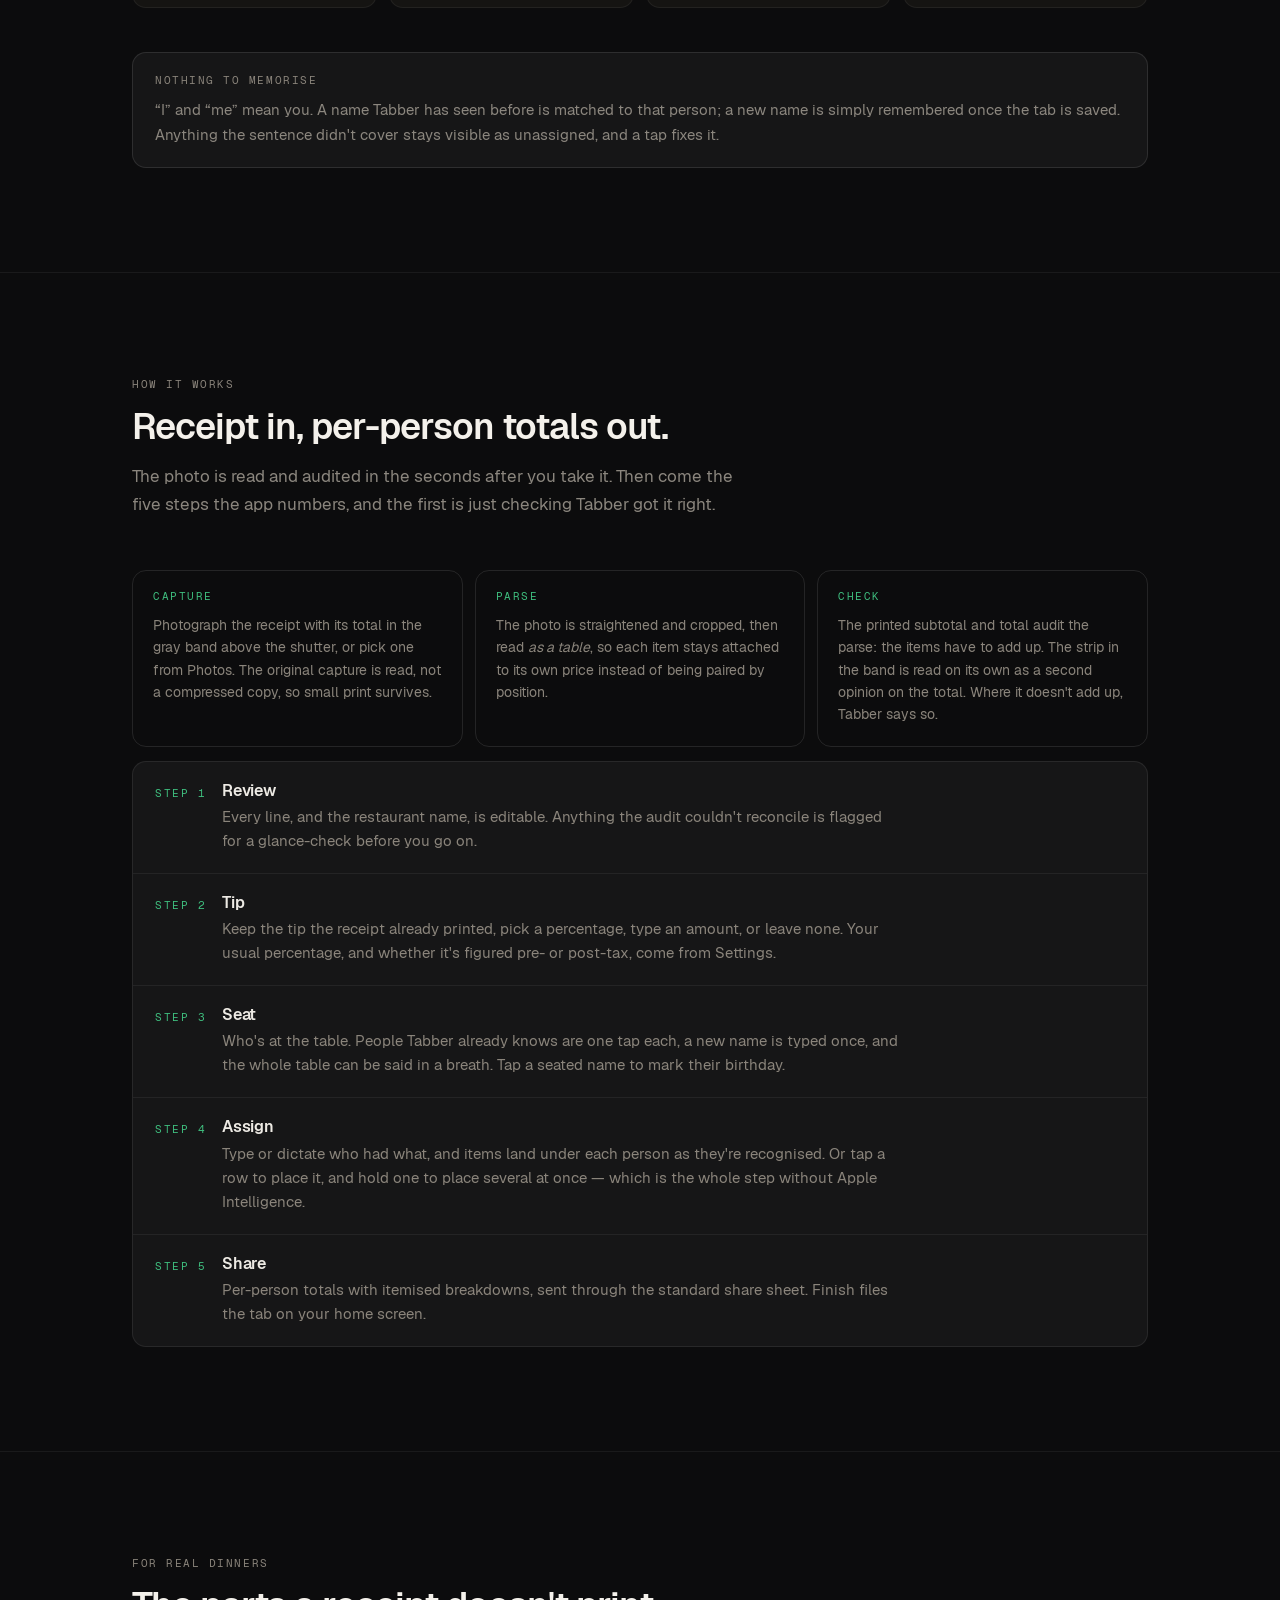
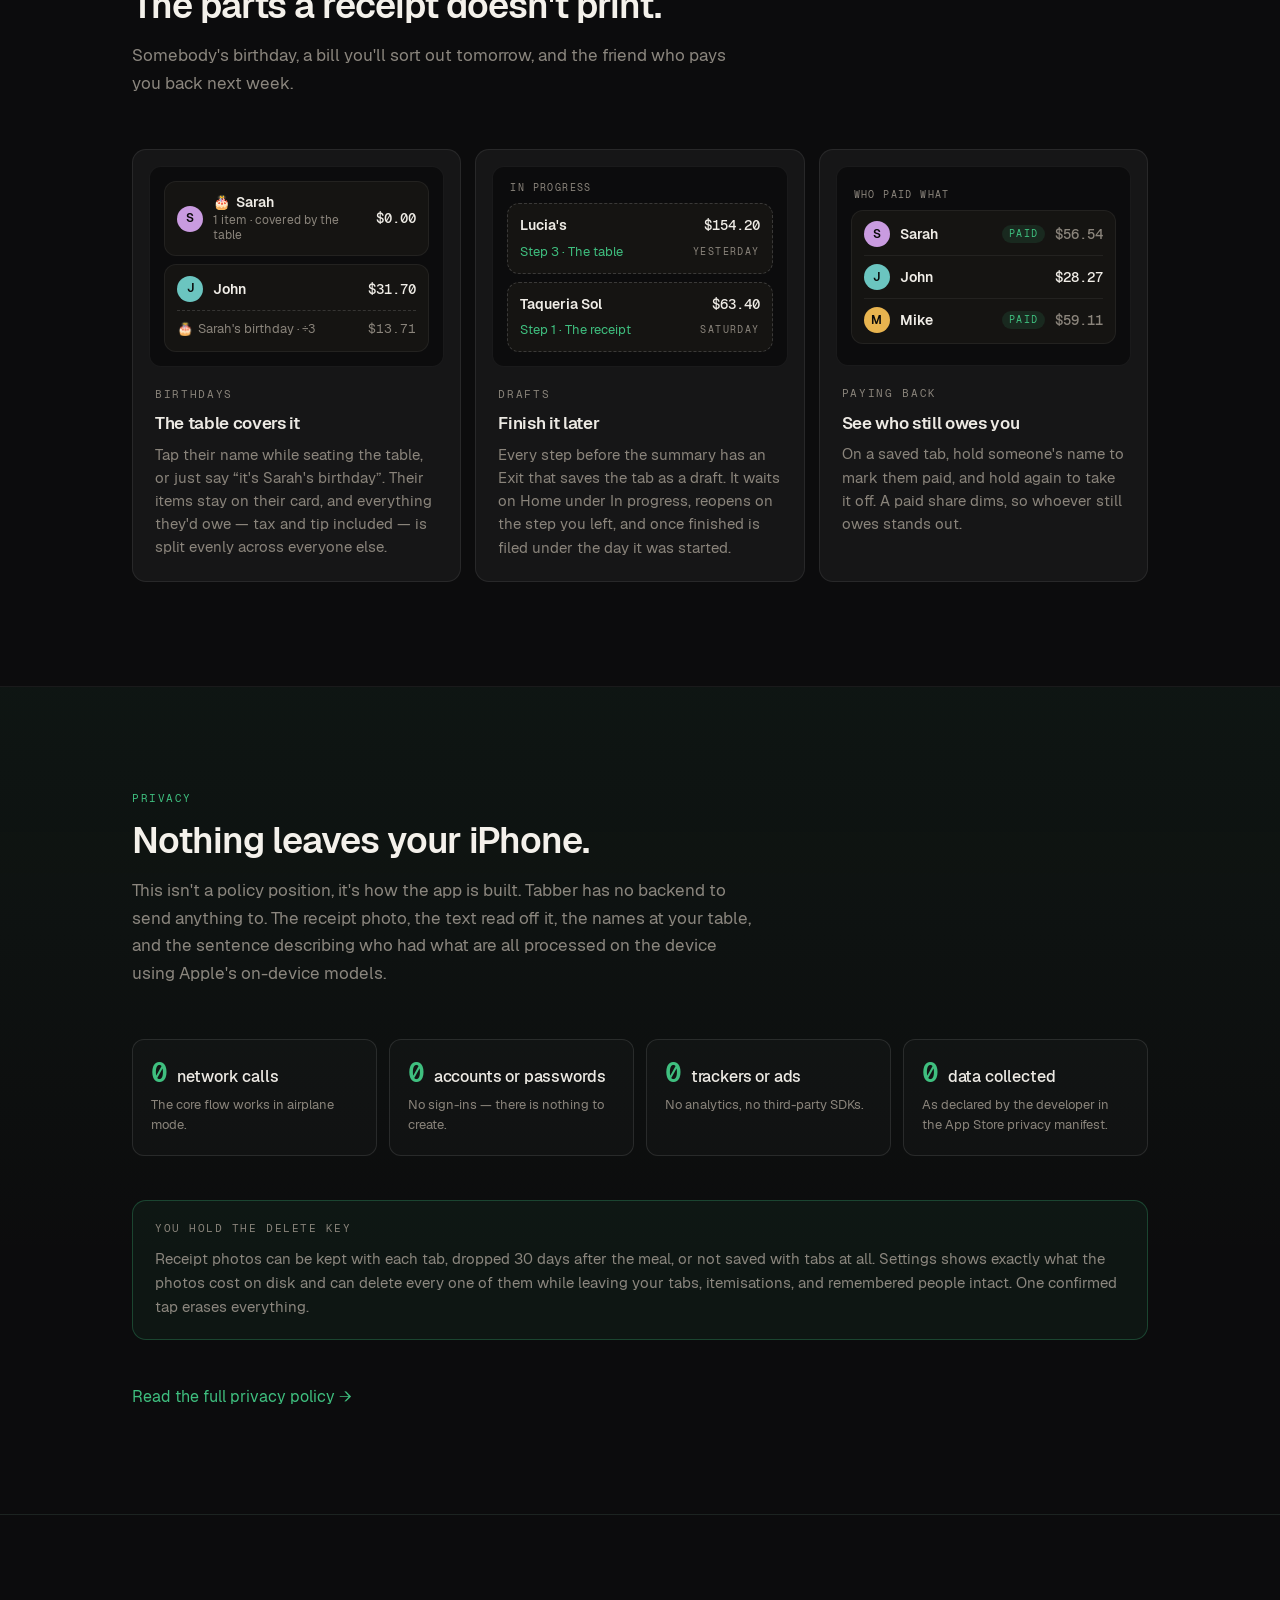
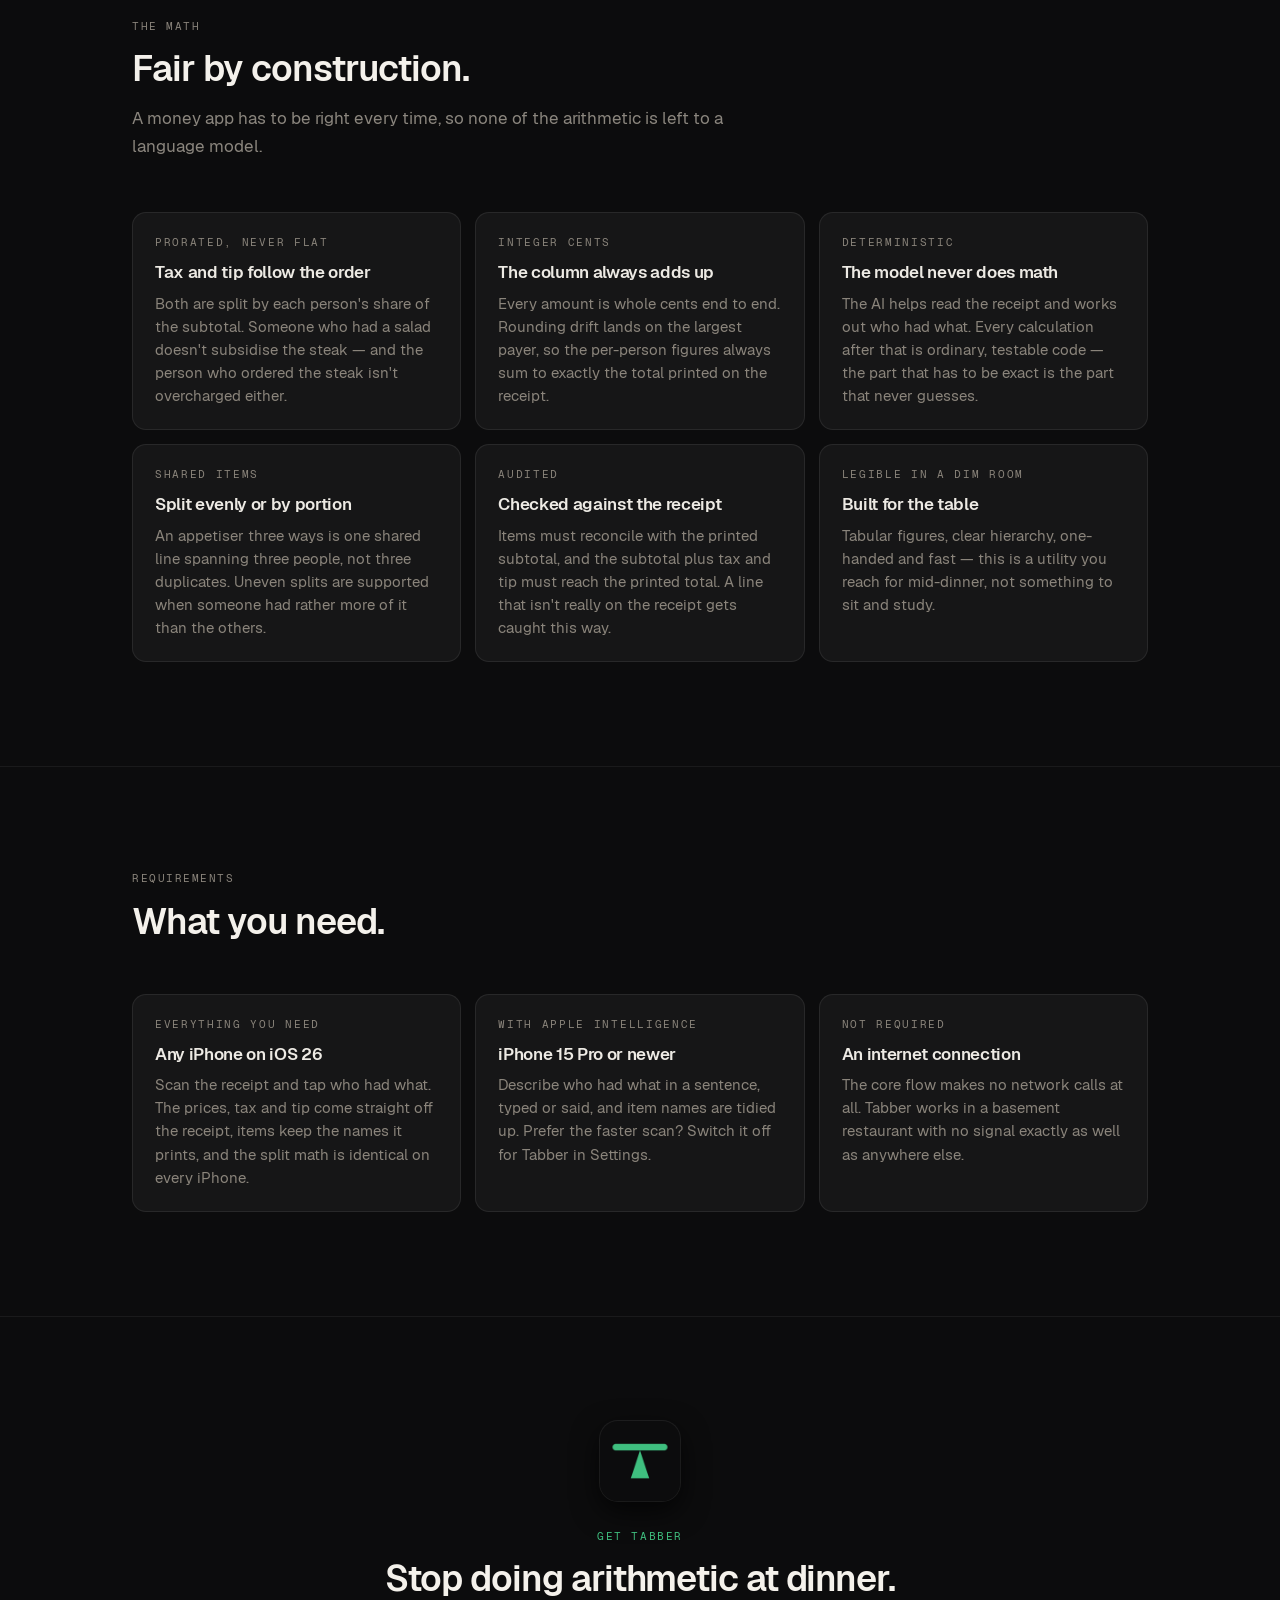
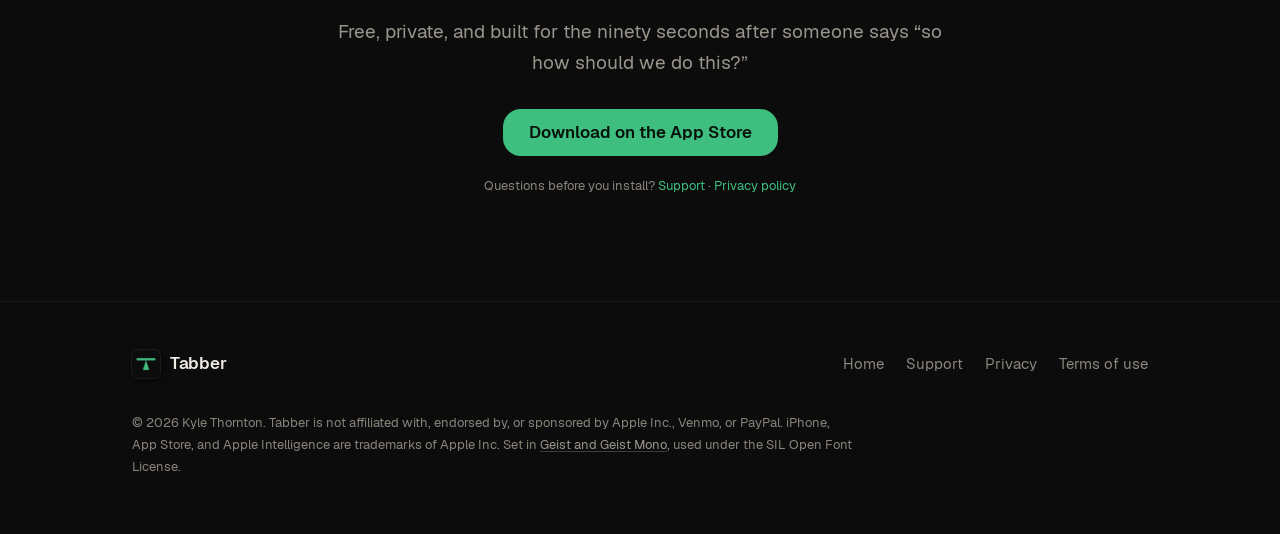
==== commit df939ecf: "Say that receipts scan on every iPhone, for 1.6 Hold this until 1.6 is live. It describes builds 64-" ====
--- a/index.html
+++ b/index.html
@@ -52,8 +52,8 @@
   "description": "Scan the receipt, say who had what, and Tabber works out the rest — tax, tips and splits. Everything runs on the iPhone; the core flow makes no network calls.",
   "applicationCategory": "FinanceApplication",
   "operatingSystem": "iOS 26",
-  "softwareVersion": "1.5",
-  "softwareRequirements": "iOS 26 or later. Receipt scanning and plain-English assignment need an Apple Intelligence–capable iPhone (iPhone 15 Pro or newer); every other iPhone on iOS 26 can use manual entry.",
+  "softwareVersion": "1.6",
+  "softwareRequirements": "iOS 26 or later. Receipt scanning works on every iPhone running iOS 26. Describing who had what in a sentence, and tidied item names, need Apple Intelligence (iPhone 15 Pro or newer).",
   "permissions": "Camera, Microphone, Speech Recognition, Photo Library — each optional, each declinable without losing access to the app",
   "downloadUrl": "https://apps.apple.com/app/id6796184808",
   "installUrl": "https://apps.apple.com/app/id6796184808",
@@ -108,7 +108,7 @@
             <a class="btn btn-secondary" href="#how">See how it works</a>
           </div>
 
-          <p class="hero-note">Scanning needs an iPhone&nbsp;15&nbsp;Pro or newer. Manual entry works on any iPhone running iOS&nbsp;26.</p>
+          <p class="hero-note">Scanning works on any iPhone running iOS&nbsp;26. Saying who had what in a sentence uses Apple&nbsp;Intelligence, on iPhone&nbsp;15&nbsp;Pro or newer.</p>
         </div>
 
         <!-- Decorative illustration. The same split is presented accessibly in
@@ -208,7 +208,9 @@
         <h2>One sentence. Everyone's share.</h2>
         <p>
           Type it or say it. Names in the sentence become people, items are matched
-          against the receipt, and anything split is divided automatically.
+          against the receipt, and anything split is divided automatically. This is
+          the part that uses Apple Intelligence; without it, you tap an item, then
+          who had it.
         </p>
       </div>
 
@@ -364,9 +366,9 @@
           <div>
             <h3>Assign</h3>
             <p>
-              Type or dictate who had what. Items land under each person as they're
-              recognised — or tap a row to place it, and hold one to place several
-              at once.
+              Type or dictate who had what, and items land under each person as
+              they're recognised. Or tap a row to place it, and hold one to place
+              several at once — which is the whole step without Apple Intelligence.
             </p>
           </div>
         </li>
@@ -581,7 +583,7 @@
           <span class="micro">Deterministic</span>
           <h3>The model never does math</h3>
           <p>
-            The AI reads the receipt and works out who had what. Every calculation
+            The AI helps read the receipt and works out who had what. Every calculation
             after that is ordinary, testable code — the part that has to be exact
             is the part that never guesses.
           </p>
@@ -626,20 +628,20 @@
 
       <div class="grid-3 trio reveal">
         <div class="feature">
-          <span class="micro">Full experience</span>
+          <span class="micro">Everything you need</span>
+          <h3>Any iPhone on iOS 26</h3>
+          <p>
+            Scan the receipt and tap who had what. The prices, tax and tip come
+            straight off the receipt, items keep the names it prints, and the split
+            math is identical on every iPhone.
+          </p>
+        </div>
+        <div class="feature">
+          <span class="micro">With Apple Intelligence</span>
           <h3>iPhone 15 Pro or newer</h3>
           <p>
-            Scanning and plain-English assignment use Apple Intelligence, which needs
-            capable hardware and iOS 26.
-          </p>
-        </div>
-        <div class="feature">
-          <span class="micro">Everything else</span>
-          <h3>Any iPhone on iOS 26</h3>
-          <p>
-            On hardware that can't run the on-device models, Tabber falls back to
-            manual entry: name the place, type the items, and the split math works
-            identically.
+            Describe who had what in a sentence, typed or said, and item names are
+            tidied up. Prefer the faster scan? Switch it off for Tabber in Settings.
           </p>
         </div>
         <div class="feature">
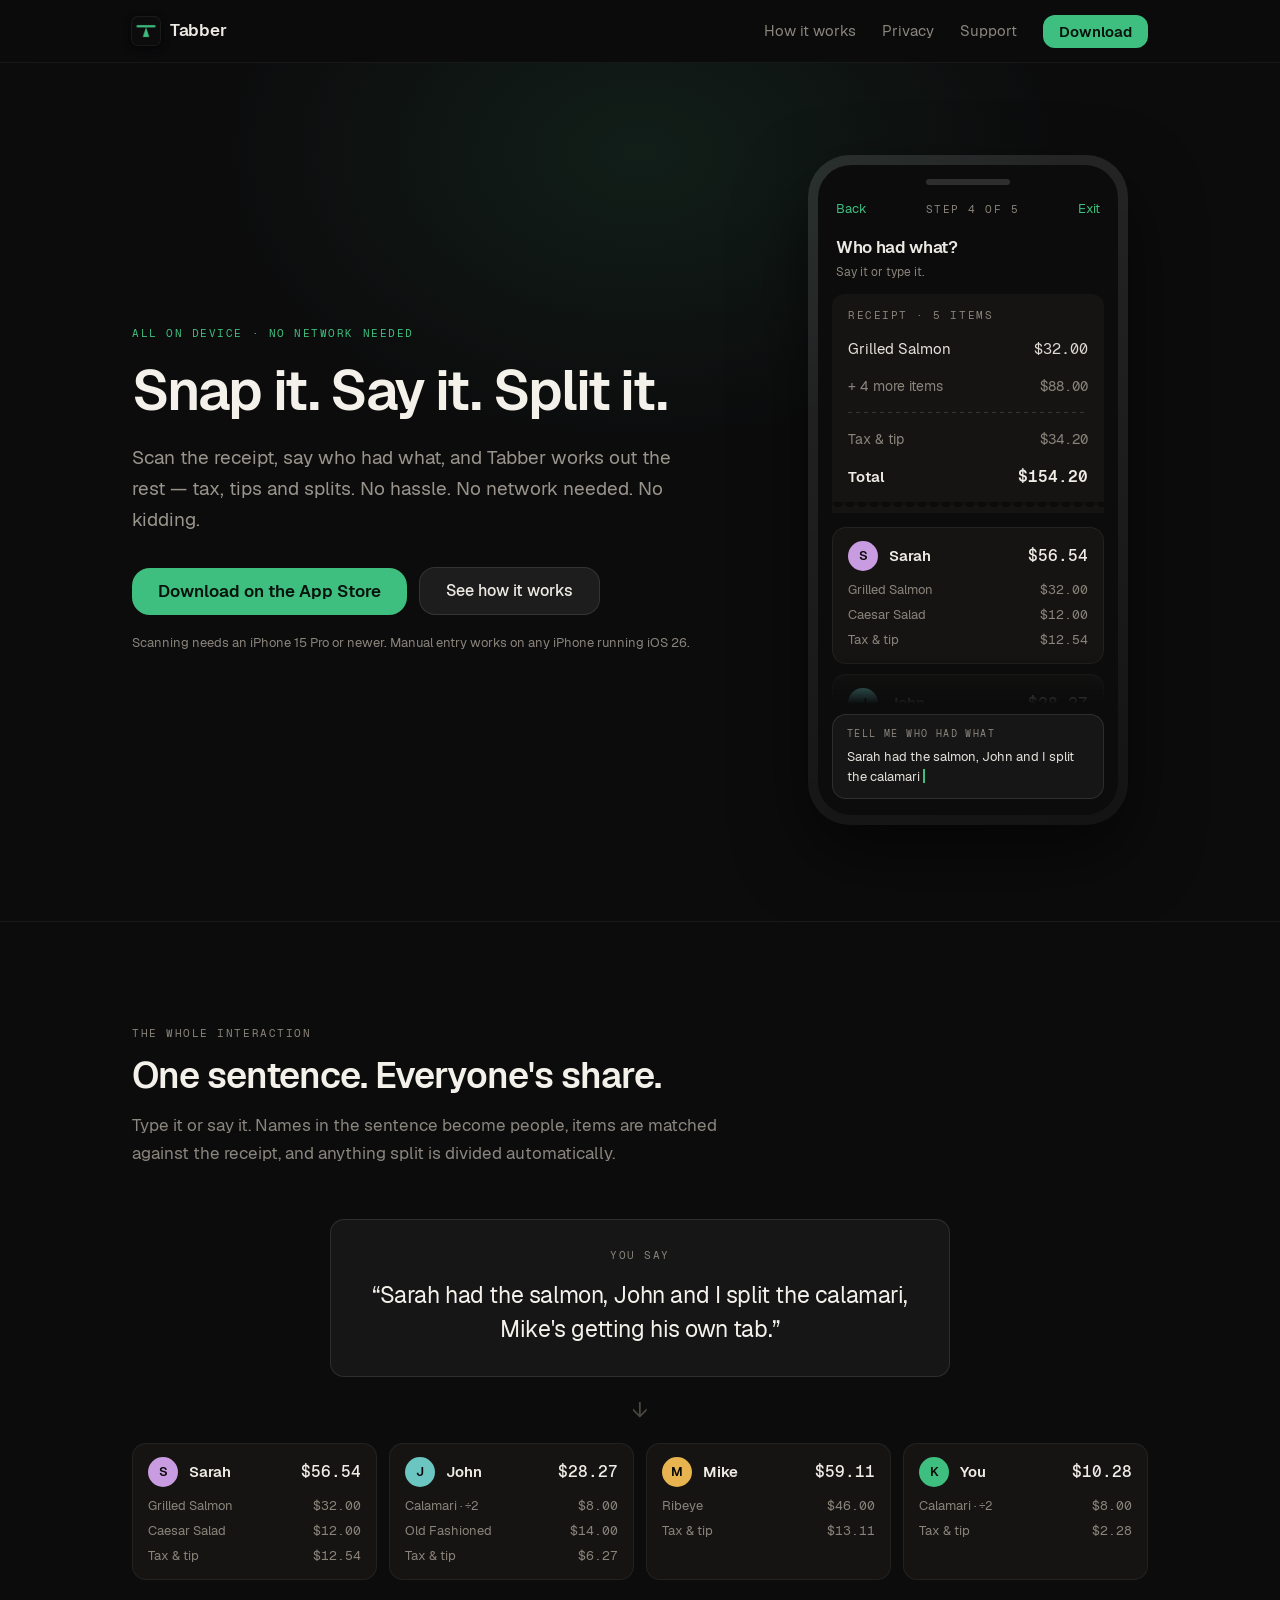
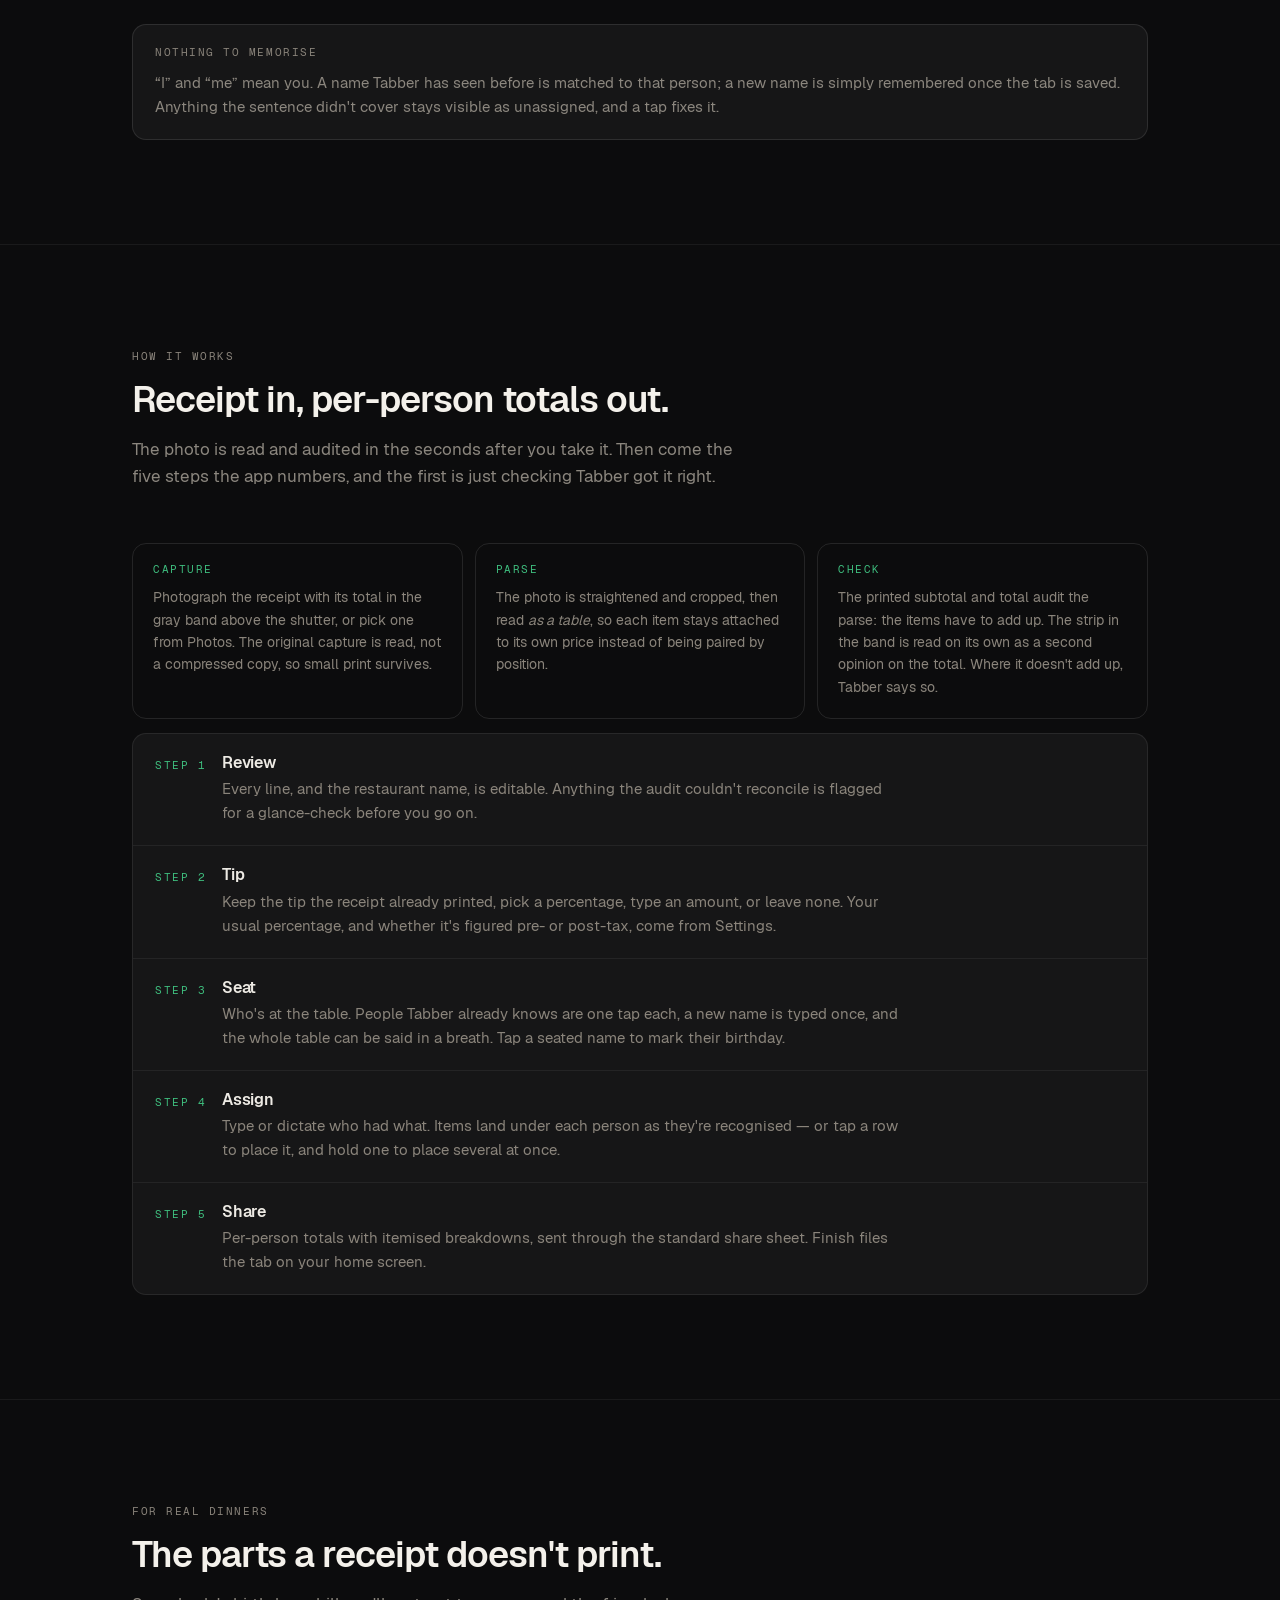
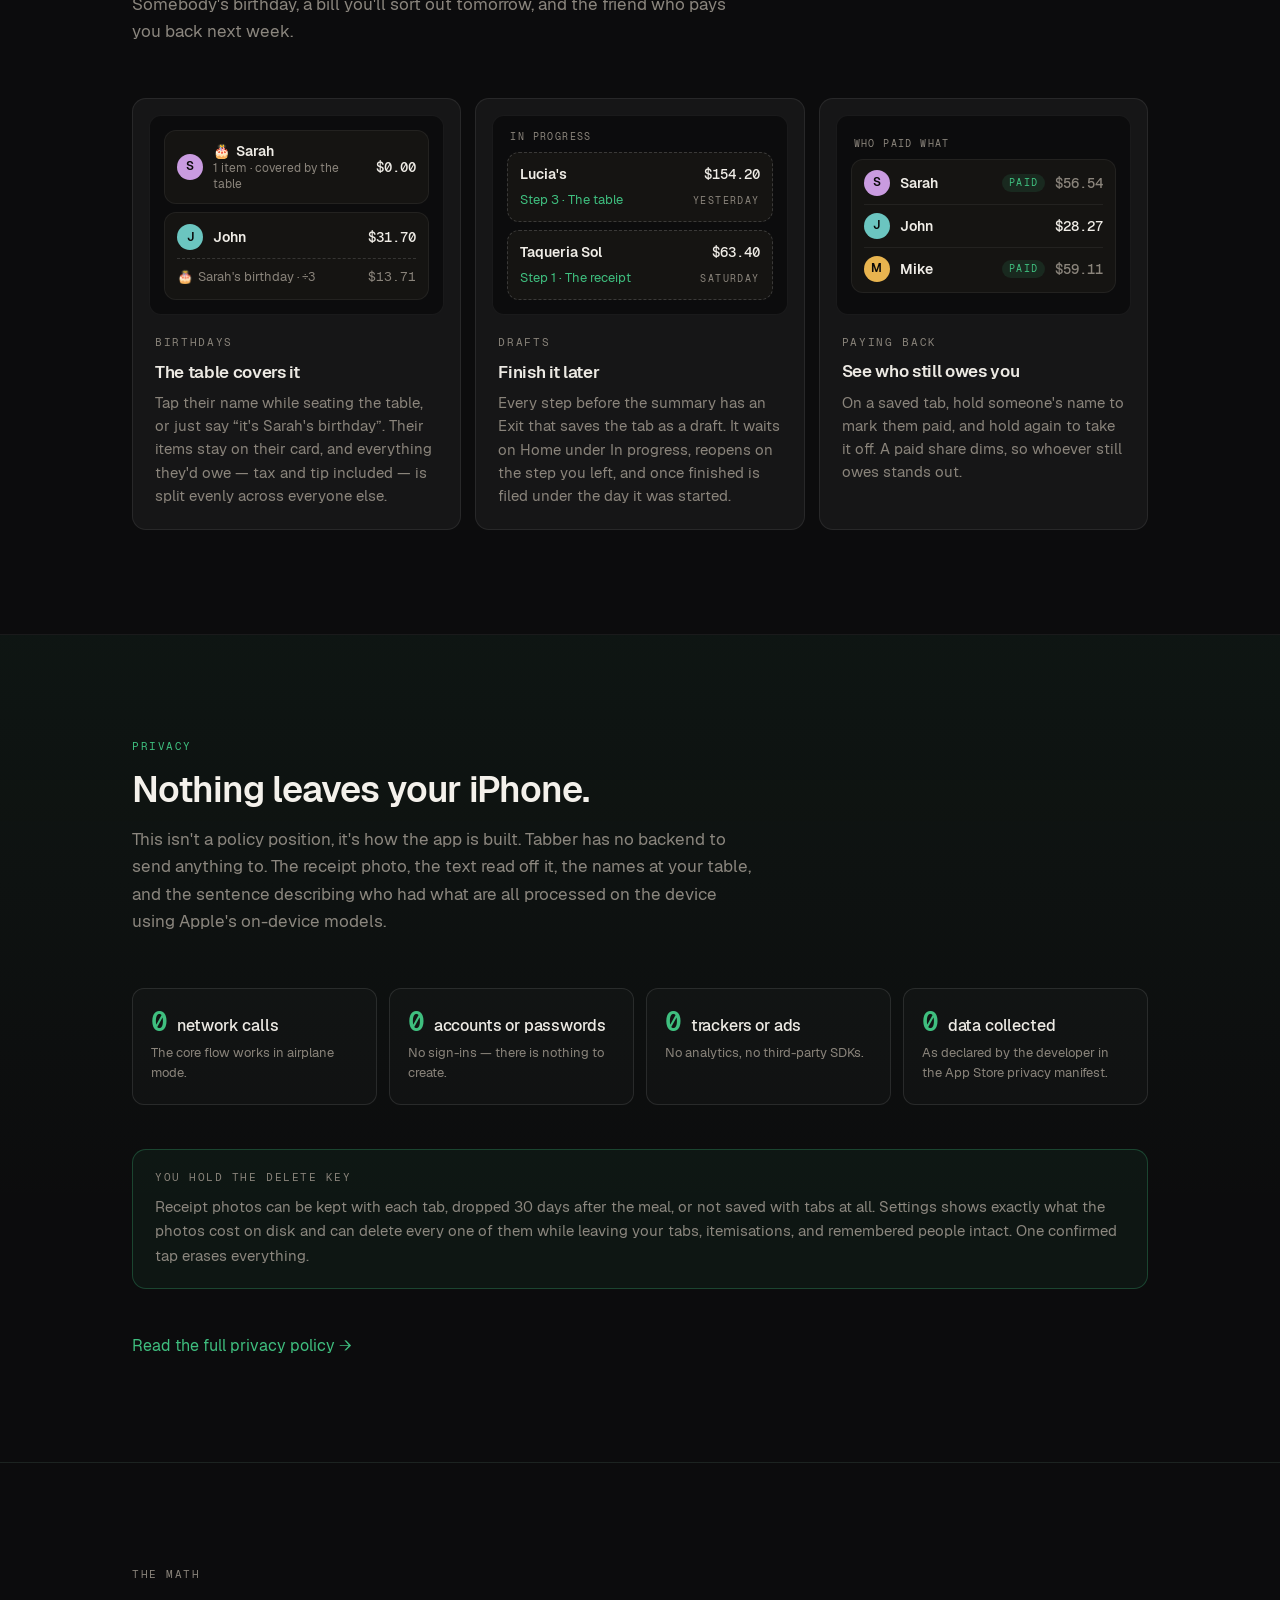
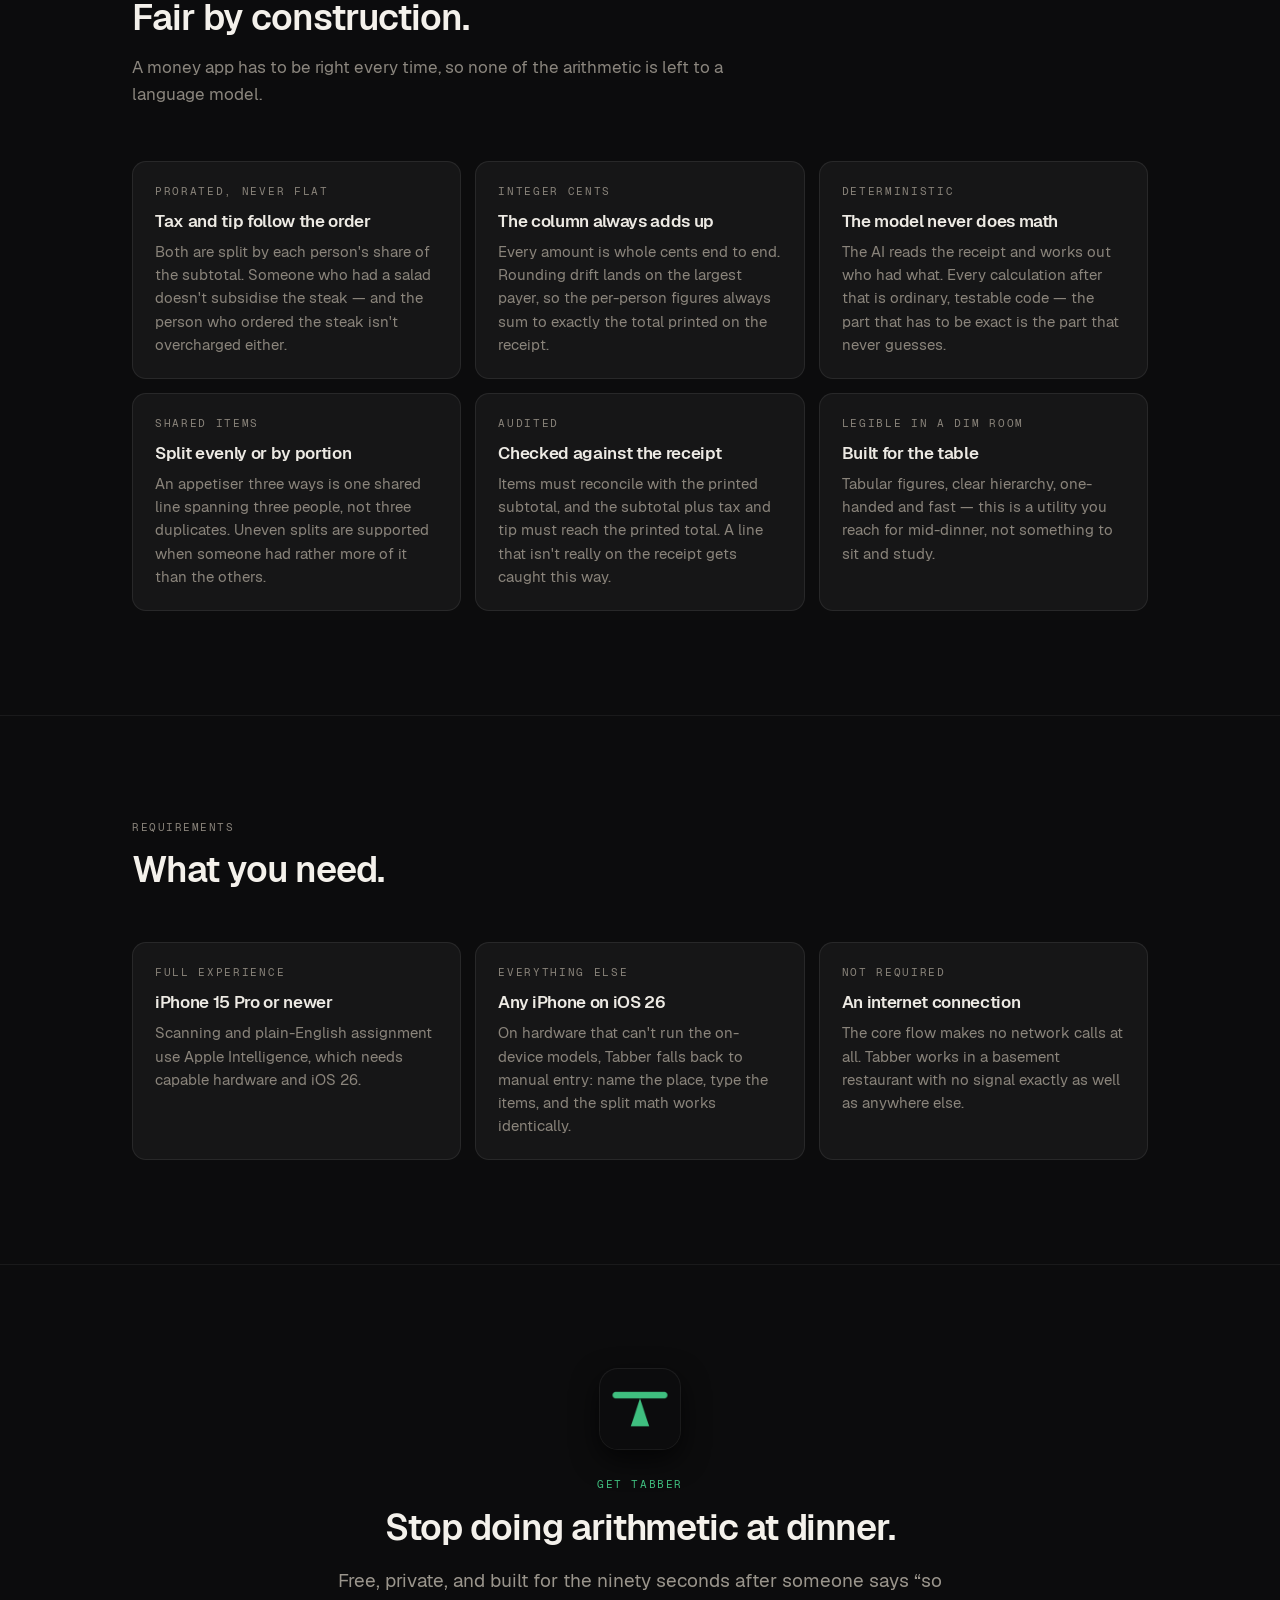
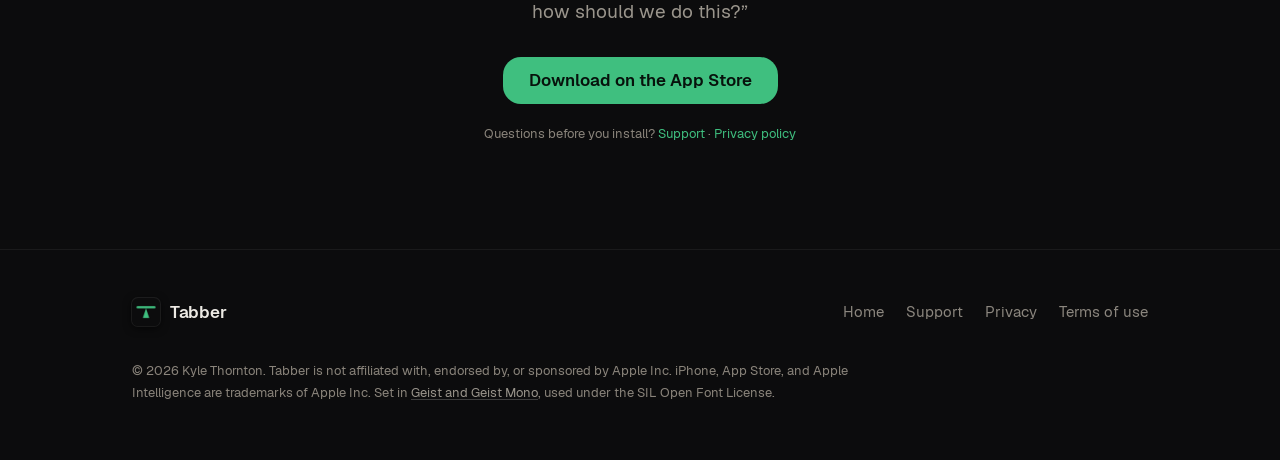
==== commit 7db13811: "Take the Venmo and Apple Cash requests off the roadmap Kyle's call: they are no longer planned. Supp" ====
--- a/index.html
+++ b/index.html
@@ -52,8 +52,8 @@
   "description": "Scan the receipt, say who had what, and Tabber works out the rest — tax, tips and splits. Everything runs on the iPhone; the core flow makes no network calls.",
   "applicationCategory": "FinanceApplication",
   "operatingSystem": "iOS 26",
-  "softwareVersion": "1.6",
-  "softwareRequirements": "iOS 26 or later. Receipt scanning works on every iPhone running iOS 26. Describing who had what in a sentence, and tidied item names, need Apple Intelligence (iPhone 15 Pro or newer).",
+  "softwareVersion": "1.5",
+  "softwareRequirements": "iOS 26 or later. Receipt scanning and plain-English assignment need an Apple Intelligence–capable iPhone (iPhone 15 Pro or newer); every other iPhone on iOS 26 can use manual entry.",
   "permissions": "Camera, Microphone, Speech Recognition, Photo Library — each optional, each declinable without losing access to the app",
   "downloadUrl": "https://apps.apple.com/app/id6796184808",
   "installUrl": "https://apps.apple.com/app/id6796184808",
@@ -108,7 +108,7 @@
             <a class="btn btn-secondary" href="#how">See how it works</a>
           </div>
 
-          <p class="hero-note">Scanning works on any iPhone running iOS&nbsp;26. Saying who had what in a sentence uses Apple&nbsp;Intelligence, on iPhone&nbsp;15&nbsp;Pro or newer.</p>
+          <p class="hero-note">Scanning needs an iPhone&nbsp;15&nbsp;Pro or newer. Manual entry works on any iPhone running iOS&nbsp;26.</p>
         </div>
 
         <!-- Decorative illustration. The same split is presented accessibly in
@@ -208,9 +208,7 @@
         <h2>One sentence. Everyone's share.</h2>
         <p>
           Type it or say it. Names in the sentence become people, items are matched
-          against the receipt, and anything split is divided automatically. This is
-          the part that uses Apple Intelligence; without it, you tap an item, then
-          who had it.
+          against the receipt, and anything split is divided automatically.
         </p>
       </div>
 
@@ -366,9 +364,9 @@
           <div>
             <h3>Assign</h3>
             <p>
-              Type or dictate who had what, and items land under each person as
-              they're recognised. Or tap a row to place it, and hold one to place
-              several at once — which is the whole step without Apple Intelligence.
+              Type or dictate who had what. Items land under each person as they're
+              recognised — or tap a row to place it, and hold one to place several
+              at once.
             </p>
           </div>
         </li>
@@ -583,7 +581,7 @@
           <span class="micro">Deterministic</span>
           <h3>The model never does math</h3>
           <p>
-            The AI helps read the receipt and works out who had what. Every calculation
+            The AI reads the receipt and works out who had what. Every calculation
             after that is ordinary, testable code — the part that has to be exact
             is the part that never guesses.
           </p>
@@ -628,20 +626,20 @@
 
       <div class="grid-3 trio reveal">
         <div class="feature">
-          <span class="micro">Everything you need</span>
+          <span class="micro">Full experience</span>
+          <h3>iPhone 15 Pro or newer</h3>
+          <p>
+            Scanning and plain-English assignment use Apple Intelligence, which needs
+            capable hardware and iOS 26.
+          </p>
+        </div>
+        <div class="feature">
+          <span class="micro">Everything else</span>
           <h3>Any iPhone on iOS 26</h3>
           <p>
-            Scan the receipt and tap who had what. The prices, tax and tip come
-            straight off the receipt, items keep the names it prints, and the split
-            math is identical on every iPhone.
-          </p>
-        </div>
-        <div class="feature">
-          <span class="micro">With Apple Intelligence</span>
-          <h3>iPhone 15 Pro or newer</h3>
-          <p>
-            Describe who had what in a sentence, typed or said, and item names are
-            tidied up. Prefer the faster scan? Switch it off for Tabber in Settings.
+            On hardware that can't run the on-device models, Tabber falls back to
+            manual entry: name the place, type the items, and the split math works
+            identically.
           </p>
         </div>
         <div class="feature">
@@ -697,7 +695,7 @@
     </div>
     <p class="footer-fine">
       © <span data-year>2026</span> Kyle Thornton. Tabber is not affiliated with, endorsed by, or
-      sponsored by Apple Inc., Venmo, or PayPal. iPhone, App&nbsp;Store, and Apple Intelligence are
+      sponsored by Apple Inc. iPhone, App&nbsp;Store, and Apple Intelligence are
       trademarks of Apple&nbsp;Inc. Set in
       <a href="https://vercel.com/font" target="_blank" rel="noopener">Geist and Geist Mono</a>, used under the
       SIL Open Font License.
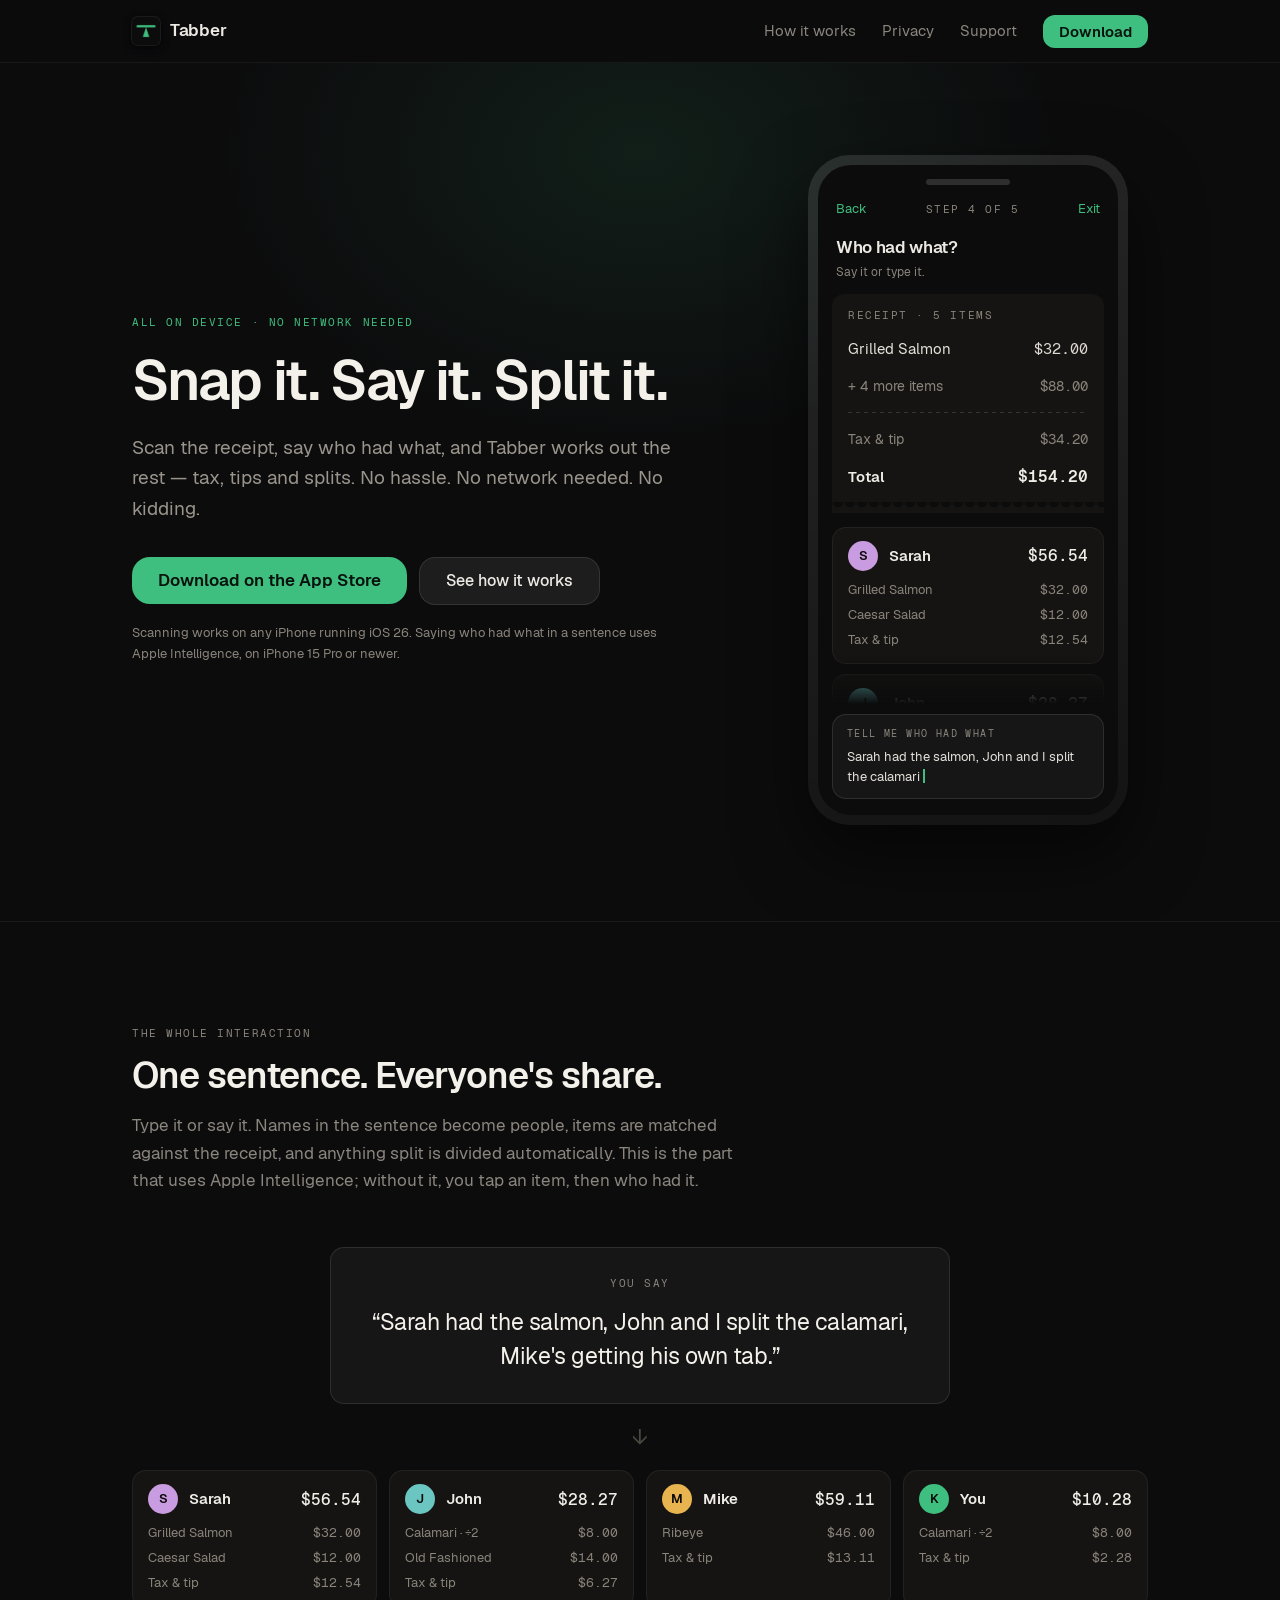
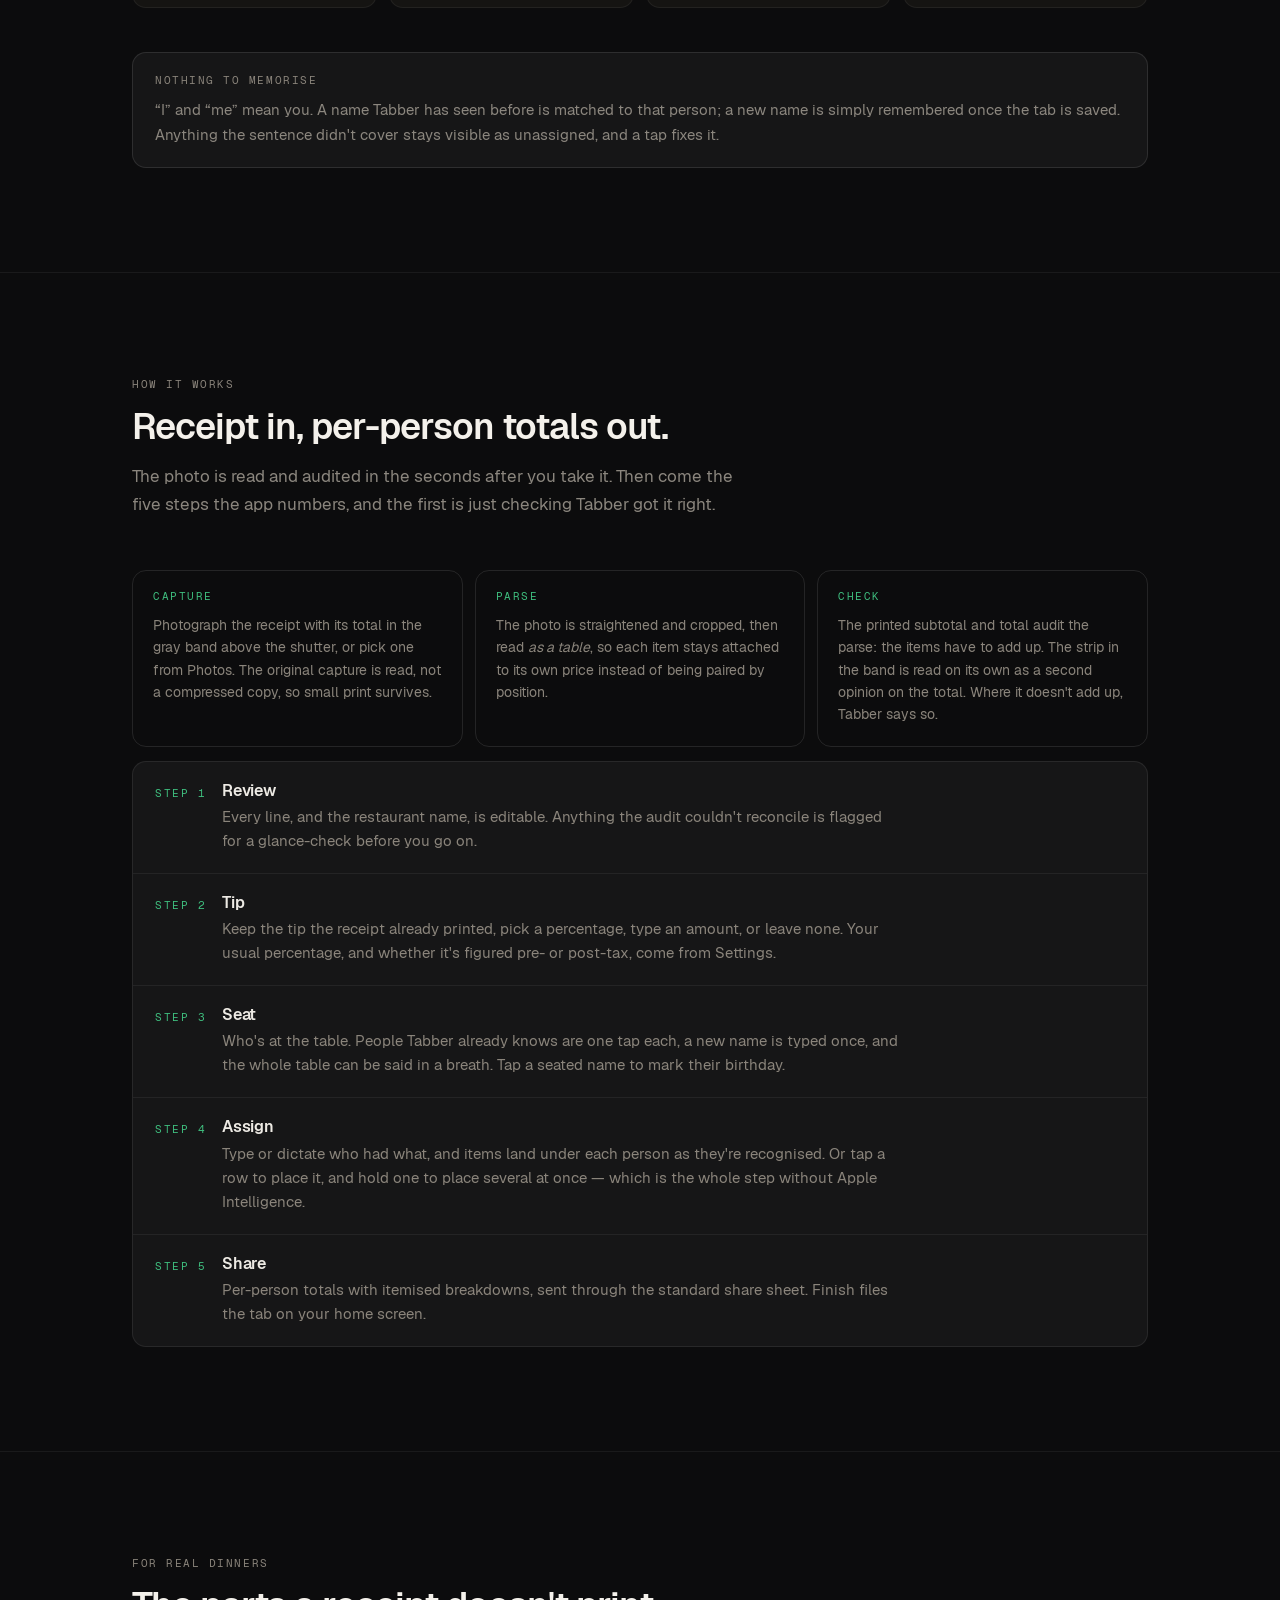
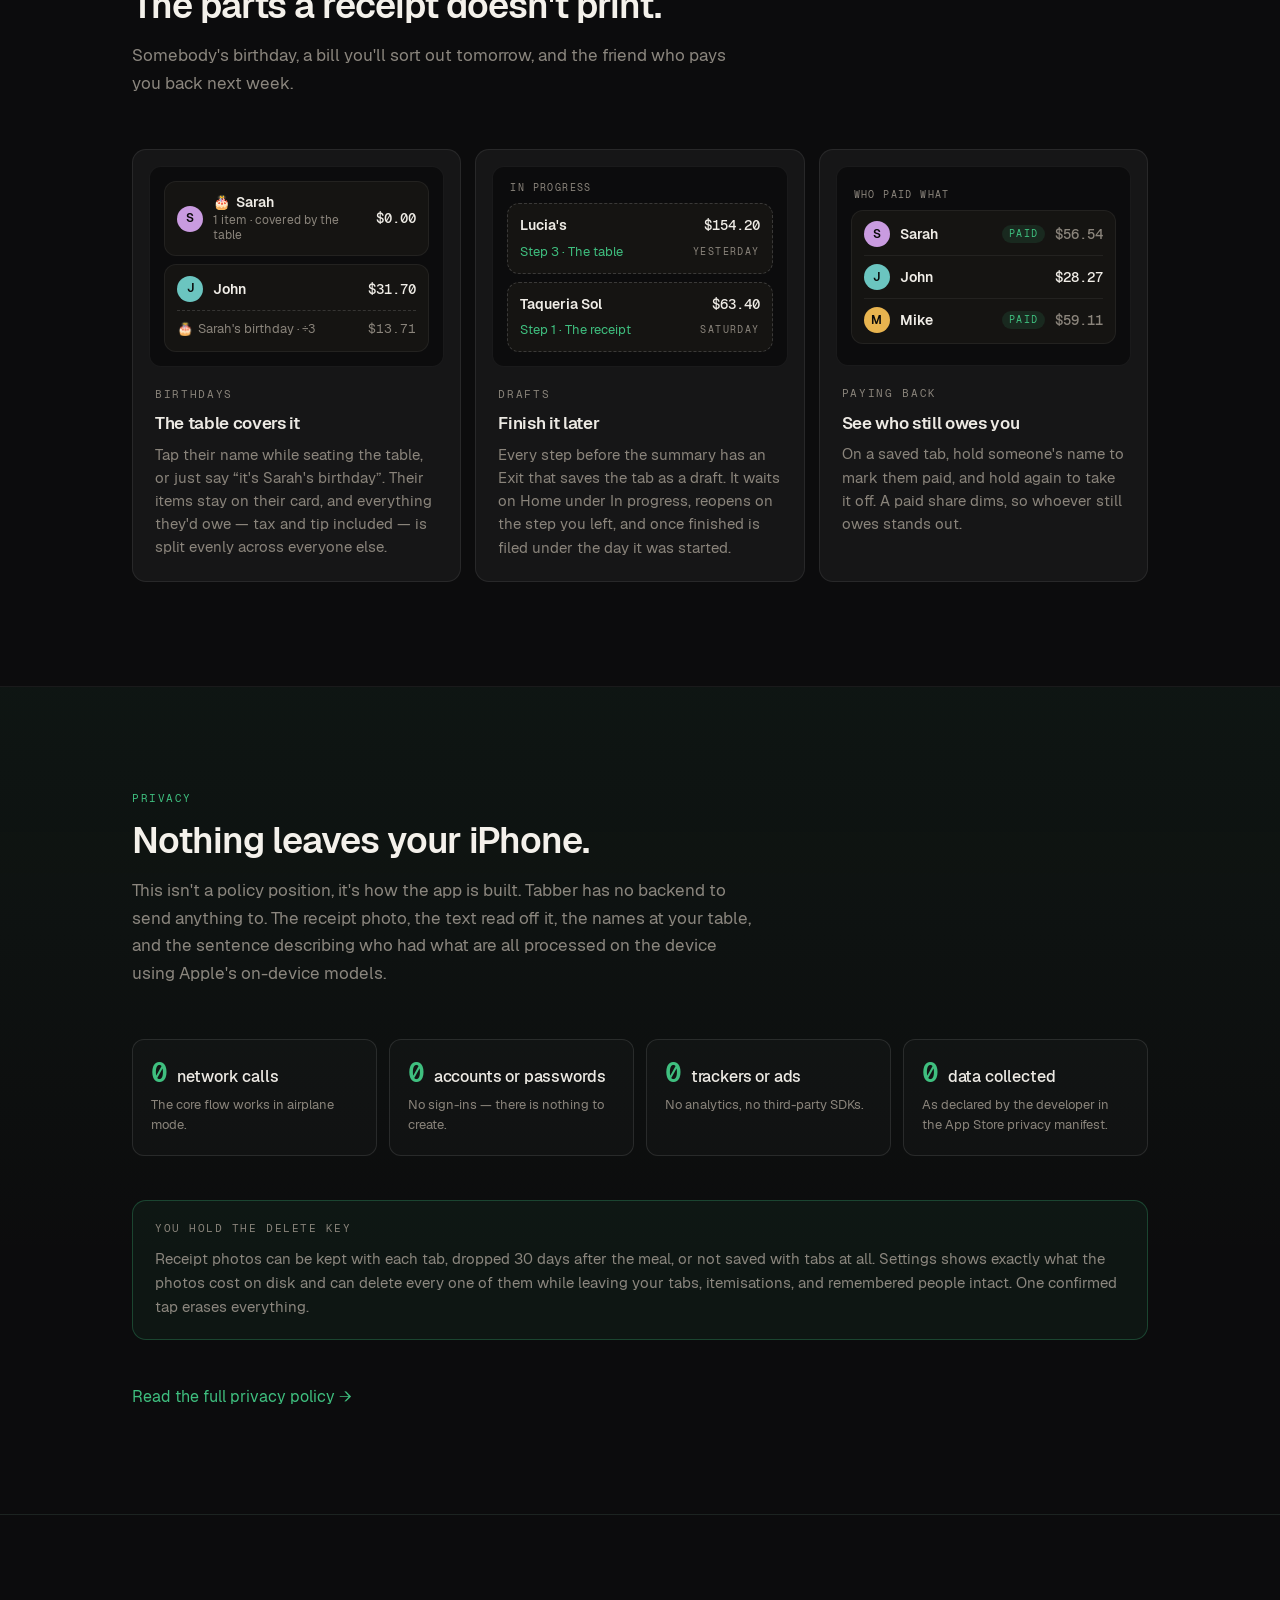
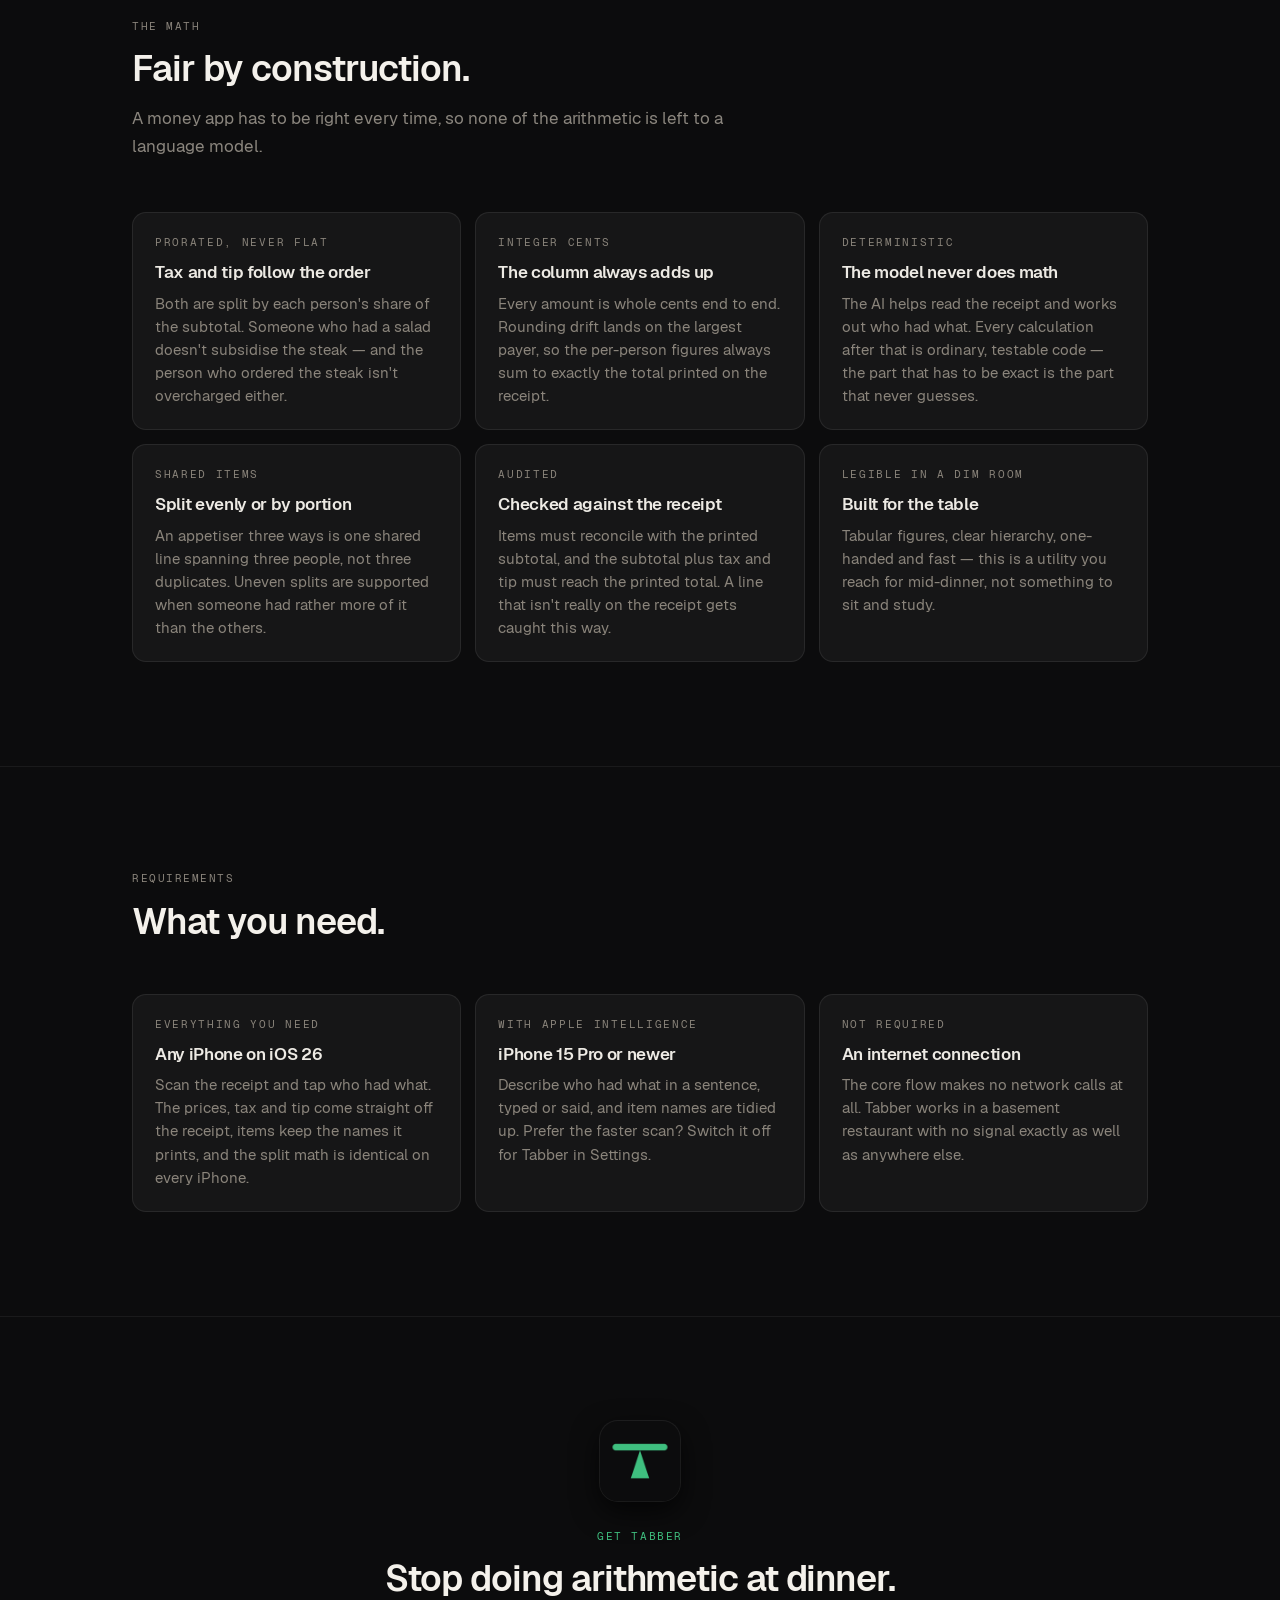
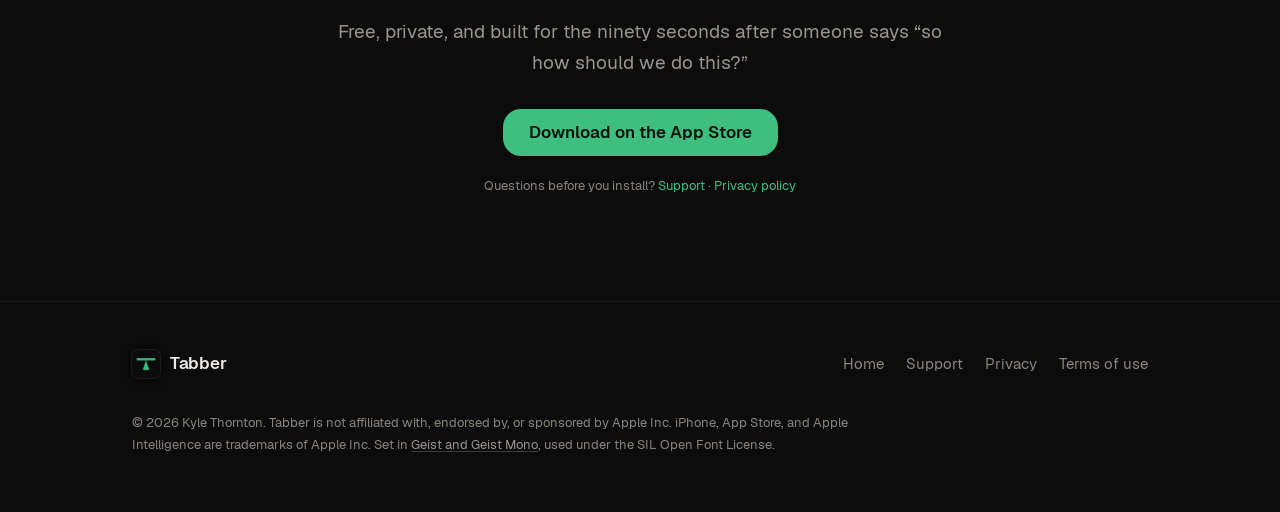
==== commit 80987bff: "Merge branch 'site-1.5' into site-1.6 # Conflicts: #	privacy.html" ====
--- a/index.html
+++ b/index.html
@@ -52,8 +52,8 @@
   "description": "Scan the receipt, say who had what, and Tabber works out the rest — tax, tips and splits. Everything runs on the iPhone; the core flow makes no network calls.",
   "applicationCategory": "FinanceApplication",
   "operatingSystem": "iOS 26",
-  "softwareVersion": "1.5",
-  "softwareRequirements": "iOS 26 or later. Receipt scanning and plain-English assignment need an Apple Intelligence–capable iPhone (iPhone 15 Pro or newer); every other iPhone on iOS 26 can use manual entry.",
+  "softwareVersion": "1.6",
+  "softwareRequirements": "iOS 26 or later. Receipt scanning works on every iPhone running iOS 26. Describing who had what in a sentence, and tidied item names, need Apple Intelligence (iPhone 15 Pro or newer).",
   "permissions": "Camera, Microphone, Speech Recognition, Photo Library — each optional, each declinable without losing access to the app",
   "downloadUrl": "https://apps.apple.com/app/id6796184808",
   "installUrl": "https://apps.apple.com/app/id6796184808",
@@ -108,7 +108,7 @@
             <a class="btn btn-secondary" href="#how">See how it works</a>
           </div>
 
-          <p class="hero-note">Scanning needs an iPhone&nbsp;15&nbsp;Pro or newer. Manual entry works on any iPhone running iOS&nbsp;26.</p>
+          <p class="hero-note">Scanning works on any iPhone running iOS&nbsp;26. Saying who had what in a sentence uses Apple&nbsp;Intelligence, on iPhone&nbsp;15&nbsp;Pro or newer.</p>
         </div>
 
         <!-- Decorative illustration. The same split is presented accessibly in
@@ -208,7 +208,9 @@
         <h2>One sentence. Everyone's share.</h2>
         <p>
           Type it or say it. Names in the sentence become people, items are matched
-          against the receipt, and anything split is divided automatically.
+          against the receipt, and anything split is divided automatically. This is
+          the part that uses Apple Intelligence; without it, you tap an item, then
+          who had it.
         </p>
       </div>
 
@@ -364,9 +366,9 @@
           <div>
             <h3>Assign</h3>
             <p>
-              Type or dictate who had what. Items land under each person as they're
-              recognised — or tap a row to place it, and hold one to place several
-              at once.
+              Type or dictate who had what, and items land under each person as
+              they're recognised. Or tap a row to place it, and hold one to place
+              several at once — which is the whole step without Apple Intelligence.
             </p>
           </div>
         </li>
@@ -581,7 +583,7 @@
           <span class="micro">Deterministic</span>
           <h3>The model never does math</h3>
           <p>
-            The AI reads the receipt and works out who had what. Every calculation
+            The AI helps read the receipt and works out who had what. Every calculation
             after that is ordinary, testable code — the part that has to be exact
             is the part that never guesses.
           </p>
@@ -626,20 +628,20 @@
 
       <div class="grid-3 trio reveal">
         <div class="feature">
-          <span class="micro">Full experience</span>
+          <span class="micro">Everything you need</span>
+          <h3>Any iPhone on iOS 26</h3>
+          <p>
+            Scan the receipt and tap who had what. The prices, tax and tip come
+            straight off the receipt, items keep the names it prints, and the split
+            math is identical on every iPhone.
+          </p>
+        </div>
+        <div class="feature">
+          <span class="micro">With Apple Intelligence</span>
           <h3>iPhone 15 Pro or newer</h3>
           <p>
-            Scanning and plain-English assignment use Apple Intelligence, which needs
-            capable hardware and iOS 26.
-          </p>
-        </div>
-        <div class="feature">
-          <span class="micro">Everything else</span>
-          <h3>Any iPhone on iOS 26</h3>
-          <p>
-            On hardware that can't run the on-device models, Tabber falls back to
-            manual entry: name the place, type the items, and the split math works
-            identically.
+            Describe who had what in a sentence, typed or said, and item names are
+            tidied up. Prefer the faster scan? Switch it off for Tabber in Settings.
           </p>
         </div>
         <div class="feature">
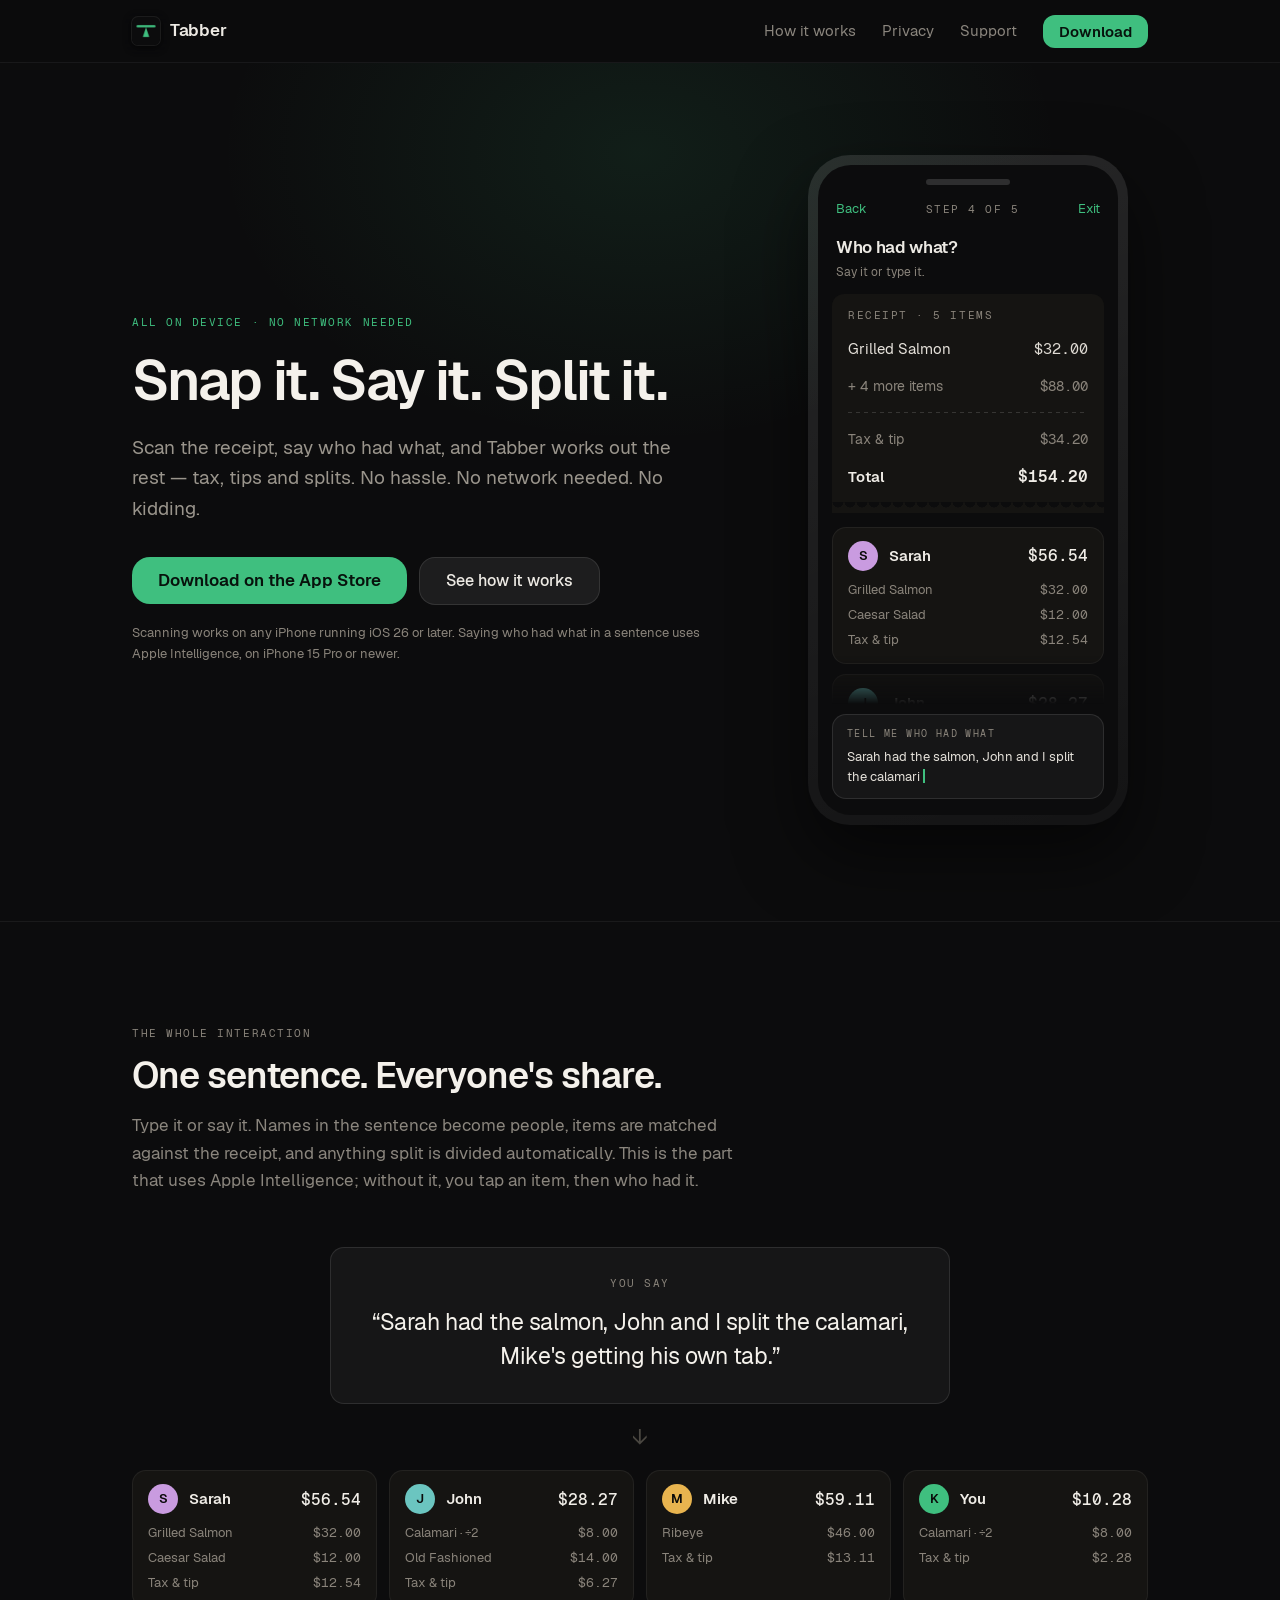
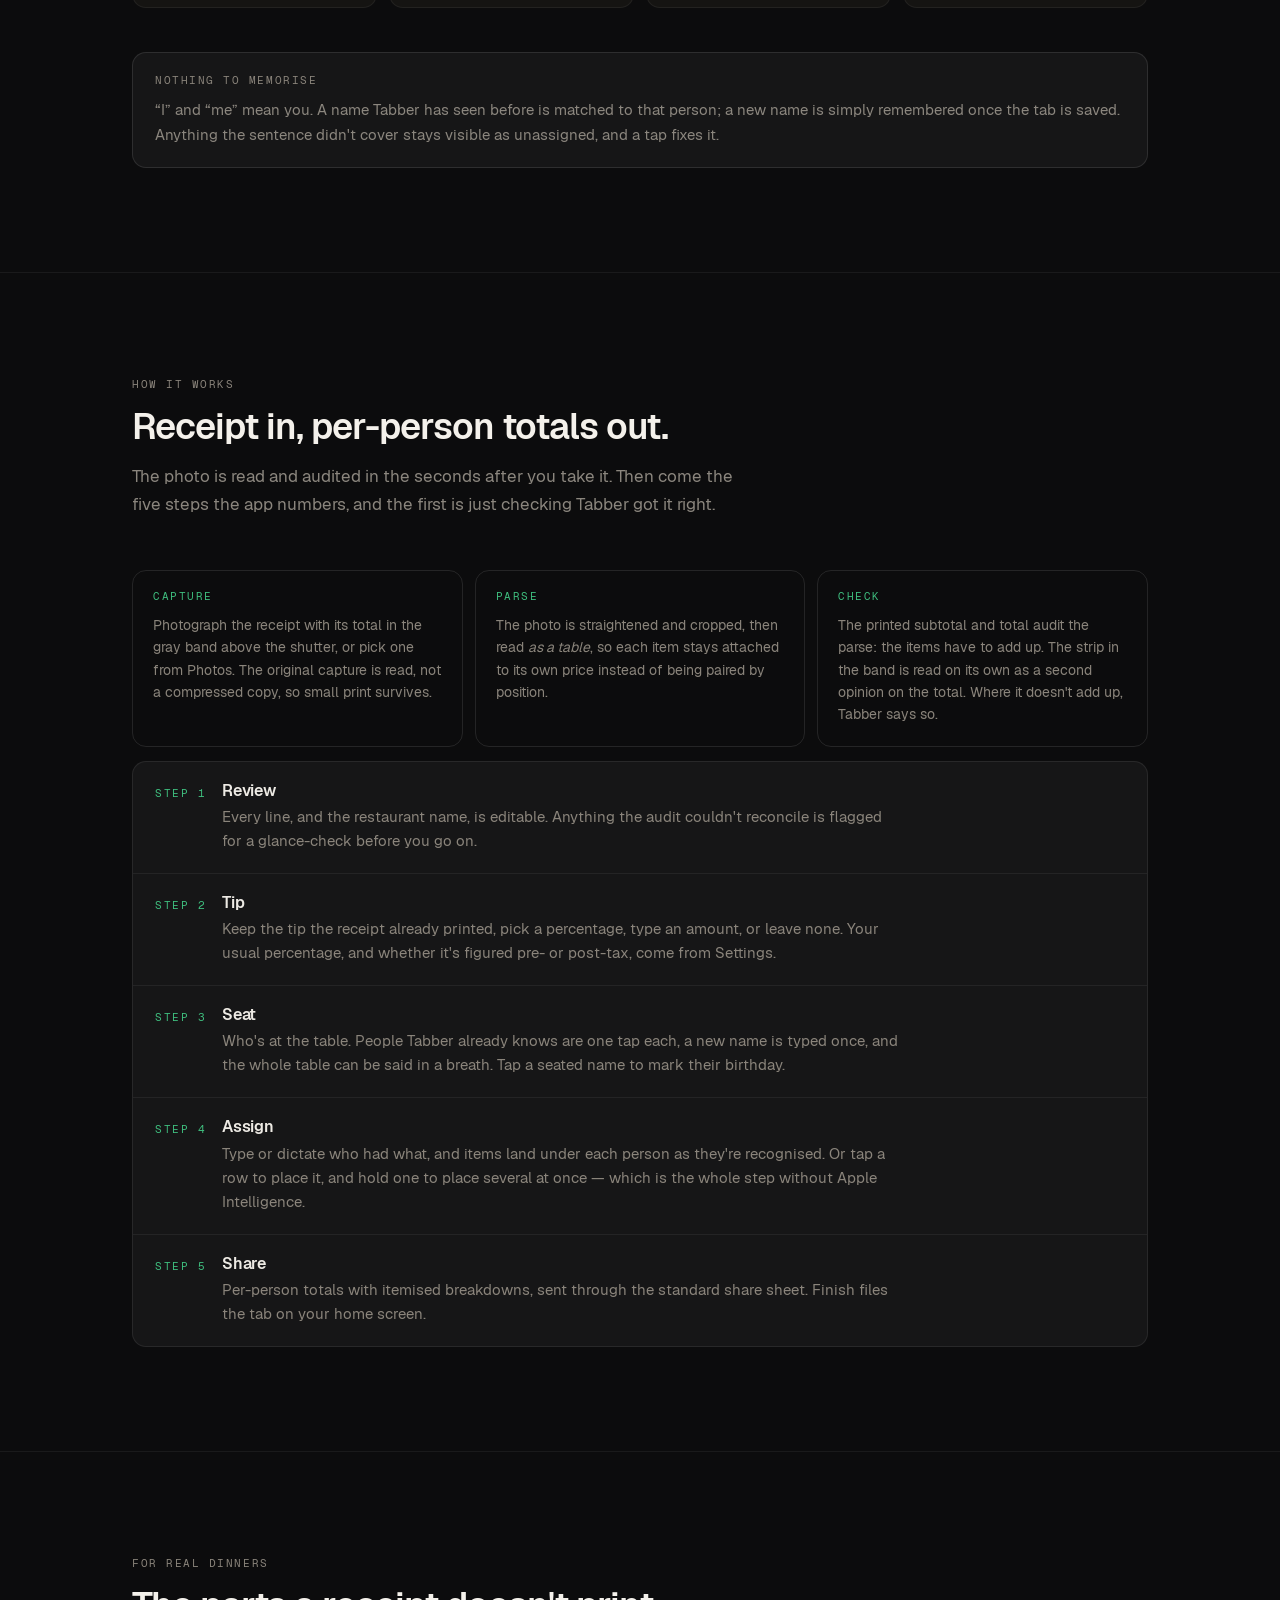
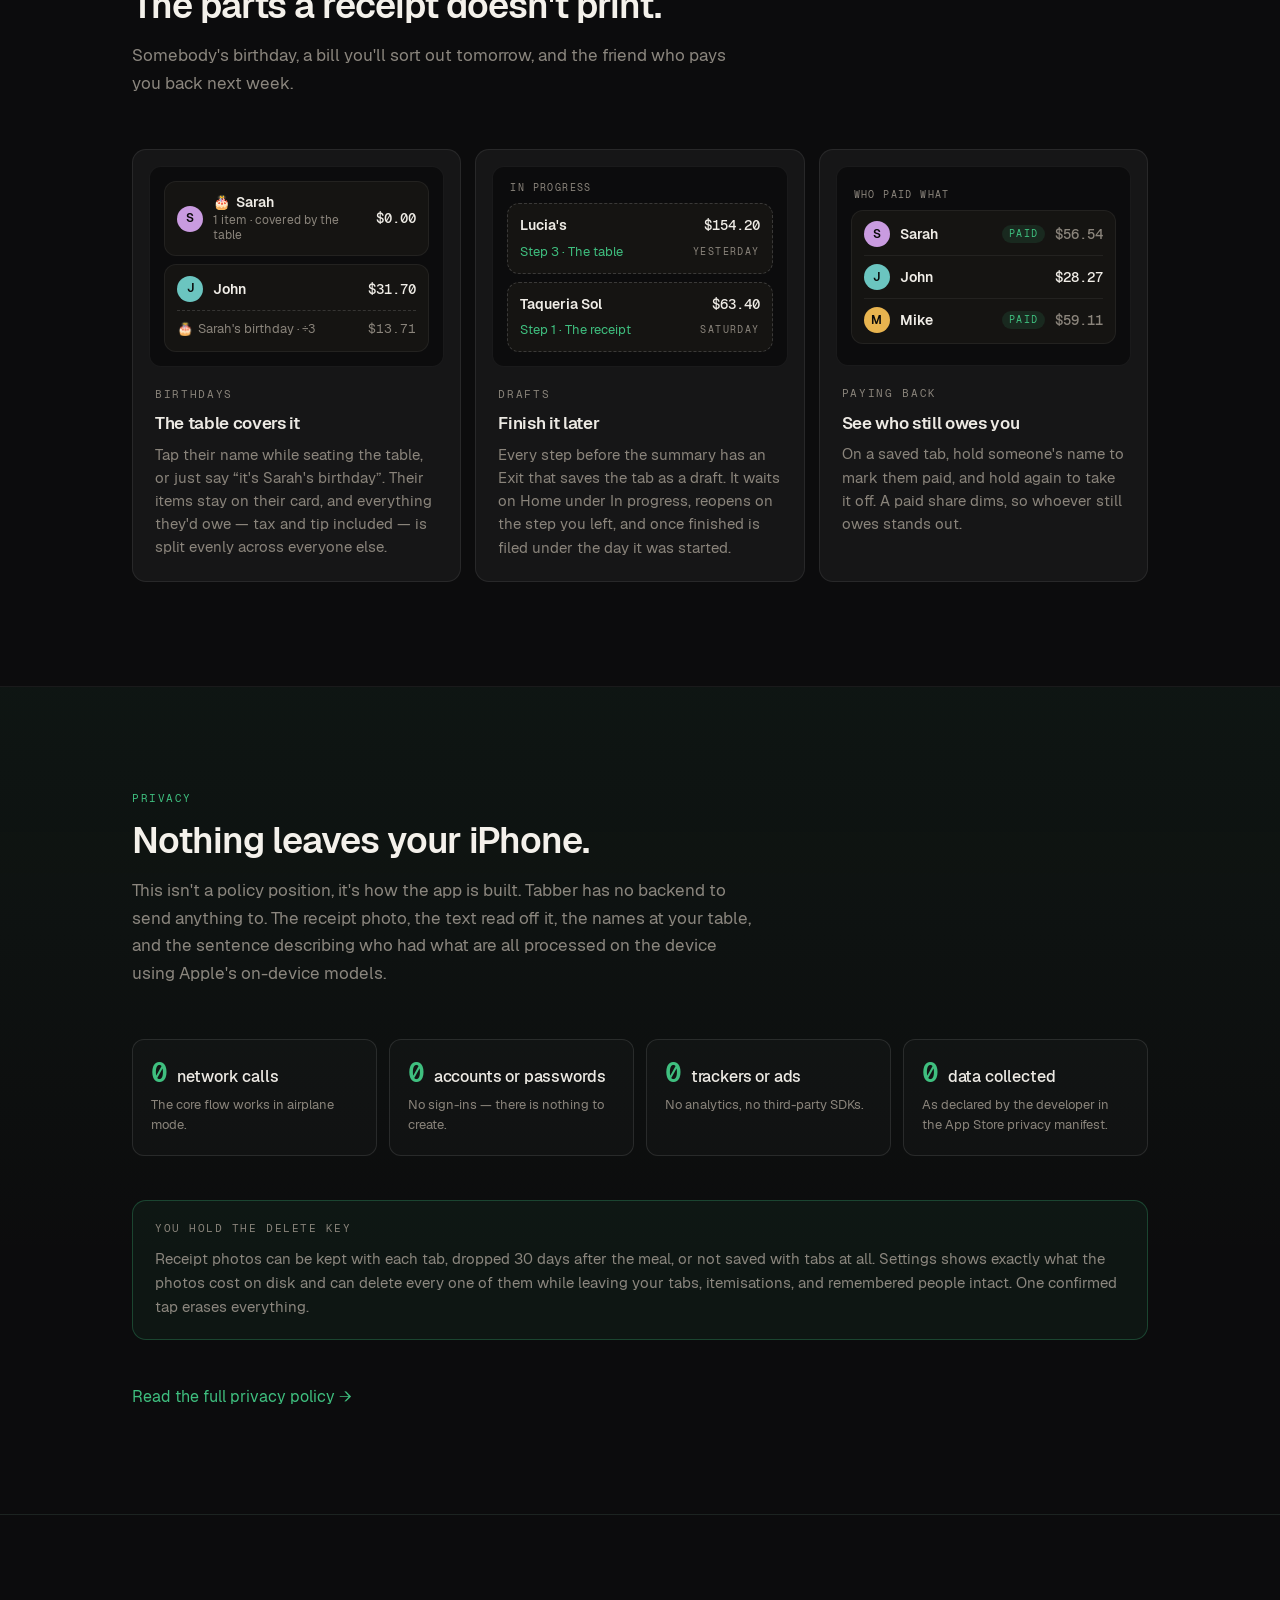
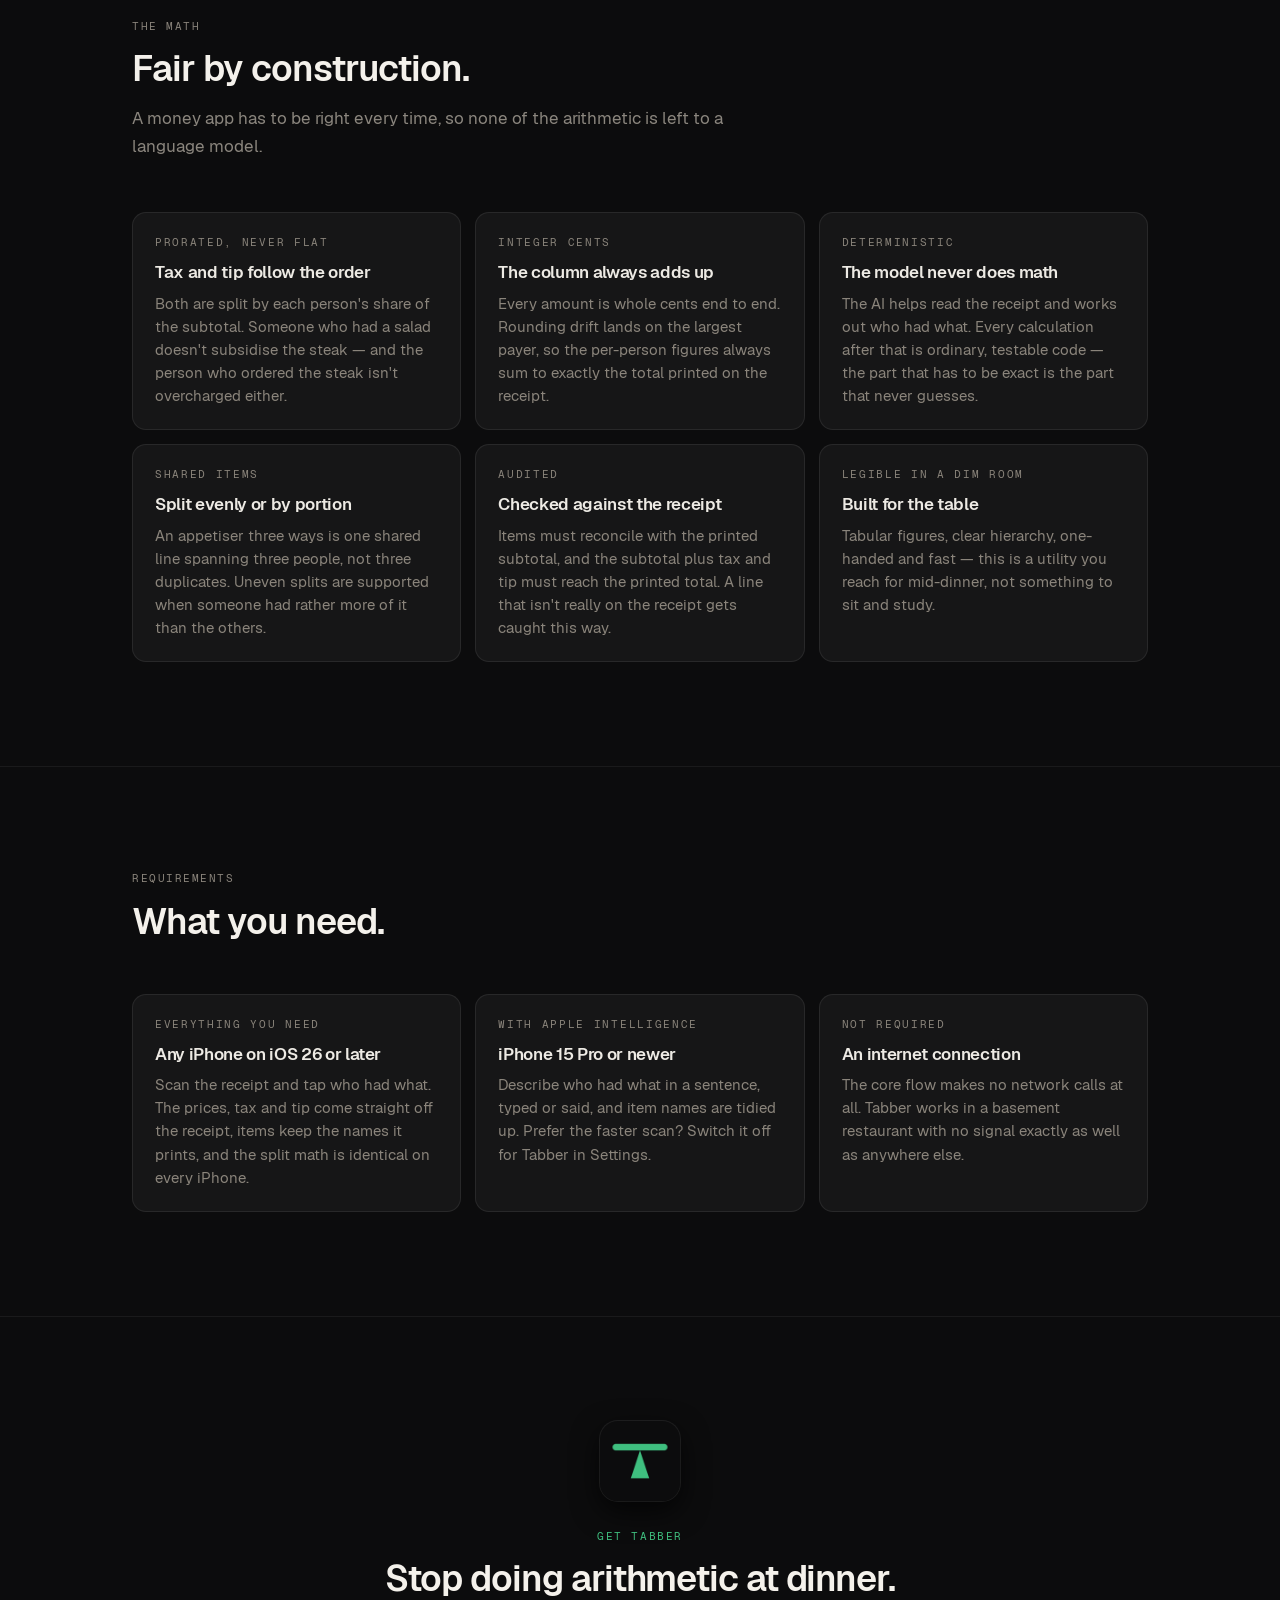
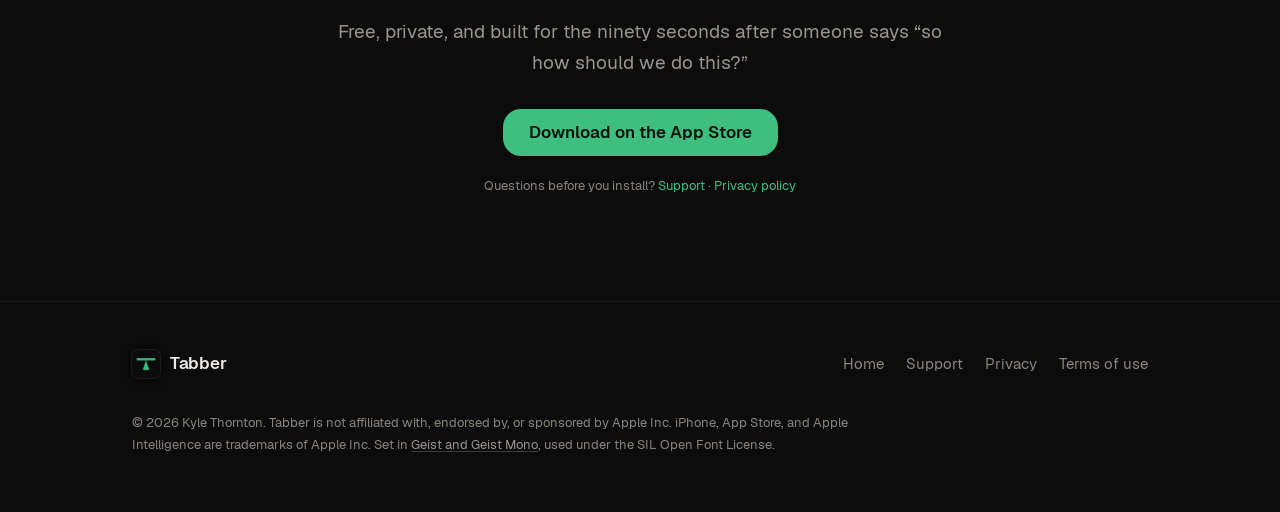
==== commit bf1d6001: "Say scanning works on iOS 26 "or later", not just iOS 26 Kyle's wording. "Any iPhone running iOS 26"" ====
--- a/index.html
+++ b/index.html
@@ -53,7 +53,7 @@
   "applicationCategory": "FinanceApplication",
   "operatingSystem": "iOS 26",
   "softwareVersion": "1.6",
-  "softwareRequirements": "iOS 26 or later. Receipt scanning works on every iPhone running iOS 26. Describing who had what in a sentence, and tidied item names, need Apple Intelligence (iPhone 15 Pro or newer).",
+  "softwareRequirements": "iOS 26 or later. Receipt scanning works on every iPhone running iOS 26 or later. Describing who had what in a sentence, and tidied item names, need Apple Intelligence (iPhone 15 Pro or newer).",
   "permissions": "Camera, Microphone, Speech Recognition, Photo Library — each optional, each declinable without losing access to the app",
   "downloadUrl": "https://apps.apple.com/app/id6796184808",
   "installUrl": "https://apps.apple.com/app/id6796184808",
@@ -108,7 +108,7 @@
             <a class="btn btn-secondary" href="#how">See how it works</a>
           </div>
 
-          <p class="hero-note">Scanning works on any iPhone running iOS&nbsp;26. Saying who had what in a sentence uses Apple&nbsp;Intelligence, on iPhone&nbsp;15&nbsp;Pro or newer.</p>
+          <p class="hero-note">Scanning works on any iPhone running iOS&nbsp;26 or later. Saying who had what in a sentence uses Apple&nbsp;Intelligence, on iPhone&nbsp;15&nbsp;Pro or newer.</p>
         </div>
 
         <!-- Decorative illustration. The same split is presented accessibly in
@@ -629,7 +629,7 @@
       <div class="grid-3 trio reveal">
         <div class="feature">
           <span class="micro">Everything you need</span>
-          <h3>Any iPhone on iOS 26</h3>
+          <h3>Any iPhone on iOS 26 or later</h3>
           <p>
             Scan the receipt and tap who had what. The prices, tax and tip come
             straight off the receipt, items keep the names it prints, and the split
